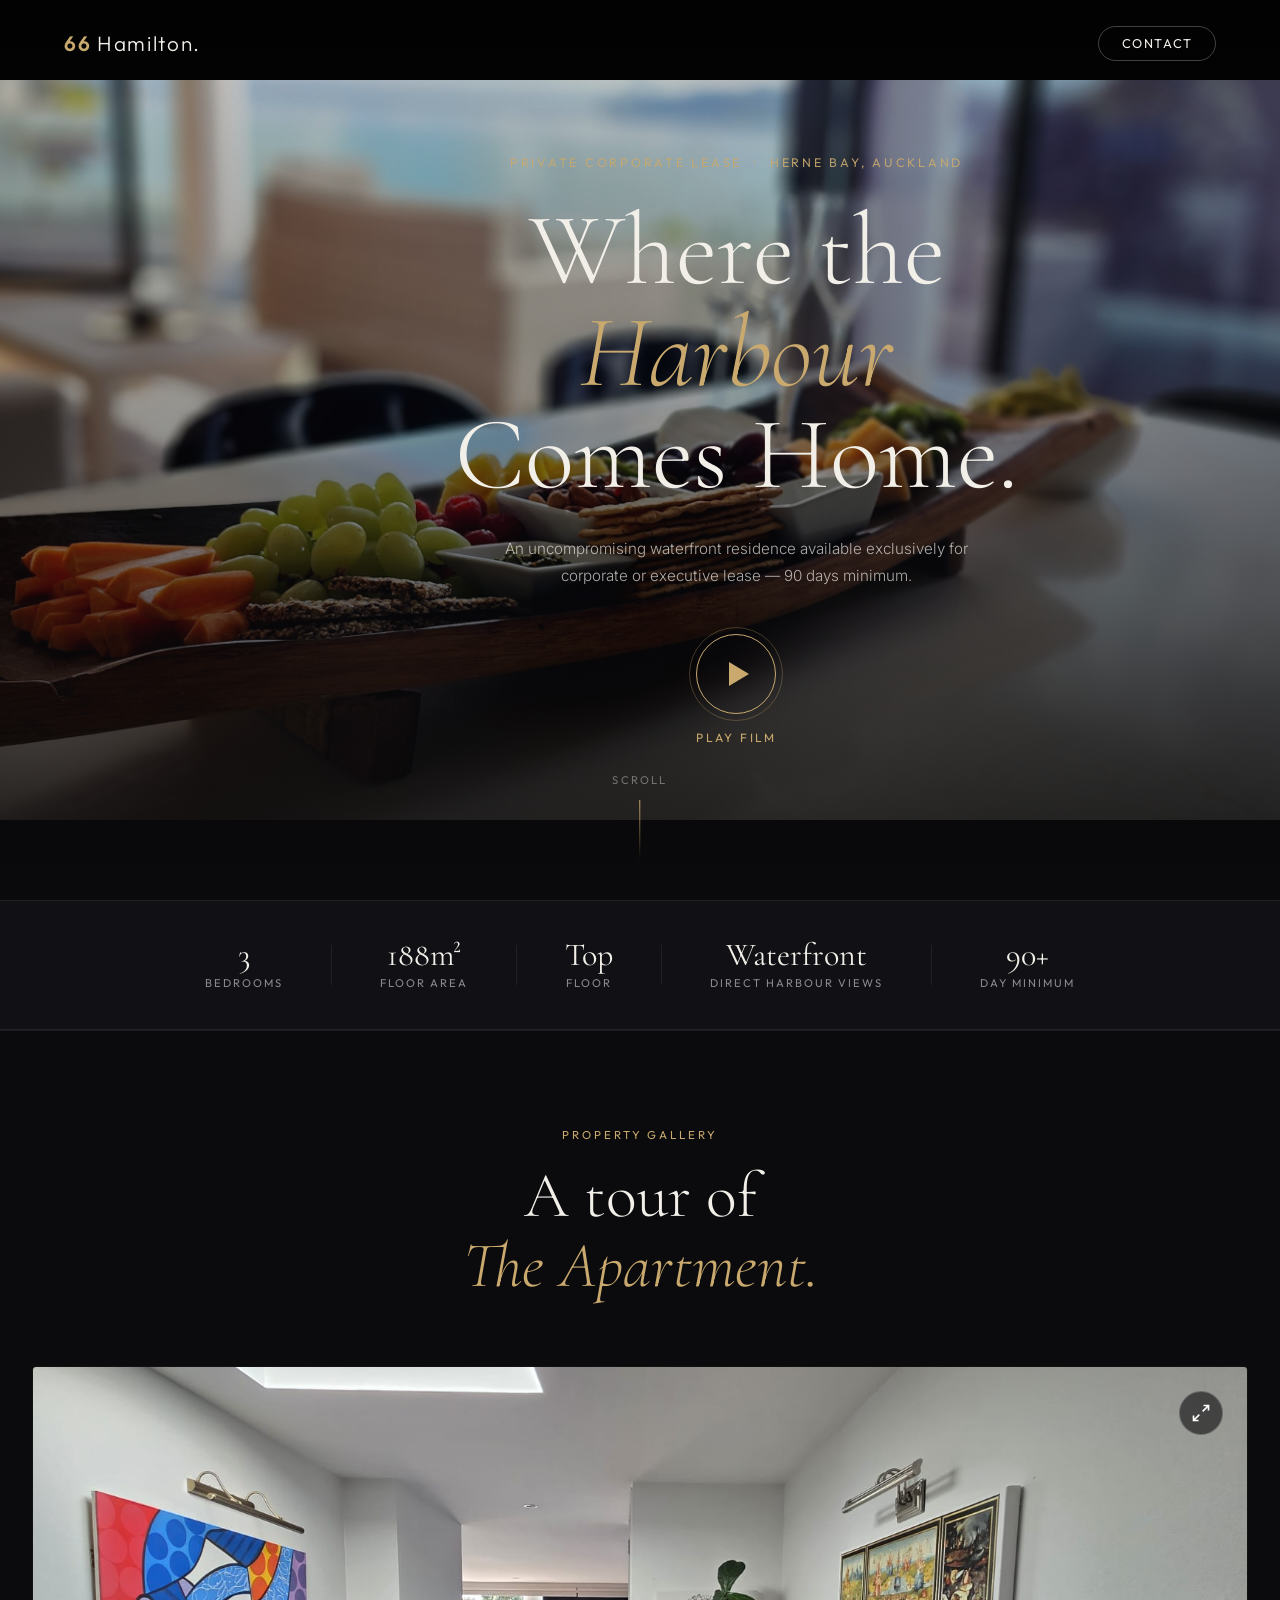
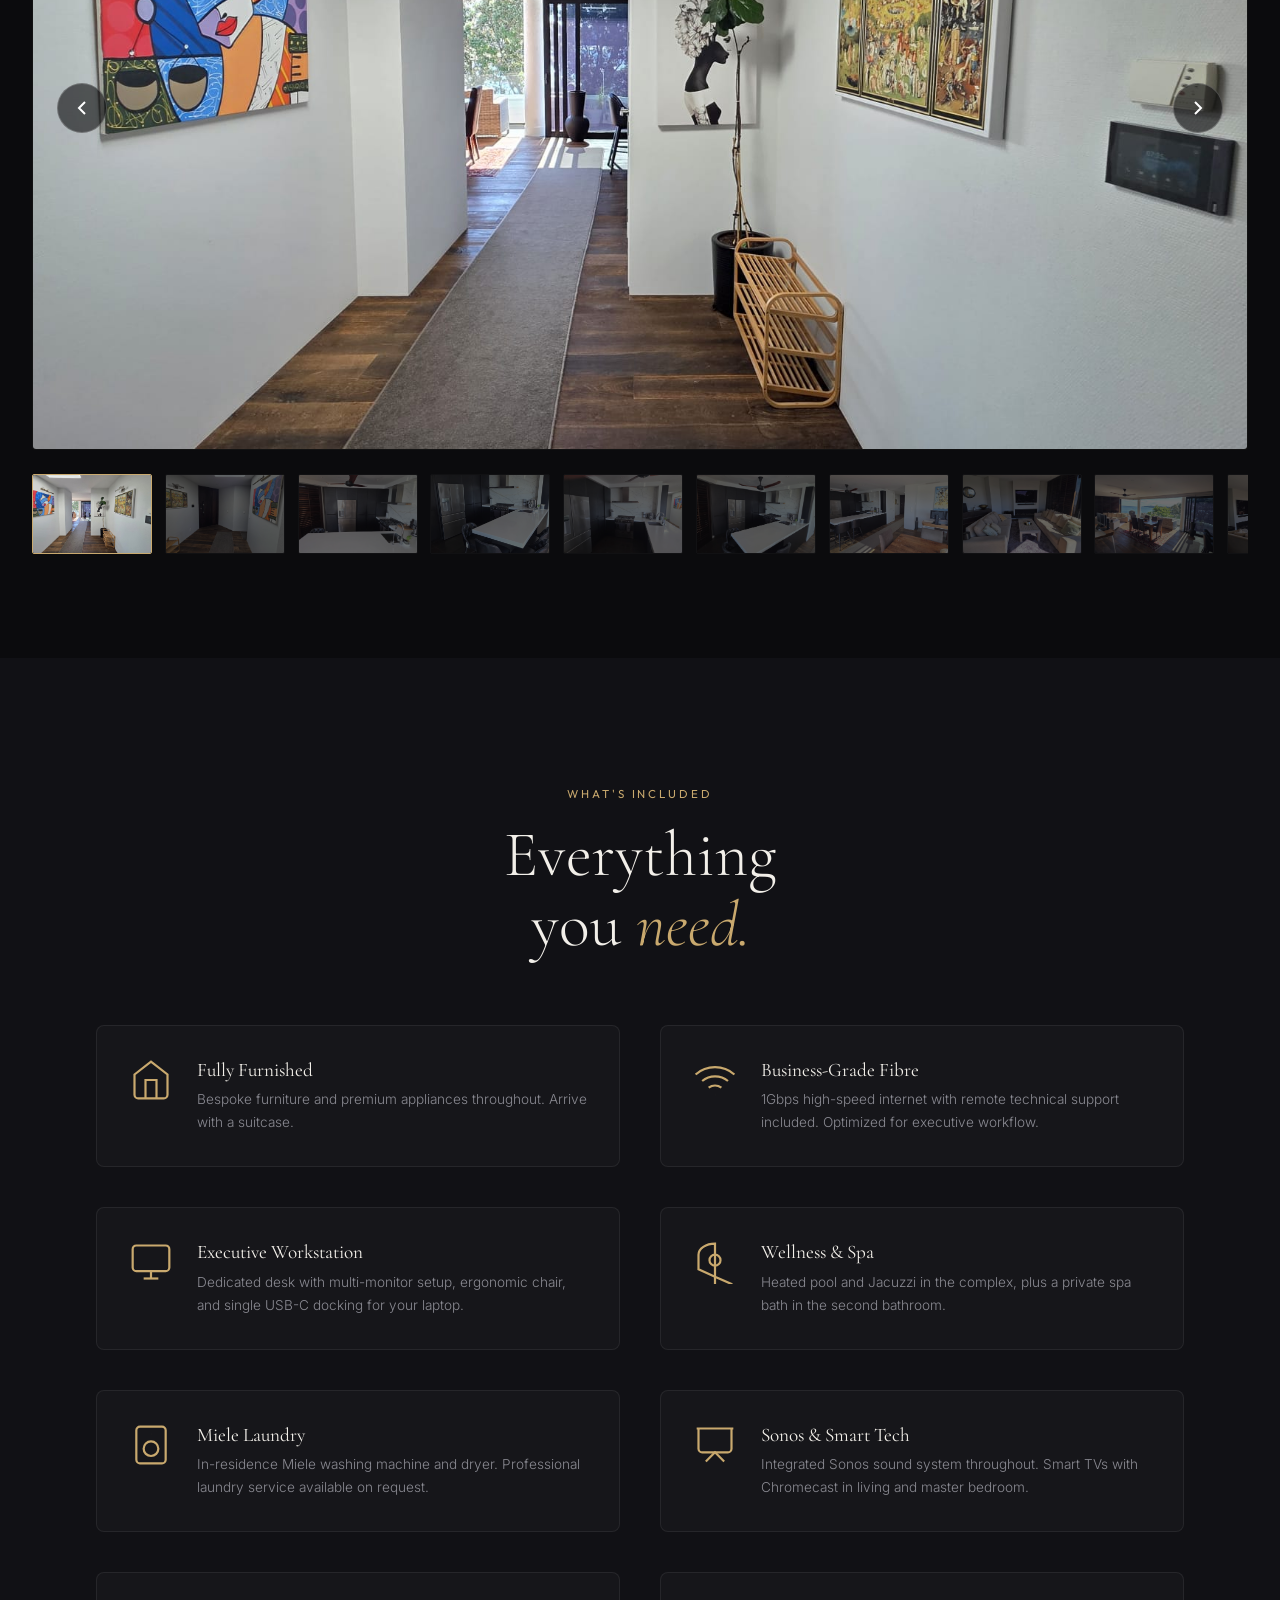
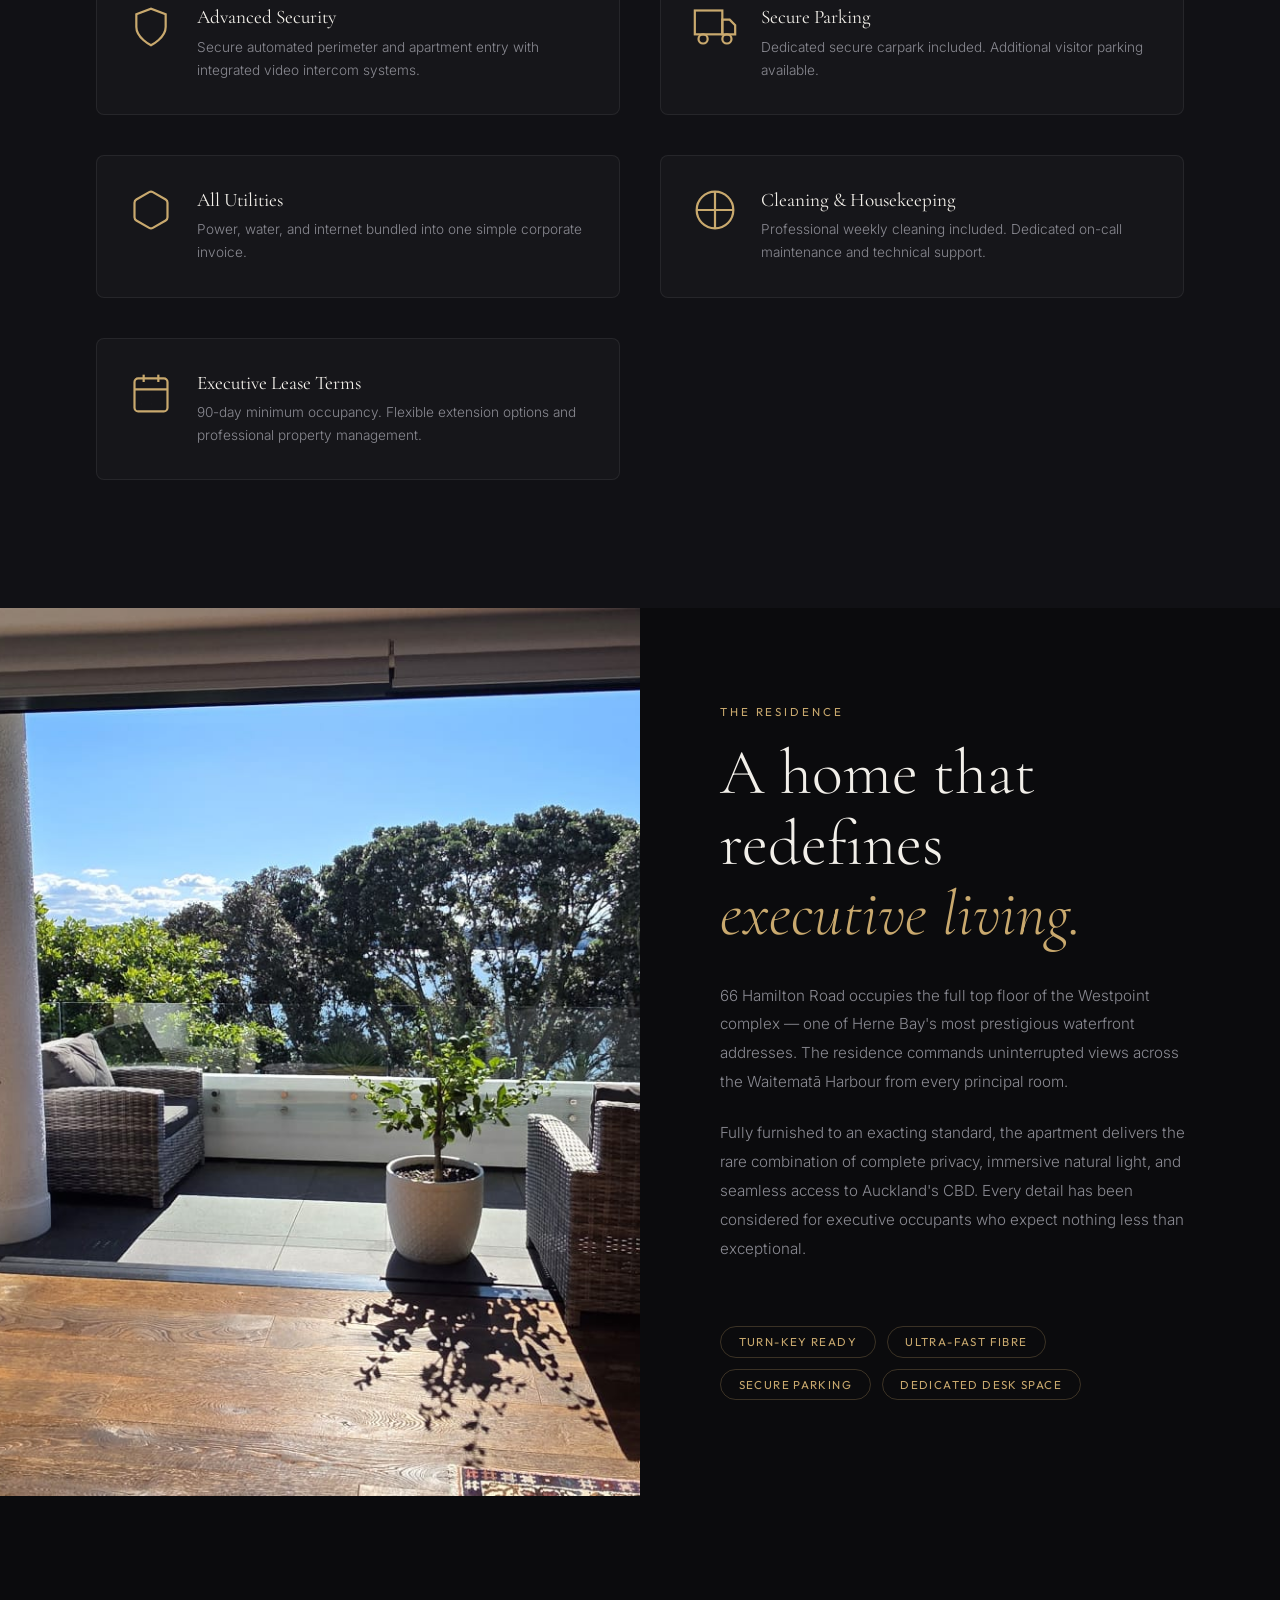
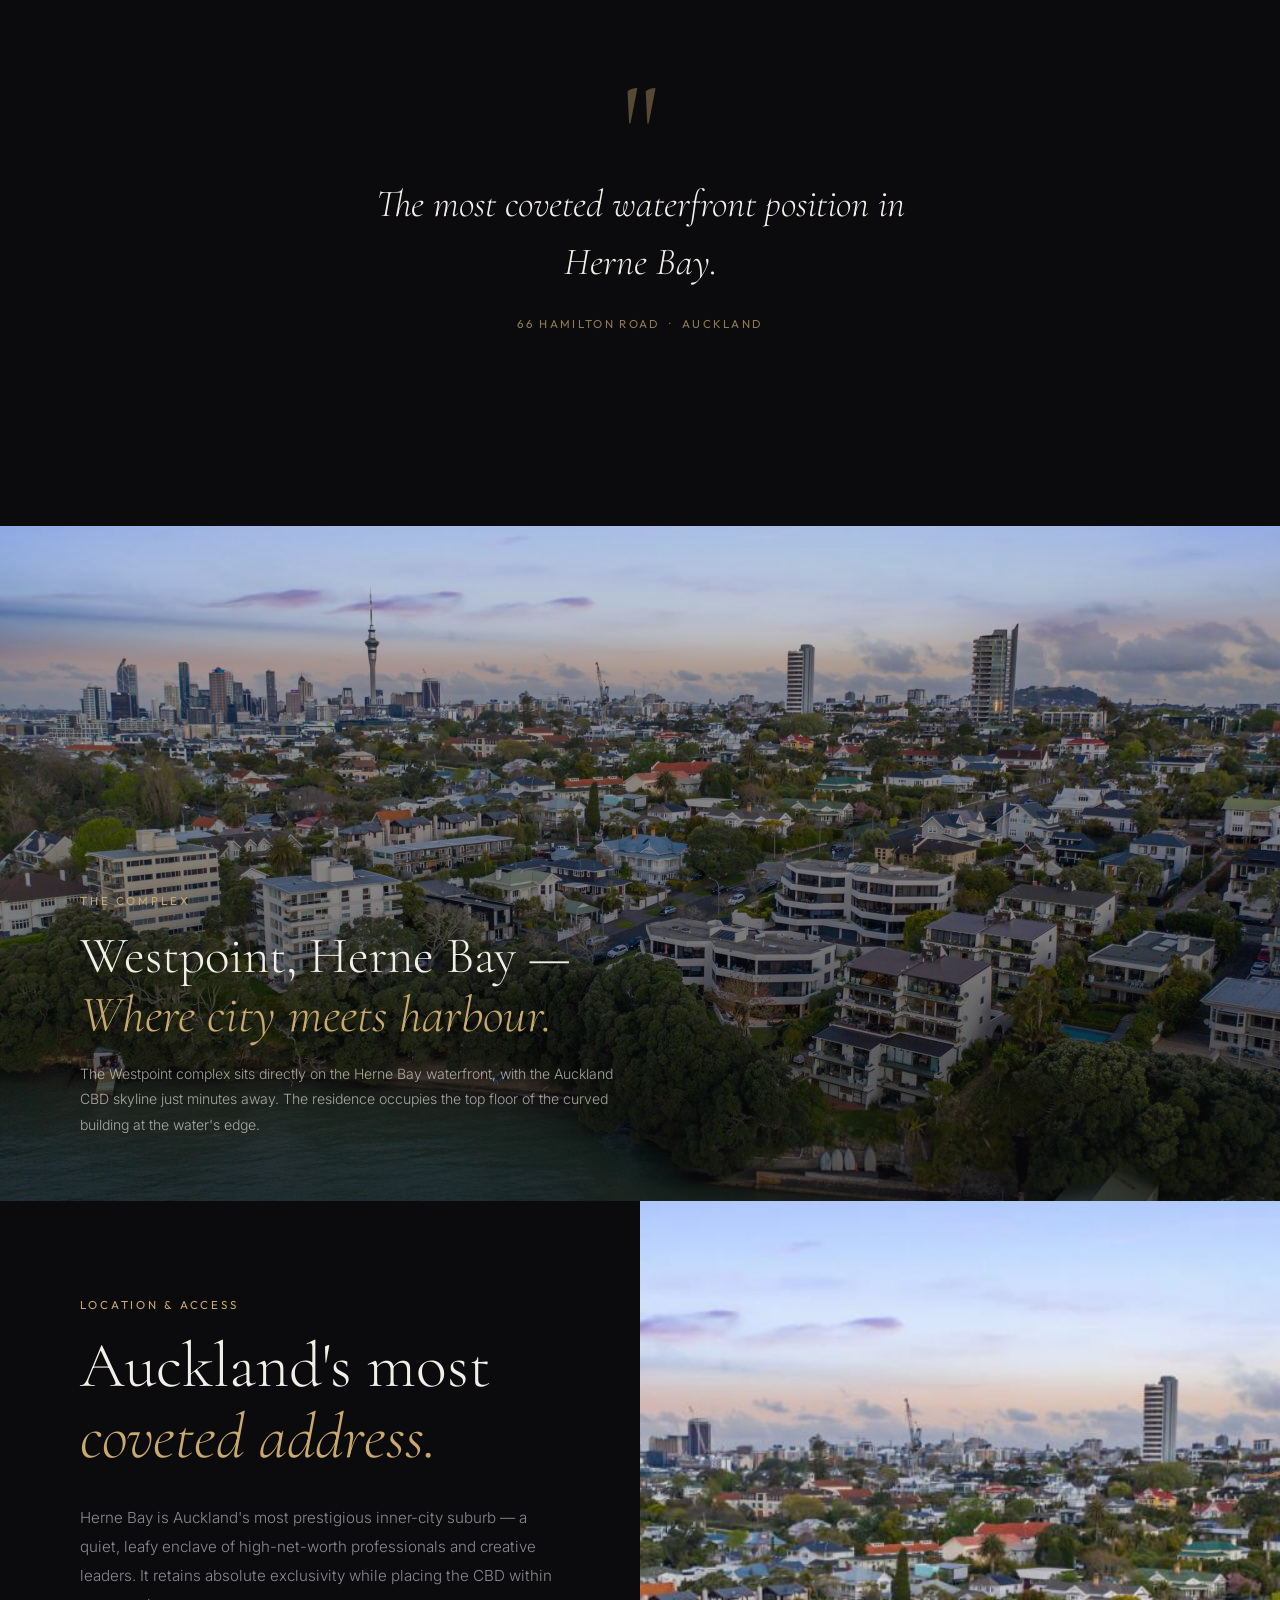
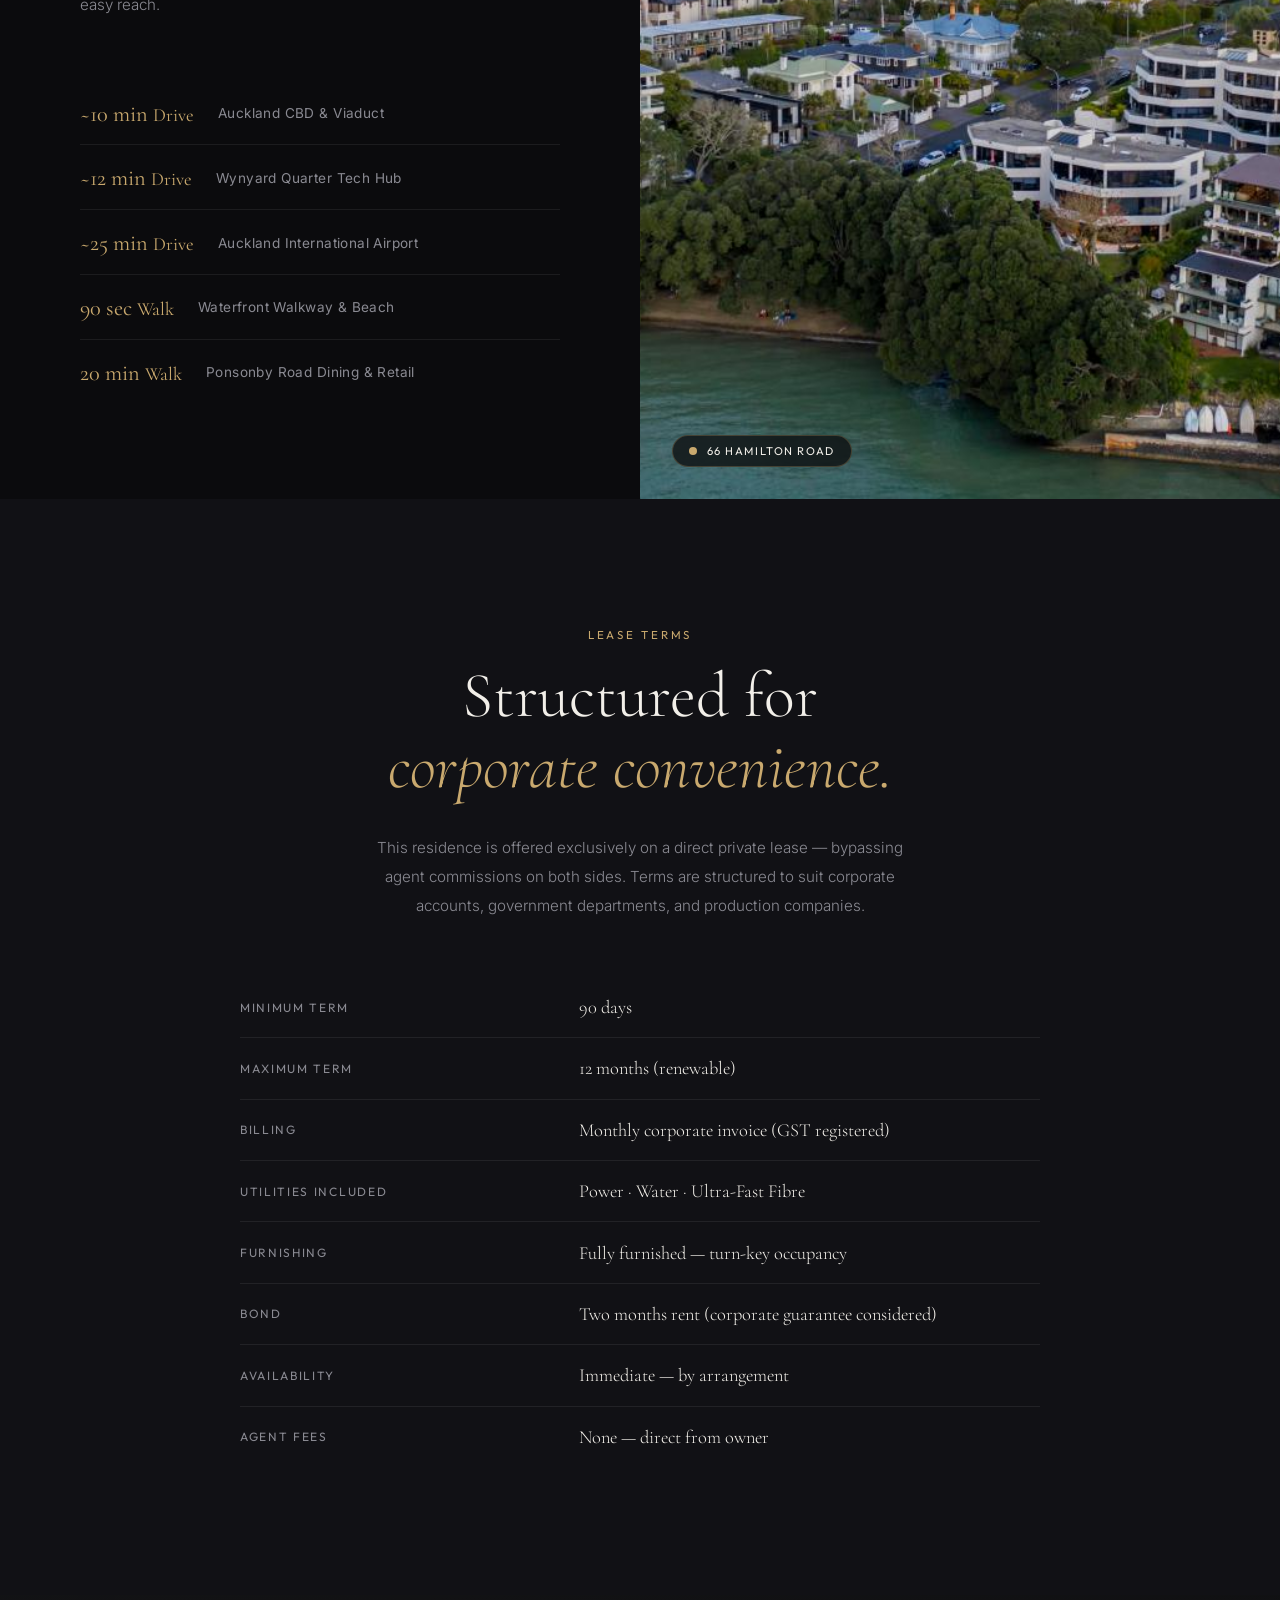
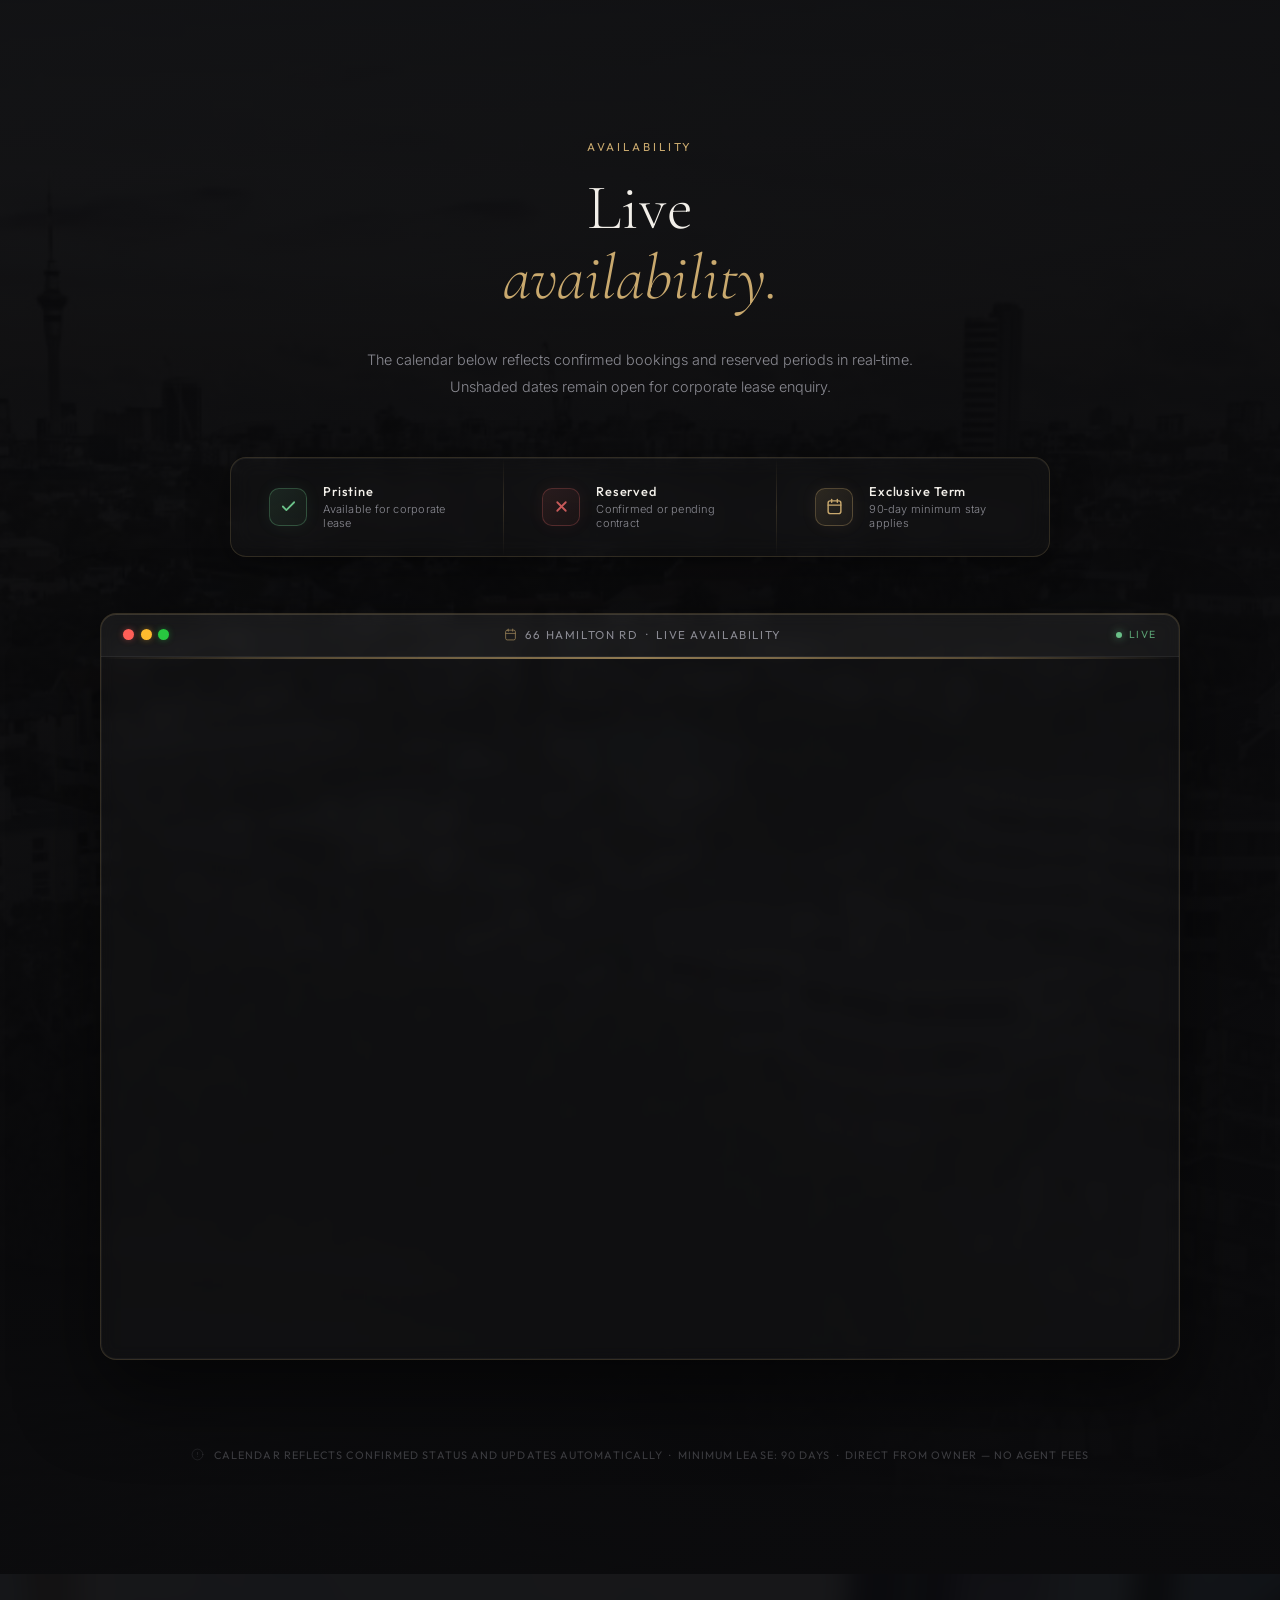
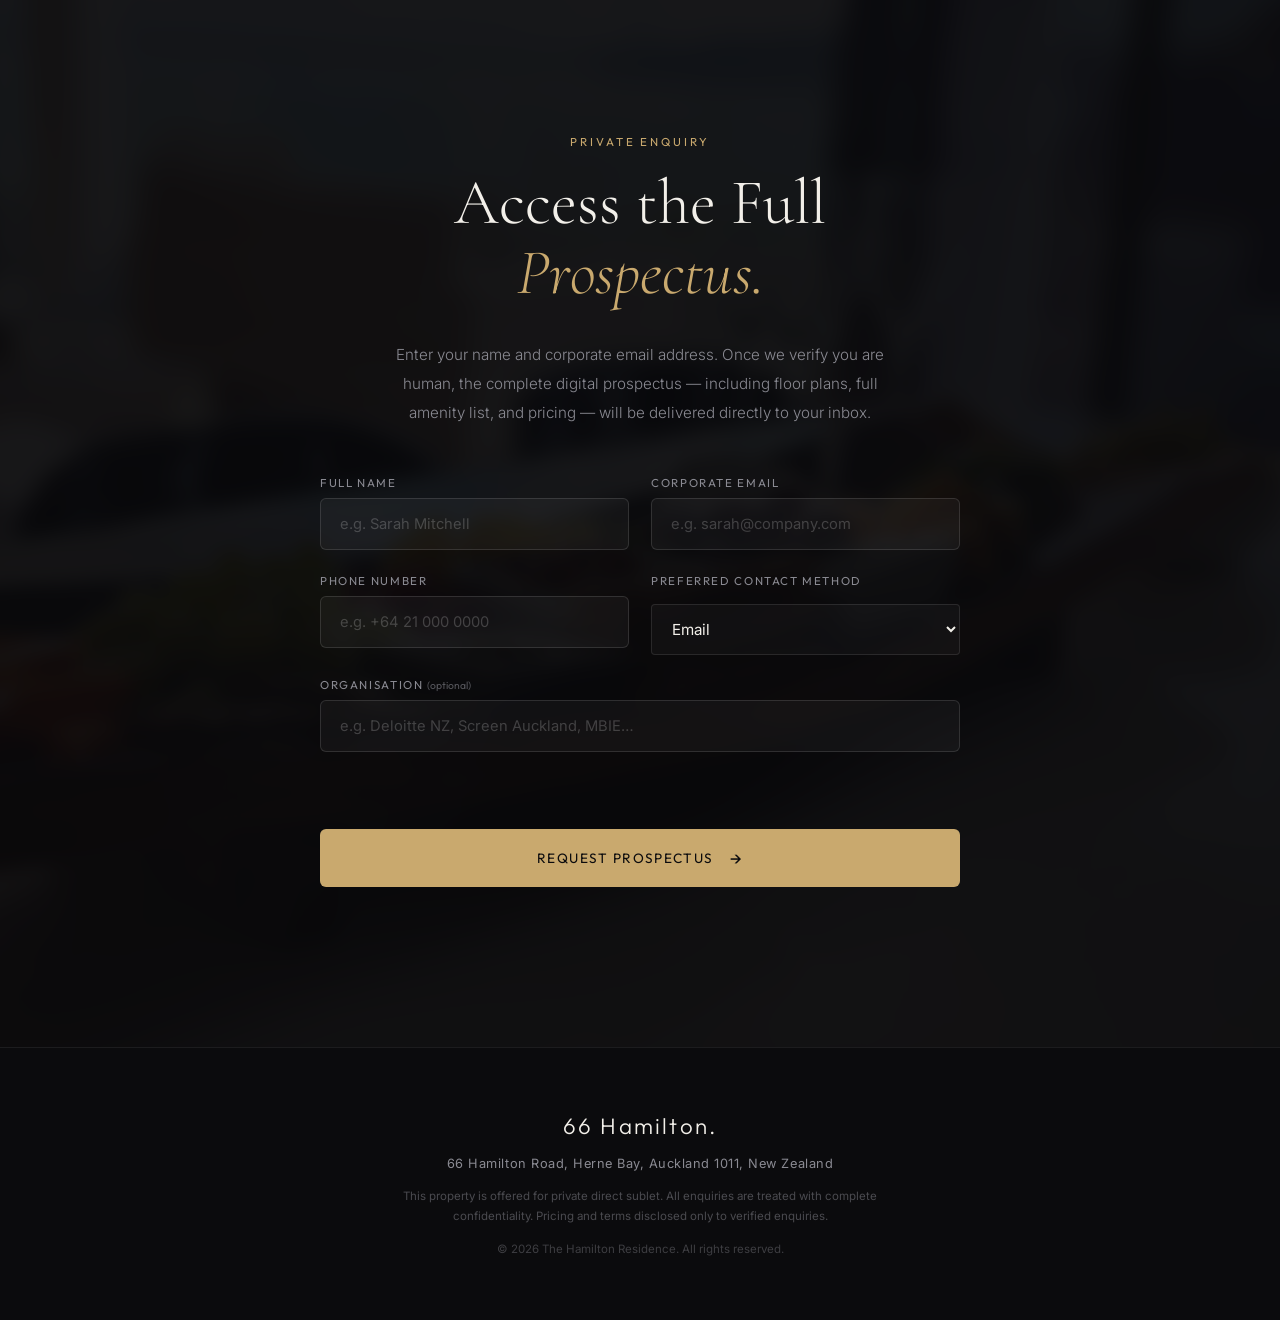
==== index.html @ fb705641 "fix: Hard alignment of hero title to top and bump CSS version for mobile refresh" ====
<!DOCTYPE html>
<html lang="en">

<head>
  <meta charset="UTF-8" />
  <meta name="viewport" content="width=device-width, initial-scale=1.0" />
  <title>The Hamilton Residence — Herne Bay, Auckland</title>
  <meta name="description"
    content="An exclusive waterfront apartment in Herne Bay, Auckland. Available for private corporate lease, minimum 90 days. Enquire for prospectus." />
  <link rel="canonical" href="https://www.premiumservice.ai/66hamilton" />
  <link rel="preconnect" href="https://fonts.googleapis.com" />
  <link rel="preconnect" href="https://fonts.gstatic.com" crossorigin />
  <link
    href="https://fonts.googleapis.com/css2?family=Cormorant+Garamond:ital,wght@0,300;0,400;0,600;1,300;1,400&family=Inter:wght@300;400;500&family=Outfit:wght@300;400;500;600&display=swap"
    rel="stylesheet" />
  <link rel="stylesheet" href="index.css?v=1.2" />
  <script src="https://challenges.cloudflare.com/turnstile/v0/api.js" async defer></script>
</head>

<body>

  <!-- ═══════════════════════════════ NAVBAR ═══════════════════════════════ -->
  <nav class="navbar" id="navbar">
    <div class="nav-logo">
      <span class="nav-logo-num">66</span><span class="nav-logo-text"> Hamilton.</span>
    </div>
    <a href="#prospectus" class="nav-cta" id="nav-cta-btn">Contact</a>
  </nav>

  <!-- ═══════════════════════════════ HERO ════════════════════════════════ -->
  <section class="hero" id="hero">
    <div class="hero-video-container" id="hero-video-wrap">
      <video id="hero-video" class="hero-video" poster="assets/Platter.jpg" preload="none" playsinline>
        <source src="https://grantmfqc.github.io/66Hamilton/assets/66-hamilton-hero.mp4" type="video/mp4">
      </video>
      <button class="hero-fullscreen-btn" id="hero-fullscreen" aria-label="Fullscreen Video">
        <svg viewBox="0 0 24 24" fill="none" stroke="currentColor" stroke-width="2">
          <path d="M15 3h6v6M9 21H3v-6M21 3l-7 7M3 21l7-7"/>
        </svg>
      </button>
    </div>
    <div class="hero-rotate-hint">
      <svg viewBox="0 0 24 24" fill="none" stroke="currentColor" stroke-width="2">
        <rect x="5" y="2" width="14" height="20" rx="2" ry="2" />
        <line x1="12" y1="18" x2="12.01" y2="18" />
      </svg>
      <span>Rotate for cinematic view</span>
    </div>
    <div class="hero-bg" id="hero-bg" style="background-image: url('assets/Platter.jpg');"></div>
    <div class="hero-overlay"></div>
    <div class="hero-content" id="hero-content">
      <p class="hero-eyebrow">Private Corporate Lease &nbsp;·&nbsp; Herne Bay, Auckland</p>
      <h1 class="hero-title">Where the<br /><em>Harbour</em><br />Comes Home.</h1>
      <p class="hero-sub">An uncompromising waterfront residence available exclusively for corporate or executive lease
        — 90 days minimum.</p>
      
      <button class="hero-play-btn" id="play-video-btn" aria-label="Play Cinematic Video">
        <div class="play-icon-wrap">
          <div class="play-icon"></div>
        </div>
        <span class="play-label">Play Film</span>
      </button>
    </div>
    <div class="hero-scroll-hint">
      <span>Scroll</span>
      <div class="scroll-line"></div>
    </div>
  </section>

  <!-- ═══════════════════════════════ STATS STRIP ══════════════════════════ -->
  <section class="stats-strip">
    <div class="stat-item">
      <span class="stat-num">3</span>
      <span class="stat-label">Bedrooms</span>
    </div>
    <div class="stat-divider"></div>
    <div class="stat-item">
      <span class="stat-num">188m²</span>
      <span class="stat-label">Floor Area</span>
    </div>
    <div class="stat-divider"></div>
    <div class="stat-item">
      <span class="stat-num">Top</span>
      <span class="stat-label">Floor</span>
    </div>
    <div class="stat-divider"></div>
    <div class="stat-item">
      <span class="stat-num">Waterfront</span>
      <span class="stat-label">Direct Harbour Views</span>
    </div>
    <div class="stat-divider"></div>
    <div class="stat-item">
      <span class="stat-num">90+</span>
      <span class="stat-label">Day Minimum</span>
    </div>
  </section>

  <!-- ═══════════════════════════════ GALLERY ═══════════════════════════════ -->
  <section class="carousel-section reveal">
    <div class="carousel-container">
      <div class="gallery-header" style="text-align: center; margin-bottom: 4rem;">
        <p class="section-eyebrow">Property Gallery</p>
        <h2 class="section-title">A tour of<br /><em>The Apartment.</em></h2>
      </div>
      
      <div class="rotate-hint">
        <svg viewBox="0 0 24 24" fill="none" stroke="currentColor" stroke-width="2">
          <rect x="5" y="2" width="14" height="20" rx="2" ry="2" />
          <line x1="12" y1="18" x2="12.01" y2="18" />
        </svg>
        <span>Rotate for full screen</span>
      </div>
      
      <div class="carousel-main-wrap" id="gallery-fullscreen-wrap">
        <button class="fullscreen-btn" id="toggle-fullscreen" aria-label="Toggle Full Screen">
          <svg viewBox="0 0 24 24" fill="none" stroke="currentColor" stroke-width="2" class="icon-expand">
            <path d="M15 3h6v6M9 21H3v-6M21 3l-7 7M3 21l7-7"/>
          </svg>
          <svg viewBox="0 0 24 24" fill="none" stroke="currentColor" stroke-width="2" class="icon-shrink hidden">
            <path d="M4 14h6v6M20 10h-6V4M14 10l7-7M10 14l-7 7"/>
          </svg>
        </button>
        <div class="carousel-track">
          <!-- Arrival & Exterior -->
          <div class="carousel-slide"><img src="assets/enterance2.jpeg" alt="Secure Entrance"></div>
          <div class="carousel-slide"><img src="assets/Hallway1.jpeg" alt="Gallery Hallway"></div>
          
          <!-- Kitchen & Gourmet -->
          <div class="carousel-slide"><img src="assets/kitchen.jpeg" alt="Gourmet Kitchen"></div>
          <div class="carousel-slide"><img src="assets/kitchen2.jpeg" alt="Kitchen Detail"></div>
          <div class="carousel-slide"><img src="assets/kitchen3.jpeg" alt="Kitchen Storage"></div>
          <div class="carousel-slide"><img src="assets/kitchen4.jpeg" alt="Kitchen Appliances"></div>
          <div class="carousel-slide"><img src="assets/Kitchen-workstation.jpeg" alt="Kitchen & Workstation"></div>
          
          <!-- Living & Lounge -->
          <div class="carousel-slide"><img src="assets/living_room.jpeg" alt="Living Room"></div>
          <div class="carousel-slide"><img src="assets/living_room1.jpeg" alt="Living Room View"></div>
          <div class="carousel-slide"><img src="assets/lounge.jpeg" alt="Lounge Area"></div>
          <div class="carousel-slide"><img src="assets/lounge3.jpeg" alt="Living Space"></div>
          
          <!-- Bedrooms -->
          <div class="carousel-slide">
            <img src="assets/Master_Bedroom1.jpeg" alt="Master Suite">
            <div class="carousel-caption">Master Bedroom</div>
          </div>
          <div class="carousel-slide">
            <img src="assets/Master_Bedroom2.jpeg" alt="Bedroom View">
            <div class="carousel-caption">Master Bedroom</div>
          </div>
          <div class="carousel-slide">
            <img src="assets/Bedroom2.jpeg" alt="Bedroom 2">
            <div class="carousel-caption">Second Bedroom</div>
          </div>
          
          <!-- Bathrooms -->
          <div class="carousel-slide">
            <img src="assets/Ensute1.png" alt="Ensuite Bathroom">
            <div class="carousel-caption">Ensuite</div>
          </div>
          <div class="carousel-slide">
            <img src="assets/Second_Bathroom1.png" alt="Second Bathroom">
            <div class="carousel-caption">Second Bathroom</div>
          </div>
          <div class="carousel-slide">
            <img src="assets/Second_Bathroom2.png" alt="Second Bathroom 2">
            <div class="carousel-caption">Second Bathroom</div>
          </div>
          
          <!-- Details & Amenities -->
          <div class="carousel-slide"><img src="assets/Entrance_door_Security.jpeg" alt="Secure Entry"></div>
          <div class="carousel-slide"><img src="assets/Laundry1.png" alt="Miele Laundry Suite"></div>
          <div class="carousel-slide"><img src="assets/Pool1.png" alt="Heated Swimming Pool"></div>
          <div class="carousel-slide"><img src="assets/Harbour_Bridge.jpg" alt="Harbour Bridge View"></div>
          
          <!-- Finale -->
          <div class="carousel-slide"><img src="assets/Outside2.png" alt="Exterior View"></div>
          <div class="carousel-slide"><img src="assets/Sunset-Living-Room.jpg" alt="Living Room at Sunset"></div>
        </div>
        
        <div class="carousel-nav">
          <button class="carousel-arrow carousel-arrow--prev" aria-label="Previous Slide">
            <svg viewBox="0 0 24 24" fill="none" stroke="currentColor" stroke-width="2"><polyline points="15 18 9 12 15 6"/></svg>
          </button>
          <button class="carousel-arrow carousel-arrow--next" aria-label="Next Slide">
            <svg viewBox="0 0 24 24" fill="none" stroke="currentColor" stroke-width="2"><polyline points="9 18 15 12 9 6"/></svg>
          </button>
        </div>
      </div>

      <div class="carousel-thumbnails-wrap">
        <div class="carousel-thumbnails">
          <div class="carousel-thumb active"><img src="assets/enterance2.jpeg" alt="Thumb 1"></div>
          <div class="carousel-thumb"><img src="assets/Hallway1.jpeg" alt="Thumb 2"></div>
          <div class="carousel-thumb"><img src="assets/kitchen.jpeg" alt="Thumb 3"></div>
          <div class="carousel-thumb"><img src="assets/kitchen2.jpeg" alt="Thumb 4"></div>
          <div class="carousel-thumb"><img src="assets/kitchen3.jpeg" alt="Thumb 5"></div>
          <div class="carousel-thumb"><img src="assets/kitchen4.jpeg" alt="Thumb 6"></div>
          <div class="carousel-thumb"><img src="assets/Kitchen-workstation.jpeg" alt="Thumb 7"></div>
          <div class="carousel-thumb"><img src="assets/living_room.jpeg" alt="Thumb 8"></div>
          <div class="carousel-thumb"><img src="assets/living_room1.jpeg" alt="Thumb 9"></div>
          <div class="carousel-thumb"><img src="assets/lounge.jpeg" alt="Thumb 10"></div>
          <div class="carousel-thumb"><img src="assets/lounge3.jpeg" alt="Thumb 11"></div>
          <div class="carousel-thumb"><img src="assets/Master_Bedroom1.jpeg" alt="Thumb 12"></div>
          <div class="carousel-thumb"><img src="assets/Master_Bedroom2.jpeg" alt="Thumb 13"></div>
          <div class="carousel-thumb"><img src="assets/Bedroom2.jpeg" alt="Thumb 14"></div>
          <div class="carousel-thumb"><img src="assets/Ensute1.png" alt="Thumb 15"></div>
          <div class="carousel-thumb"><img src="assets/Second_Bathroom1.png" alt="Thumb 16"></div>
          <div class="carousel-thumb"><img src="assets/Second_Bathroom2.png" alt="Thumb 17"></div>
          <div class="carousel-thumb"><img src="assets/Entrance_door_Security.jpeg" alt="Thumb 18"></div>
          <div class="carousel-thumb"><img src="assets/Laundry1.png" alt="Thumb 19"></div>
          <div class="carousel-thumb"><img src="assets/Pool1.png" alt="Thumb 20"></div>
          <div class="carousel-thumb"><img src="assets/Harbour_Bridge.jpg" alt="Thumb 21"></div>
          <div class="carousel-thumb"><img src="assets/Outside2.png" alt="Thumb 22"></div>
          <div class="carousel-thumb"><img src="assets/Sunset-Living-Room.jpg" alt="Thumb 23"></div>
        </div>
      </div>
    </div>
  </section>

  <!-- ═══════════════════════════════ AMENITIES ════════════════════════════ -->
  <section class="amenities-section reveal">
    <div class="amenities-header">
      <p class="section-eyebrow">What's Included</p>
      <h2 class="section-title">Everything<br />you <em>need.</em></h2>
    </div>
    <div class="amenities-grid">
      <div class="amenity-item">
        <div class="amenity-icon">
          <svg viewBox="0 0 24 24" fill="none" stroke="currentColor" stroke-width="1.2">
            <path d="M3 9l9-7 9 7v11a2 2 0 0 1-2 2H5a2 2 0 0 1-2-2z" />
            <polyline points="9 22 9 12 15 12 15 22" />
          </svg>
        </div>
        <div class="amenity-text">
          <h4>Fully Furnished</h4>
          <p>Bespoke furniture and premium appliances throughout. Arrive with a suitcase.</p>
        </div>
      </div>
      <div class="amenity-item">
        <div class="amenity-icon">
          <svg viewBox="0 0 24 24" fill="none" stroke="currentColor" stroke-width="1.2">
            <path d="M5 12.55a11 11 0 0 1 14.08 0" />
            <path d="M1.42 9a16 16 0 0 1 21.16 0" />
            <path d="M8.53 16.11a6 6 0 0 1 6.95 0" />
            <line x1="12" y1="20" x2="12.01" y2="20" />
          </svg>
        </div>
        <div class="amenity-text">
          <h4>Business-Grade Fibre</h4>
          <p>1Gbps high-speed internet with remote technical support included. Optimized for executive workflow.</p>
        </div>
      </div>
      <div class="amenity-item">
        <div class="amenity-icon">
          <svg viewBox="0 0 24 24" fill="none" stroke="currentColor" stroke-width="1.2">
            <rect x="2" y="3" width="20" height="14" rx="2" ry="2" />
            <line x1="8" y1="21" x2="16" y2="21" />
            <line x1="12" y1="17" x2="12" y2="21" />
          </svg>
        </div>
        <div class="amenity-text">
          <h4>Executive Workstation</h4>
          <p>Dedicated desk with multi-monitor setup, ergonomic chair, and single USB-C docking for your laptop.</p>
        </div>
      </div>
      <div class="amenity-item">
        <div class="amenity-icon">
          <svg viewBox="0 0 24 24" fill="none" stroke="currentColor" stroke-width="1.2">
            <path d="M12 2c-4.97 0-9 2.686-9 6v8l9 4 9 4v8c0 3.314-4.03 6-9 6z" />
            <path d="M12 14a3 3 0 1 0 0-6 3 3 0 0 0 0 6z" />
          </svg>
        </div>
        <div class="amenity-text">
          <h4>Wellness &amp; Spa</h4>
          <p>Heated pool and Jacuzzi in the complex, plus a private spa bath in the second bathroom.</p>
        </div>
      </div>
      <div class="amenity-item">
        <div class="amenity-icon">
          <svg viewBox="0 0 24 24" fill="none" stroke="currentColor" stroke-width="1.2">
            <rect x="4" y="2" width="16" height="20" rx="2" ry="2" />
            <circle cx="12" cy="14" r="4" />
            <line x1="12" y1="6" x2="12.01" y2="6" />
          </svg>
        </div>
        <div class="amenity-text">
          <h4>Miele Laundry</h4>
          <p>In-residence Miele washing machine and dryer. Professional laundry service available on request.</p>
        </div>
      </div>
      <div class="amenity-item">
        <div class="amenity-icon">
          <svg viewBox="0 0 24 24" fill="none" stroke="currentColor" stroke-width="1.2">
            <path d="M2 3h20" />
            <path d="M21 3v11a2 2 0 0 1-2 2H5a2 2 0 0 1-2-2V3" />
            <path d="m7 21 5-5 5 5" />
          </svg>
        </div>
        <div class="amenity-text">
          <h4>Sonos &amp; Smart Tech</h4>
          <p>Integrated Sonos sound system throughout. Smart TVs with Chromecast in living and master bedroom.</p>
        </div>
      </div>
      <div class="amenity-item">
        <div class="amenity-icon">
          <svg viewBox="0 0 24 24" fill="none" stroke="currentColor" stroke-width="1.2">
            <path d="M12 22s8-4 8-10V5l-8-3-8 3v7c0 6 8 10 8 10z" />
          </svg>
        </div>
        <div class="amenity-text">
          <h4>Advanced Security</h4>
          <p>Secure automated perimeter and apartment entry with integrated video intercom systems.</p>
        </div>
      </div>
      <div class="amenity-item">
        <div class="amenity-icon">
          <svg viewBox="0 0 24 24" fill="none" stroke="currentColor" stroke-width="1.2">
            <rect x="1" y="3" width="15" height="13" />
            <polygon points="16 8 20 8 23 11 23 16 16 16 16 8" />
            <circle cx="5.5" cy="18.5" r="2.5" />
            <circle cx="18.5" cy="18.5" r="2.5" />
          </svg>
        </div>
        <div class="amenity-text">
          <h4>Secure Parking</h4>
          <p>Dedicated secure carpark included. Additional visitor parking available.</p>
        </div>
      </div>
      <div class="amenity-item">
        <div class="amenity-icon">
          <svg viewBox="0 0 24 24" fill="none" stroke="currentColor" stroke-width="1.2">
            <path
              d="M21 16V8a2 2 0 0 0-1-1.73l-7-4a2 2 0 0 0-2 0l-7 4A2 2 0 0 0 3 8v8a2 2 0 0 0 1 1.73l7 4a2 2 0 0 0 2 0l7-4A2 2 0 0 0 21 16z" />
          </svg>
        </div>
        <div class="amenity-text">
          <h4>All Utilities</h4>
          <p>Power, water, and internet bundled into one simple corporate invoice.</p>
        </div>
      </div>
      <div class="amenity-item">
        <div class="amenity-icon">
          <svg viewBox="0 0 24 24" fill="none" stroke="currentColor" stroke-width="1.2">
            <path d="M12 2v20M2 12h20" />
            <circle cx="12" cy="12" r="10" />
          </svg>
        </div>
        <div class="amenity-text">
          <h4>Cleaning &amp; Housekeeping</h4>
          <p>Professional weekly cleaning included. Dedicated on-call maintenance and technical support.</p>
        </div>
      </div>
      <div class="amenity-item">
        <div class="amenity-icon">
          <svg viewBox="0 0 24 24" fill="none" stroke="currentColor" stroke-width="1.2">
            <rect x="3" y="4" width="18" height="18" rx="2" ry="2" />
            <line x1="16" y1="2" x2="16" y2="6" />
            <line x1="8" y1="2" x2="8" y2="6" />
            <line x1="3" y1="10" x2="21" y2="10" />
            <path d="M7 14h.01M12 14h.01M17 14h.01M7 18h.01M12 18h.01M17 18h.01" />
          </svg>
        </div>
        <div class="amenity-text">
          <h4>Executive Lease Terms</h4>
          <p>90-day minimum occupancy. Flexible extension options and professional property management.</p>
        </div>
      </div>
    </div>
  </section>

  <!-- ════════════════════════════ THE RESIDENCE ════════════════════════════ -->
  <section class="residence-section reveal">
    <div class="residence-image-wrap">
      <img src="assets/view.jpeg" alt="Signature waterfront view" class="residence-img" />
    </div>
    <div class="residence-copy">
      <p class="section-eyebrow">The Residence</p>
      <h2 class="section-title">A home that<br />redefines<br /><em>executive living.</em></h2>
      <p class="section-body">66 Hamilton Road occupies the full top floor of the Westpoint complex — one
        of Herne Bay's most prestigious waterfront addresses. The residence commands uninterrupted views across the
        Waitematā Harbour from every principal room.</p>
      <p class="section-body">Fully furnished to an exacting standard, the apartment delivers the rare combination of
        complete privacy, immersive natural light, and seamless access to Auckland's CBD. Every detail has been
        considered for executive occupants who expect nothing less than exceptional.</p>
      <div class="residence-features">
        <div class="feature-pill">Turn-Key Ready</div>
        <div class="feature-pill">Ultra-Fast Fibre</div>
        <div class="feature-pill">Secure Parking</div>
        <div class="feature-pill">Dedicated Desk Space</div>
      </div>
    </div>
  </section>

  <!-- ═══════════════════════════════ THE VIEW ══════════════════════════════ -->
  <section class="view-section reveal">
    <div class="view-bg" style="background-image: url('assets/harbour-bridge.jpg');"></div>
    <div class="view-overlay"></div>
    <div class="view-content">
      <p class="view-quote-mark">"</p>
      <blockquote class="view-quote">The most coveted waterfront position in Herne&nbsp;Bay.</blockquote>
      <p class="view-attribution">66 Hamilton Road &nbsp;·&nbsp; Auckland</p>
    </div>
  </section>

  <!-- ══════════════════════════════ AERIAL SECTION ════════════════════════ -->
  <section class="aerial-section reveal">
    <div class="aerial-image-wrap">
      <img src="assets/Ariel_view.jpg"
        alt="Aerial drone view of the Westpoint complex, Herne Bay, with Auckland CBD skyline" class="aerial-img" />
    </div>
    <div class="aerial-overlay"></div>
    <div class="aerial-caption">
      <p class="section-eyebrow">The Complex</p>
      <h2 class="aerial-title">Westpoint, Herne Bay —<br /><em>Where city meets harbour.</em></h2>
      <p class="aerial-sub">The Westpoint complex sits directly on the Herne Bay waterfront, with the Auckland CBD
        skyline just minutes away. The residence occupies the top floor of the curved building at the water's edge.</p>
    </div>
  </section>
  <!-- ═══════════════════════════════ LOCATION ════════════════════════════ -->
  <section class="location-section reveal">
    <div class="location-copy">
      <p class="section-eyebrow">Location & Access</p>
      <h2 class="section-title">Auckland's most<br /><em>coveted address.</em></h2>
      <p class="section-body">Herne Bay is Auckland's most prestigious inner-city suburb — a quiet, leafy enclave
        of high-net-worth professionals and creative leaders. It retains absolute exclusivity while placing the CBD within easy reach.</p>
      <div class="location-points">
        <div class="location-point">
          <span class="loc-dist">~10 min <small>Drive</small></span>
          <span class="loc-name">Auckland CBD & Viaduct</span>
        </div>
        <div class="location-point">
          <span class="loc-dist">~12 min <small>Drive</small></span>
          <span class="loc-name">Wynyard Quarter Tech Hub</span>
        </div>
        <div class="location-point">
          <span class="loc-dist">~25 min <small>Drive</small></span>
          <span class="loc-name">Auckland International Airport</span>
        </div>
        <div class="location-point">
          <span class="loc-dist">90 sec <small>Walk</small></span>
          <span class="loc-name">Waterfront Walkway & Beach</span>
        </div>
        <div class="location-point">
          <span class="loc-dist">20 min <small>Walk</small></span>
          <span class="loc-name">Ponsonby Road Dining & Retail</span>
        </div>
      </div>
    </div>
    <div class="location-aerial-wrap">
      <img src="assets/Ariel_view.jpg" alt="Aerial view of Westpoint complex, Herne Bay with Auckland CBD in background"
        class="location-aerial-img" />
      <div class="location-aerial-pin">
        <span class="pin-dot"></span>
        <span class="pin-label">66 Hamilton Road</span>
      </div>
    </div>
  </section>

  <!-- ══════════════════════════════ TERMS SECTION ══════════════════════════ -->
  <section class="terms-section reveal">
    <div class="terms-inner">
      <p class="section-eyebrow">Lease Terms</p>
      <h2 class="section-title">Structured for<br /><em>corporate convenience.</em></h2>
      <p class="section-body terms-intro">This residence is offered exclusively on a direct private lease — bypassing
        agent commissions on both sides. Terms are structured to suit corporate accounts, government departments, and
        production companies.</p>
      <div class="terms-table">
        <div class="terms-row">
          <span class="terms-key">Minimum Term</span>
          <span class="terms-val">90 days</span>
        </div>
        <div class="terms-row">
          <span class="terms-key">Maximum Term</span>
          <span class="terms-val">12 months (renewable)</span>
        </div>
        <div class="terms-row">
          <span class="terms-key">Billing</span>
          <span class="terms-val">Monthly corporate invoice (GST registered)</span>
        </div>
        <div class="terms-row">
          <span class="terms-key">Utilities Included</span>
          <span class="terms-val">Power · Water · Ultra-Fast Fibre</span>
        </div>
        <div class="terms-row">
          <span class="terms-key">Furnishing</span>
          <span class="terms-val">Fully furnished — turn-key occupancy</span>
        </div>
        <div class="terms-row">
          <span class="terms-key">Bond</span>
          <span class="terms-val">Two months rent (corporate guarantee considered)</span>
        </div>
        <div class="terms-row">
          <span class="terms-key">Availability</span>
          <span class="terms-val">Immediate — by arrangement</span>
        </div>
        <div class="terms-row">
          <span class="terms-key">Agent Fees</span>
          <span class="terms-val">None — direct from owner</span>
        </div>
      </div>
    </div>
  </section>

  <!-- ══════════════════════════════ AVAILABILITY ════════════════════════════ -->
  <section class="availability-section" id="availability">
    <!-- Full-bleed aerial background -->
    <div class="avail-bg" style="background-image: url('assets/Ariel_view.jpg');"></div>
    <div class="avail-overlay"></div>

    <div class="avail-inner reveal">

      <!-- Header -->
      <div class="avail-header">
        <p class="section-eyebrow" style="color:var(--accent-gold)">Availability</p>
        <h2 class="section-title" style="color:var(--text-primary)">Live<br /><em>availability.</em></h2>
        <p class="avail-desc">The calendar below reflects confirmed bookings and reserved periods in real‑time. Unshaded
          dates remain open for corporate lease enquiry.</p>
      </div>

      <!-- ─── PREMIUM BOOKING KEY ─── -->
      <div class="avail-legend">

        <div class="avail-legend-item">
          <div class="avail-legend-swatch avail-legend-swatch--available">
            <svg viewBox="0 0 24 24" fill="none" stroke="currentColor" stroke-width="2.5" stroke-linecap="round"
              stroke-linejoin="round">
              <polyline points="20 6 9 17 4 12" />
            </svg>
          </div>
          <div class="avail-legend-text">
            <strong>Pristine</strong>
            <span>Available for corporate lease</span>
          </div>
        </div>

        <div class="avail-legend-divider"></div>

        <div class="avail-legend-item">
          <div class="avail-legend-swatch avail-legend-swatch--reserved">
            <svg viewBox="0 0 24 24" fill="none" stroke="currentColor" stroke-width="2.5" stroke-linecap="round">
              <line x1="18" y1="6" x2="6" y2="18" />
              <line x1="6" y1="6" x2="18" y2="18" />
            </svg>
          </div>
          <div class="avail-legend-text">
            <strong>Reserved</strong>
            <span>Confirmed or pending contract</span>
          </div>
        </div>

        <div class="avail-legend-divider"></div>

        <div class="avail-legend-item">
          <div class="avail-legend-swatch avail-legend-swatch--minimum">
            <svg viewBox="0 0 24 24" fill="none" stroke="currentColor" stroke-width="2" stroke-linecap="round">
              <rect x="3" y="4" width="18" height="18" rx="3" />
              <line x1="3" y1="10" x2="21" y2="10" />
              <line x1="8" y1="2" x2="8" y2="6" />
              <line x1="16" y1="2" x2="16" y2="6" />
            </svg>
          </div>
          <div class="avail-legend-text">
            <strong>Exclusive Term</strong>
            <span>90‑day minimum stay applies</span>
          </div>
        </div>

      </div>
      <!-- /legend -->

      <!-- ─── PREMIUM CALENDAR FRAME ─── -->
      <div class="avail-calendar-frame">

        <!-- macOS-style title bar -->
        <div class="avail-calendar-header">
          <div class="avail-cal-dots">
            <span class="avail-cal-dot avail-cal-dot--red"></span>
            <span class="avail-cal-dot avail-cal-dot--amber"></span>
            <span class="avail-cal-dot avail-cal-dot--green"></span>
          </div>
          <span class="avail-cal-title">
            <svg class="avail-cal-icon" viewBox="0 0 24 24" fill="none" stroke="currentColor" stroke-width="1.5"
              stroke-linecap="round" stroke-linejoin="round">
              <rect x="3" y="4" width="18" height="18" rx="3" />
              <line x1="3" y1="10" x2="21" y2="10" />
              <line x1="8" y1="2" x2="8" y2="6" />
              <line x1="16" y1="2" x2="16" y2="6" />
            </svg>
            66 Hamilton Rd &nbsp;·&nbsp; Live Availability
          </span>
          <div class="avail-cal-live">
            <span class="avail-live-dot"></span>
            <span>Live</span>
          </div>
        </div>

        <!-- Gold top-border accent -->
        <div class="avail-calendar-accent"></div>

        <!--
        ════════════════════════════════════════════════════════════════
          GOOGLE CALENDAR SETUP — Two easy steps:

          1. Go to calendar.google.com
          2. Open Settings → [your calendar] → Integrate calendar
          3. Copy the "Public URL to this calendar" (the src= part)
          4. Paste it below, replacing PASTE_CALENDAR_ID_HERE
             (keep everything before the & symbols intact)

          Example src value:
            https://calendar.google.com/calendar/embed?src=abc123%40group.calendar.google.com&...
        ════════════════════════════════════════════════════════════════
        -->
        <iframe id="availability-calendar" class="calendar-iframe" title="66 Hamilton Road — Availability Calendar"
          src="https://calendar.google.com/calendar/embed?src=c_b4bcc812942bb077ea217b6ce5f95fb8dd5cc0bdc069d0a4d3b1b1181a69c97d%40group.calendar.google.com&amp;ctz=Pacific%2FAuckland&amp;showTitle=0&amp;showNav=1&amp;showDate=1&amp;showPrint=0&amp;showTabs=0&amp;showCalendars=0&amp;showTz=0&amp;mode=MONTH&amp;bgcolor=%230b0b0d&amp;color=%23C9A96E"
          loading="lazy" frameborder="0" scrolling="no" allowfullscreen></iframe>
      </div>
      <!-- /calendar frame -->

      <p class="avail-note">
        <svg viewBox="0 0 24 24" fill="none" stroke="currentColor" stroke-width="1.5" stroke-linecap="round"
          style="width:13px;height:13px;display:inline-block;vertical-align:middle;margin-right:5px;opacity:.5">
          <circle cx="12" cy="12" r="10" />
          <line x1="12" y1="8" x2="12" y2="12" />
          <line x1="12" y1="16" x2="12.01" y2="16" />
        </svg>
        Calendar reflects confirmed status and updates automatically &nbsp;·&nbsp; Minimum lease: 90 days &nbsp;·&nbsp;
        Direct from owner — no agent fees
      </p>

    </div>
  </section>

  <!-- ════════════════════════════ PROSPECTUS FORM ═════════════════════════ -->
  <section class="prospectus-section" id="prospectus">
    <div class="prospectus-bg" style="background-image: url('assets/hero-platter.jpg');"></div>
    <div class="prospectus-overlay"></div>
    <div class="prospectus-inner reveal">
      <p class="section-eyebrow" style="color: var(--accent-gold);">Private Enquiry</p>
      <h2 class="section-title" style="color: var(--text-primary);">Access the Full<br /><em>Prospectus.</em></h2>
      <p class="section-body" style="color: var(--text-muted); max-width:500px; margin: 0 auto 3rem;">Enter your name
        and corporate email address. Once we verify you are human, the complete digital prospectus — including floor
        plans, full amenity list, and pricing — will be delivered directly to your inbox.
      </p>

      <!-- Step 1: Name + Email + Turnstile -->
      <form id="form-step1" class="pform" novalidate>
        <div class="pform-row">
          <div class="pform-group">
            <label for="input-name">Full Name</label>
            <input type="text" id="input-name" name="name" placeholder="e.g. Sarah Mitchell" autocomplete="name" required />
          </div>
          <div class="pform-group">
            <label for="input-email">Corporate Email</label>
            <input type="email" id="input-email" name="email" placeholder="e.g. sarah@company.com" autocomplete="email" required />
          </div>
        </div>
        
        <div class="pform-row">
          <div class="pform-group">
            <label for="input-phone">Phone Number</label>
            <input type="tel" id="input-phone" name="phone" placeholder="e.g. +64 21 000 0000" autocomplete="tel" required />
          </div>
          <div class="pform-group">
            <label for="input-pref">Preferred Contact Method</label>
            <select id="input-pref" name="pref" style="width: 100%; padding: 14px 16px; background: rgba(255,255,255,0.03); border: 1px solid rgba(255,255,255,0.1); border-radius: 4px; color: var(--text-primary); font-family: 'Inter', sans-serif; font-size: 0.95rem; margin-top: 8px;" required>
              <option value="Email" style="background: var(--bg-card); color: white;">Email</option>
              <option value="Phone" style="background: var(--bg-card); color: white;">Phone Call</option>
              <option value="Text/WhatsApp" style="background: var(--bg-card); color: white;">Text / WhatsApp</option>
            </select>
          </div>
        </div>

        <div class="pform-group pform-group--full">
          <label for="input-org">Organisation <span class="optional">(optional)</span></label>
          <input type="text" id="input-org" name="org" placeholder="e.g. Deloitte NZ, Screen Auckland, MBIE…" autocomplete="organization" />
        </div>
        <div class="pform-group pform-group--full"
          style="display: flex; justify-content: center; margin-bottom: 1.5rem;">
          <!-- Replace 1 this sitekey with your actual Cloudflare Turnstile Sitekey -->
          <div class="cf-turnstile" data-sitekey="0x4AAAAAAC_oEqz-sO5l34w9"></div>
        </div>
        <div id="form-error" class="form-error hidden">Please complete all fields and verify you are human.</div>
        <button type="submit" class="pform-submit" id="btn-send-code">
          <span class="btn-label">Request Prospectus</span>
          <span class="btn-arrow">→</span>
        </button>
      </form>

      <!-- Step 3: Success -->
      <div id="form-success" class="pform-success hidden">
        <div class="success-icon">✓</div>
        <h3>Prospectus on its way.</h3>
        <p>Thank you. The full digital prospectus has been sent to your inbox. We will follow up personally within 24
          hours. For urgent enquiries, please use the contact details included in the document.</p>
      </div>
    </div>
  </section>

  <!-- ══════════════════════════════════ FOOTER ════════════════════════════ -->
  <footer class="footer">
    <div class="footer-inner">
      <div class="footer-logo">66 Hamilton.</div>
      <p class="footer-address">66 Hamilton Road, Herne Bay, Auckland 1011, New Zealand</p>
      <p class="footer-legal">This property is offered for private direct sublet. All enquiries are treated with
        complete confidentiality. Pricing and terms disclosed only to verified enquiries.</p>
      <p class="footer-copy">&copy; 2026 The Hamilton Residence. All rights reserved.</p>
    </div>
  </footer>

  <script src="app.js"></script>
</body>

</html>
---- index.css ----
:root {
  --bg: #0B0B0D;
  --bg-mid: #111115;
  --bg-card: #16161A;
  --text-primary: #F2EFE9;
  --text-muted: #8A8A92;
  --accent-gold: #C9A96E;
  --accent-hover: #E2C28A;
  --border: rgba(255,255,255,0.07);
  --border-gold: rgba(201,169,110,0.25);
}
*,*::before,*::after{box-sizing:border-box;margin:0;padding:0}
html,body{scroll-behavior:smooth;font-size:16px;width:100%;overflow-x:hidden;position:relative}
body{background:var(--bg);color:var(--text-primary);font-family:'Inter',sans-serif;-webkit-font-smoothing:antialiased;width:100%;max-width:100vw}

/* ── NAVBAR ── */
.navbar{position:fixed;top:0;left:0;width:100%;z-index:100;display:flex;justify-content:space-between;align-items:center;padding:1.6rem 4rem;transition:background .4s,backdrop-filter .4s,padding .4s,border-color .4s;border-bottom:1px solid transparent}
.navbar.scrolled{background:rgba(11,11,13,.85);backdrop-filter:blur(16px);padding:1rem 4rem;border-color:var(--border)}
.nav-logo{font-family:'Outfit',sans-serif;font-size:1.3rem;letter-spacing:.08em}
.nav-logo-num{color:var(--accent-gold);font-weight:600}
.nav-logo-text{font-weight:300;color:var(--text-primary)}
.nav-cta{font-family:'Outfit',sans-serif;font-size:.8rem;letter-spacing:.12em;text-transform:uppercase;color:var(--text-primary);text-decoration:none;border:1px solid rgba(255,255,255,.25);padding:.55rem 1.4rem;border-radius:50px;transition:all .3s;white-space:nowrap}
.nav-cta:hover{border-color:var(--accent-gold);color:var(--accent-gold)}

/* ── HERO ── */
.hero{position:relative;height:100vh;min-height:700px;display:flex;align-items:center;justify-content:center;text-align:center;overflow:hidden;background:#000}
.hero-video-container{position:absolute;inset:0;display:flex;align-items:center;justify-content:center;background:#000;overflow:hidden}
.hero-video{width:100%;height:auto;max-height:calc(100vh - 160px);object-fit:contain;transition:opacity .5s ease}
.hero-video-container::before, .hero-video-container::after{content:'';position:absolute;left:0;right:0;height:80px;background:#000;z-index:1}
.hero-video-container::before{top:0}
.hero-video-container::after{bottom:0}
.hero-bg{position:absolute;inset:0;background-size:cover;background-position:center;z-index:0;transition:opacity .8s ease}
.hero-overlay{position:absolute;inset:0;background:linear-gradient(to bottom,rgba(11,11,13,.2) 0%,rgba(11,11,13,.5) 60%,rgba(11,11,13,.9) 100%);z-index:2}
.hero-content{position:relative;z-index:3;max-width:780px;padding:0 2rem;animation:fadeUp 1.4s ease both}
.hero-eyebrow{font-family:'Outfit',sans-serif;font-size:.78rem;letter-spacing:.22em;text-transform:uppercase;color:var(--accent-gold);margin-bottom:1.8rem;opacity:.9}
.hero-title{font-family:'Cormorant Garamond',serif;font-size:clamp(3.5rem,8vw,6.5rem);font-weight:300;line-height:1;margin-bottom:1.8rem;color:var(--text-primary)}
.hero-title em{font-style:italic;color:var(--accent-gold)}
.hero-sub{font-size:.95rem;line-height:1.8;color:rgba(242,239,233,.7);max-width:520px;margin:0 auto 2.8rem;font-weight:300}
.hero-play-btn{display:inline-flex;flex-direction:column;align-items:center;gap:1rem;background:transparent;border:none;color:var(--accent-gold);cursor:pointer;transition:transform .3s ease;animation:pulseBtn 2s infinite}
.hero-play-btn:hover{transform:scale(1.05)}
.play-icon-wrap{width:80px;height:80px;border-radius:50%;border:1px solid var(--accent-gold);display:flex;align-items:center;justify-content:center;position:relative}
.play-icon-wrap::after{content:'';position:absolute;inset:-8px;border:1px solid rgba(201,169,110,.3);border-radius:50%;animation:ripple 2s infinite}
.play-icon{width:0;height:0;border-top:12px solid transparent;border-bottom:12px solid transparent;border-left:20px solid var(--accent-gold);margin-left:6px}
.play-label{font-family:'Outfit',sans-serif;font-size:.75rem;letter-spacing:.2em;text-transform:uppercase}
.hero-scroll-hint{position:absolute;bottom:2.5rem;left:50%;transform:translateX(-50%);z-index:4;display:flex;flex-direction:column;align-items:center;gap:.8rem;animation:fadeIn 2s 1.5s both}
.hero-scroll-hint span{font-family:'Outfit',sans-serif;font-size:.7rem;letter-spacing:.2em;text-transform:uppercase;color:rgba(242,239,233,.4)}
.scroll-line{width:1px;height:60px;background:linear-gradient(to bottom,var(--accent-gold),transparent);animation:scrollPulse 2s infinite}

@keyframes pulseBtn{0%,100%{transform:scale(1)}50%{transform:scale(1.03)}}
@keyframes ripple{0%{transform:scale(1);opacity:1}100%{transform:scale(1.5);opacity:0}}

/* ── CAROUSEL ── */
.carousel-section{padding:6rem 0;background:var(--bg);border-top:1px solid var(--border)}
.carousel-container{max-width:1400px;margin:0 auto;padding:0 2rem}
.carousel-main-wrap{position:relative;width:100%;aspect-ratio:16/9;background:#000;border:1px solid var(--border);overflow:hidden;border-radius:4px}
.carousel-track{display:flex;height:100%;transition:transform .6s cubic-bezier(.645,.045,.355,1)}
.carousel-slide{flex:0 0 100%;width:100%;height:100%;display:flex;align-items:center;justify-content:center;position:relative;overflow:hidden}
.carousel-slide img{width:100%;height:100%;object-fit:cover;transition:opacity .5s ease;display:block}
.carousel-caption{position:absolute;bottom:2rem;left:50%;transform:translateX(-50%);background:rgba(11,11,13,.7);backdrop-filter:blur(10px);color:var(--accent-gold);font-family:'Outfit',sans-serif;font-size:.72rem;letter-spacing:.18em;text-transform:uppercase;padding:.6rem 1.4rem;border-radius:4px;border:1px solid var(--border);z-index:3;pointer-events:none}
.rotate-hint{display:none;align-items:center;justify-content:center;gap:0.6rem;margin-bottom:1rem;color:var(--text-muted);font-family:'Outfit',sans-serif;font-size:0.65rem;letter-spacing:0.12em;text-transform:uppercase}
.rotate-hint svg{width:16px;height:16px;opacity:0.6;animation:rotateHint 3s infinite}
@keyframes rotateHint{0%,100%{transform:rotate(0deg)} 50%{transform:rotate(90deg)}}
.carousel-nav{position:absolute;top:50%;left:0;right:0;transform:translateY(-50%);display:flex;justify-content:space-between;padding:0 1.5rem;z-index:5;pointer-events:none}
.carousel-arrow{width:50px;height:50px;border-radius:50%;background:rgba(11,11,13,.6);border:1px solid rgba(255,255,255,.2);color:#fff;display:flex;align-items:center;justify-content:center;cursor:pointer;transition:all .3s;pointer-events:auto}
.carousel-arrow:hover{background:var(--accent-gold);border-color:var(--accent-gold);color:var(--bg)}
.carousel-arrow svg{width:24px;height:24px}
.fullscreen-btn{position:absolute;top:1.5rem;right:1.5rem;z-index:10;width:44px;height:44px;border-radius:50%;background:rgba(11,11,13,.6);border:1px solid rgba(255,255,255,.2);color:#fff;display:flex;align-items:center;justify-content:center;cursor:pointer;transition:all .3s;pointer-events:auto;backdrop-filter:blur(8px)}
.fullscreen-btn:hover{background:var(--accent-gold);border-color:var(--accent-gold);color:var(--bg)}
.fullscreen-btn svg{width:20px;height:20px}
#gallery-fullscreen-wrap:fullscreen{width:100vw;height:100vh;border:none;border-radius:0}
#gallery-fullscreen-wrap:fullscreen .carousel-slide img{object-fit:contain;background:#000}
#gallery-fullscreen-wrap:fullscreen .fullscreen-btn{top:2rem;right:2rem}

.carousel-thumbnails-wrap{margin-top:1.5rem;overflow-x:auto;padding-bottom:.5rem;scrollbar-width:none}
.carousel-thumbnails-wrap::-webkit-scrollbar{display:none}
.carousel-thumbnails{display:flex;gap:.8rem}
.carousel-thumb{flex:0 0 120px;aspect-ratio:3/2;border:1px solid var(--border);border-radius:2px;cursor:pointer;overflow:hidden;opacity:.4;transition:all .3s}
.carousel-thumb:hover{opacity:.8}
.carousel-thumb.active{opacity:1;border-color:var(--accent-gold)}
.carousel-thumb img{width:100%;height:100%;object-fit:cover}

/* ── STATS STRIP ── */
.stats-strip{display:flex;align-items:center;justify-content:center;flex-wrap:wrap;gap:0;background:var(--bg-mid);border-top:1px solid var(--border);border-bottom:1px solid var(--border);padding:2.4rem 4rem}
.stat-item{display:flex;flex-direction:column;align-items:center;gap:.3rem;padding:0 3rem;text-align:center}
.stat-num{font-family:'Cormorant Garamond',serif;font-size:2rem;font-weight:400;color:var(--text-primary);line-height:1}
.stat-label{font-family:'Outfit',sans-serif;font-size:.7rem;letter-spacing:.18em;text-transform:uppercase;color:var(--text-muted)}
.stat-divider{width:1px;height:40px;background:var(--border)}

/* ── SECTION COMMONS ── */
.section-eyebrow{font-family:'Outfit',sans-serif;font-size:.72rem;letter-spacing:.25em;text-transform:uppercase;color:var(--accent-gold);margin-bottom:1.2rem}
.section-title{font-family:'Cormorant Garamond',serif;font-size:clamp(2.8rem,5vw,4.5rem);font-weight:300;line-height:1.1;margin-bottom:2rem;color:var(--text-primary)}
.section-title em{font-style:italic;color:var(--accent-gold)}
.section-body{font-size:.95rem;line-height:1.9;color:var(--text-muted);font-weight:300;margin-bottom:1.4rem;max-width:560px}

/* ── RESIDENCE ── */
.residence-section{display:grid;grid-template-columns:1fr 1fr;min-height:700px;overflow:hidden}
.residence-image-wrap{position:relative;overflow:hidden}
.residence-img{width:100%;height:100%;object-fit:cover;transition:transform 8s ease;display:block}
.residence-image-wrap:hover .residence-img{transform:scale(1.04)}
.residence-copy{display:flex;flex-direction:column;justify-content:center;padding:6rem 5rem}
.residence-features{display:flex;flex-wrap:wrap;gap:.7rem;margin-top:2.5rem}
.feature-pill{font-family:'Outfit',sans-serif;font-size:.72rem;letter-spacing:.12em;text-transform:uppercase;border:1px solid var(--border-gold);color:var(--accent-gold);padding:.45rem 1.1rem;border-radius:50px}

/* ── VIEW ── */
.view-section{position:relative;height:70vh;min-height:500px;display:flex;align-items:center;justify-content:center;text-align:center;overflow:hidden}
.view-bg{position:absolute;inset:0;background-size:cover;background-position:center;background-attachment:fixed}
.view-overlay{position:absolute;inset:0;background:rgba(11,11,13,.55)}
.view-content{position:relative;z-index:2;max-width:700px;padding:0 2rem}
.view-quote-mark{font-family:'Cormorant Garamond',serif;font-size:8rem;line-height:.6;color:var(--accent-gold);opacity:.4;margin-bottom:.5rem}
.view-quote{font-family:'Cormorant Garamond',serif;font-size:clamp(1.6rem,3vw,2.4rem);font-weight:300;font-style:italic;line-height:1.5;color:var(--text-primary);margin-bottom:1.5rem}
.view-attribution{font-family:'Outfit',sans-serif;font-size:.72rem;letter-spacing:.2em;text-transform:uppercase;color:var(--accent-gold);opacity:.7}

/* ── GALLERY ── */
.gallery-section{padding:8rem 4rem;background:var(--bg)}
.gallery-header{text-align:center;margin-bottom:4rem}
.gallery-grid{display:grid;grid-template-columns:repeat(3,1fr);grid-template-rows:320px 320px;gap:1rem}
.gallery-item{position:relative;overflow:hidden;border-radius:4px;cursor:pointer}
.gallery-item--large{grid-row:span 2}
.gallery-item img{width:100%;height:100%;object-fit:cover;display:block;transition:transform .7s ease}
.gallery-item:hover img{transform:scale(1.06)}
.gallery-caption{position:absolute;bottom:0;left:0;right:0;padding:1.2rem 1.5rem;background:linear-gradient(to top,rgba(11,11,13,.85),transparent);font-family:'Outfit',sans-serif;font-size:.72rem;letter-spacing:.12em;text-transform:uppercase;color:rgba(242,239,233,.8);transform:translateY(8px);opacity:0;transition:all .4s}
.gallery-item:hover .gallery-caption{transform:translateY(0);opacity:1}
.gallery-placeholder{background:var(--bg-card);border:1px solid var(--border);display:flex;align-items:center;justify-content:center}
.placeholder-inner{display:flex;flex-direction:column;align-items:center;gap:1rem;color:var(--text-muted);text-align:center;padding:2rem}
.placeholder-inner svg{opacity:.3}
.placeholder-inner p{font-family:'Outfit',sans-serif;font-size:.8rem;letter-spacing:.08em;color:var(--text-muted);line-height:1.6}
.placeholder-inner span{font-size:.7rem;opacity:.5}

/* ── AMENITIES ── */
.amenities-section{padding:8rem 6rem;background:var(--bg-mid)}
.amenities-header{text-align:center;margin-bottom:4rem}
.amenities-grid{display:grid;grid-template-columns:repeat(auto-fit,minmax(340px,1fr));gap:2.5rem;max-width:1100px;margin:0 auto}
.amenity-item{display:flex;gap:1.5rem;align-items:flex-start;padding:2rem;background:var(--bg-card);border:1px solid var(--border);border-radius:8px;transition:border-color .3s,transform .3s}
.amenity-item:hover{border-color:var(--border-gold);transform:translateY(-4px)}
.amenity-icon{flex-shrink:0;width:44px;height:44px;color:var(--accent-gold)}
.amenity-icon svg{width:100%;height:100%}
.amenity-text h4{font-family:'Cormorant Garamond',serif;font-size:1.2rem;font-weight:400;color:var(--text-primary);margin-bottom:.4rem}
.amenity-text p{font-size:.85rem;line-height:1.7;color:var(--text-muted);font-weight:300}

/* ── LOCATION ── */
.location-section{display:grid;grid-template-columns:1fr 1fr;min-height:600px}
.location-copy{display:flex;flex-direction:column;justify-content:center;padding:6rem 5rem;background:var(--bg)}
.location-points{margin-top:2.5rem;display:flex;flex-direction:column;gap:.1rem}
.location-point{display:flex;align-items:center;gap:1.5rem;padding:1.1rem 0;border-bottom:1px solid var(--border)}
.location-point:last-child{border-bottom:none}
.loc-dist{font-family:'Cormorant Garamond',serif;font-size:1.4rem;font-weight:400;color:var(--accent-gold);min-width:90px}
.loc-name{font-size:.85rem;color:var(--text-muted);letter-spacing:.03em}
.location-map-wrap{overflow:hidden;background:var(--bg-card)}
.location-map{width:100%;height:100%;border:none;filter:grayscale(1) invert(1) contrast(.85) brightness(.7);min-height:400px}

/* ── TERMS ── */
.terms-section{padding:8rem 4rem;background:var(--bg-mid)}
.terms-inner{max-width:800px;margin:0 auto;text-align:center}
.terms-intro{margin:0 auto 3.5rem;text-align:center}
.terms-table{text-align:left}
.terms-row{display:grid;grid-template-columns:1fr 1.5fr;padding:1.2rem 0;border-bottom:1px solid var(--border);gap:2rem;align-items:center}
.terms-row:last-child{border-bottom:none}
.terms-key{font-family:'Outfit',sans-serif;font-size:.75rem;letter-spacing:.14em;text-transform:uppercase;color:var(--text-muted)}
.terms-val{font-family:'Cormorant Garamond',serif;font-size:1.15rem;color:var(--text-primary);font-weight:300}

/* ── PROSPECTUS FORM ── */
.prospectus-section{position:relative;padding:10rem 2rem;text-align:center;overflow:hidden}
.prospectus-bg{position:absolute;inset:0;background-size:cover;background-position:center;filter:blur(8px) brightness(.3);transform:scale(1.1)}
.prospectus-overlay{position:absolute;inset:0;background:rgba(11,11,13,.8)}
.prospectus-inner{position:relative;z-index:2;max-width:640px;margin:0 auto}
.pform{display:flex;flex-direction:column;gap:1.4rem;text-align:left;margin-top:1rem}
.pform-row{display:grid;grid-template-columns:1fr 1fr;gap:1.4rem}
.pform-group{display:flex;flex-direction:column;gap:.5rem}
.pform-group--full{grid-column:1/-1}
.pform label{font-family:'Outfit',sans-serif;font-size:.72rem;letter-spacing:.14em;text-transform:uppercase;color:var(--text-muted)}
.optional{font-size:.65rem;opacity:.6;text-transform:none;letter-spacing:0}
.pform input{background:rgba(255,255,255,.04);border:1px solid rgba(255,255,255,.12);border-radius:6px;padding:1rem 1.2rem;color:var(--text-primary);font-size:.92rem;font-family:'Inter',sans-serif;outline:none;transition:border-color .3s;width:100%}
.pform input::placeholder{color:rgba(255,255,255,.2)}
.pform input:focus{border-color:var(--accent-gold)}
.pform-submit{display:flex;align-items:center;justify-content:center;gap:1rem;background:var(--accent-gold);color:var(--bg);border:none;border-radius:6px;padding:1.1rem 2rem;font-family:'Outfit',sans-serif;font-size:.85rem;letter-spacing:.1em;text-transform:uppercase;cursor:pointer;transition:background .3s,transform .2s;margin-top:.5rem}
.pform-submit:hover{background:var(--accent-hover);transform:translateY(-2px)}
.btn-arrow{font-size:1.1rem}
.pform-back{background:none;border:none;color:var(--text-muted);font-size:.8rem;cursor:pointer;margin-top:.5rem;text-decoration:underline;font-family:'Inter',sans-serif}
.pform-back:hover{color:var(--text-primary)}
.form-error{color:#e07070;font-size:.82rem;font-family:'Inter',sans-serif;padding:.5rem 0}
.otp-instruction{font-size:.9rem;color:var(--text-muted);line-height:1.7;text-align:center;margin-bottom:2rem}
.otp-instruction strong{color:var(--text-primary)}
.otp-inputs{display:flex;gap:.6rem;justify-content:center;align-items:center;margin-bottom:1rem}
.otp-digit{width:52px;height:64px;text-align:center;font-family:'Cormorant Garamond',serif;font-size:2rem;font-weight:400;background:rgba(255,255,255,.04);border:1px solid rgba(255,255,255,.15);border-radius:8px;color:var(--text-primary);outline:none;transition:border-color .3s}
.otp-digit:focus{border-color:var(--accent-gold)}
.otp-separator{color:var(--text-muted);font-size:1.2rem;margin:0 .2rem}
.pform-success{text-align:center;padding:3rem 0}
.success-icon{width:64px;height:64px;border-radius:50%;border:1px solid var(--accent-gold);color:var(--accent-gold);font-size:1.8rem;display:flex;align-items:center;justify-content:center;margin:0 auto 2rem}
.pform-success h3{font-family:'Cormorant Garamond',serif;font-size:2.2rem;font-weight:300;color:var(--text-primary);margin-bottom:1rem}
.pform-success p{font-size:.9rem;color:var(--text-muted);line-height:1.8;max-width:440px;margin:0 auto}

/* ── FOOTER ── */
.footer{background:var(--bg);border-top:1px solid var(--border);padding:4rem 2rem;text-align:center}
.footer-inner{max-width:600px;margin:0 auto;display:flex;flex-direction:column;align-items:center;gap:1rem}
.footer-logo{font-family:'Outfit',sans-serif;font-size:1.4rem;font-weight:300;letter-spacing:.1em;color:var(--text-primary)}
.footer-address{font-size:.8rem;color:var(--text-muted);letter-spacing:.04em}
.footer-legal{font-size:.72rem;color:rgba(138,138,146,.5);line-height:1.7;max-width:500px;text-align:center}
.footer-copy{font-size:.72rem;color:rgba(138,138,146,.4)}

/* ── REVEAL ANIMATION ── */
.reveal{opacity:1;transform:translateY(0);transition:opacity .9s ease,transform .9s ease}
.reveal.visible{opacity:1;transform:translateY(0)}

/* ── UTILITIES ── */
.hidden{display:none!important}

/* ── ANIMATIONS ── */
@keyframes fadeUp{from{opacity:0;transform:translateY(30px)}to{opacity:1;transform:translateY(0)}}
@keyframes fadeIn{from{opacity:0}to{opacity:1}}
@keyframes scrollPulse{0%,100%{opacity:.6;transform:scaleY(1)}50%{opacity:1;transform:scaleY(1.1)}}

/* ── RESPONSIVE ── */
@media(max-width:900px){
  .navbar{padding:.7rem 1rem}
  .navbar.scrolled{padding:.5rem 1rem}
  .nav-logo{font-size:.95rem}
  .nav-cta{font-size:.55rem;padding:.3rem .7rem;letter-spacing:.08em}
  .residence-section,.location-section{grid-template-columns:1fr}
  .residence-image-wrap{height:60vw}
  .residence-copy,.location-copy{padding:3.5rem 1.5rem}
  .stats-strip{padding:2rem 1.5rem;gap:.5rem}
  .stat-item{padding:0 1rem}
  .gallery-grid{grid-template-columns:1fr 1fr;grid-template-rows:auto}
  .gallery-section{padding:4rem 1rem}
  .amenities-section{padding:4rem 1.5rem}
  .terms-section{padding:4rem 1.5rem}
  .pform-row{grid-template-columns:1fr}
  .location-map-wrap{height:300px}
  .aerial-caption{padding:1.5rem}
  .availability-section{padding:4rem 1.2rem}
  .calendar-iframe{height:500px}
}
@media(max-width:600px){
  /* Global viewport lock */
  body, .navbar, .hero, .carousel-section, .stats-strip, .residence-section, .view-section, .aerial-section, .amenities-section, .location-section, .terms-section, .prospectus-section, .footer {
    width: 100%;
    max-width: 100vw;
    overflow-x: hidden;
  }

  /* Hero Mobile Overhaul */
  .hero{height:100dvh;min-height:500px;padding-top:0}
  .hero-video-container{inset:0;background:#000;display:flex;align-items:center;justify-content:center}
  .hero-video{width:100%;height:auto;aspect-ratio:16/9;object-fit:contain;opacity:0}
  
  .hero-rotate-hint{position:absolute;bottom:32%;left:50%;transform:translateX(-50%);display:flex;flex-direction:column;align-items:center;gap:.6rem;color:rgba(255,255,255,.5);font-family:'Outfit',sans-serif;font-size:.65rem;letter-spacing:.12em;text-transform:uppercase;z-index:5}
  .hero-rotate-hint svg{width:20px;height:20px;animation:rotateHint 3s infinite}
  
  .hero-fullscreen-btn{position:absolute;bottom:2rem;right:2rem;z-index:15;width:44px;height:44px;border-radius:50%;background:rgba(255,255,255,.1);backdrop-filter:blur(10px);border:1px solid rgba(255,255,255,.2);color:#fff;display:flex;align-items:center;justify-content:center;cursor:pointer}
  .hero-fullscreen-btn svg{width:20px;height:20px}
  
  .hero-bg{background-size:contain;background-repeat:no-repeat}
  
  /* Ensure header text is readable on mobile */
  .hero-overlay{
    background: linear-gradient(to bottom, 
      rgba(0,0,0,0.85) 0%, 
      rgba(0,0,0,0.4) 25%, 
      transparent 50%,
      rgba(0,0,0,0.4) 75%,
      rgba(0,0,0,0.9) 100%
    );
  }
  
  .hero-content{
    display:flex;flex-direction:column;justify-content:flex-start !important;
    height:100% !important;padding:60px 1.2rem 0 !important;margin:0 !important;
  }
  
  .hero-eyebrow{
    display: none;
  }
  
  .hero-title{font-size:2.2rem;margin-bottom:1.5rem;margin-top:0}
  .hero-sub{display:none !important; visibility: hidden !important; height: 0; margin: 0; padding: 0;}
  
  .hero-play-btn{margin-top:1rem;position:relative;z-index:10}
  .play-icon-wrap{width:60px;height:60px}
  
  .hero-scroll-hint{bottom:1.2rem}
  .hero-scroll-hint span{font-size:.6rem}
  .scroll-line{height:40px}
  
  /* Carousel Mobile - Revert to Landscape */
  .carousel-main-wrap{aspect-ratio:16/9;min-height:auto}
  .rotate-hint{display:flex}
  .carousel-caption{font-size:.55rem;padding:.3rem .7rem;bottom:.6rem}
  .carousel-arrow{width:34px;height:34px}
  .carousel-thumb{flex:0 0 70px}
}

/* ── AERIAL SECTION ── */
.aerial-section{position:relative;overflow:hidden}
.aerial-image-wrap{position:relative;overflow:hidden;height:75vh;min-height:520px}
.aerial-img{width:100%;height:100%;object-fit:cover;object-position:center;display:block;transition:transform 10s ease}
.aerial-image-wrap:hover .aerial-img{transform:scale(1.03)}
.aerial-overlay{position:absolute;inset:0;background:linear-gradient(to bottom,rgba(11,11,13,.1) 0%,rgba(11,11,13,.65) 100%);pointer-events:none}
.aerial-caption{position:absolute;bottom:0;left:0;right:0;z-index:2;padding:4rem 5rem 4rem}
.aerial-title{font-family:'Cormorant Garamond',serif;font-size:clamp(2rem,4vw,3.2rem);font-weight:300;line-height:1.15;color:var(--text-primary);margin-bottom:1rem}
.aerial-title em{font-style:italic;color:var(--accent-gold)}
.aerial-sub{font-size:.88rem;line-height:1.8;color:rgba(242,239,233,.65);max-width:560px;font-weight:300}

/* ── LOCATION AERIAL ── */
.location-aerial-wrap{position:relative;overflow:hidden;background:var(--bg-card)}
.location-aerial-img{width:100%;height:100%;object-fit:cover;display:block;min-height:400px}
.location-aerial-pin{position:absolute;bottom:2rem;left:2rem;display:flex;align-items:center;gap:.6rem;background:rgba(11,11,13,.75);backdrop-filter:blur(8px);border:1px solid var(--border-gold);padding:.5rem 1rem;border-radius:50px}
.pin-dot{width:8px;height:8px;border-radius:50%;background:var(--accent-gold);flex-shrink:0;animation:pinPulse 2s infinite}
.pin-label{font-family:'Outfit',sans-serif;font-size:.7rem;letter-spacing:.14em;text-transform:uppercase;color:var(--text-primary)}
@keyframes pinPulse{0%,100%{opacity:1;transform:scale(1)}50%{opacity:.6;transform:scale(1.3)}}

/* ── AVAILABILITY SECTION ── */
.availability-section{position:relative;padding:9rem 4rem 7rem;overflow:hidden;background:var(--bg)}
.avail-bg{position:absolute;inset:0;background-size:cover;background-position:center 30%;filter:brightness(.15) saturate(.3)}
.avail-overlay{position:absolute;inset:0;background:linear-gradient(160deg,rgba(11,11,13,.6) 0%,rgba(11,11,13,.85) 60%,rgba(11,11,13,.95) 100%)}
.avail-inner{position:relative;z-index:2;max-width:1080px;margin:0 auto;display:flex;flex-direction:column;gap:3.5rem}

/* header */
.avail-header{text-align:center}
.avail-desc{font-size:.9rem;line-height:1.9;color:var(--text-muted);max-width:560px;margin:.8rem auto 0;font-weight:300}

/* ── PREMIUM BOOKING KEY ── */
.avail-legend{
  display:flex;align-items:stretch;
  background:rgba(255,255,255,.025);
  border:1px solid rgba(201,169,110,.18);
  border-radius:16px;
  overflow:hidden;
  max-width:820px;
  margin:0 auto;
  box-shadow:0 8px 40px rgba(0,0,0,.35),inset 0 1px 0 rgba(255,255,255,.05);
  backdrop-filter:blur(12px);
}
.avail-legend-item{
  display:flex;align-items:center;gap:1rem;
  padding:1.6rem 2.4rem;
  flex:1;justify-content:center;
  transition:background 0.3s;
}
.avail-legend-item:hover{background:rgba(255,255,255,.03)}
.avail-legend-divider{width:1px;background:linear-gradient(to bottom,transparent,rgba(201,169,110,.2),transparent);flex-shrink:0;align-self:stretch}
.avail-legend-swatch{
  width:38px;height:38px;border-radius:10px;
  display:flex;align-items:center;justify-content:center;
  flex-shrink:0;
}
.avail-legend-swatch svg{width:17px;height:17px}
.avail-legend-swatch--available{
  background:linear-gradient(135deg,rgba(106,192,136,.12),rgba(106,192,136,.05));
  border:1px solid rgba(106,192,136,.3);
  color:#6ac088;
  box-shadow:0 0 16px rgba(106,192,136,.08);
}
.avail-legend-swatch--reserved{
  background:linear-gradient(135deg,rgba(200,90,90,.12),rgba(200,90,90,.05));
  border:1px solid rgba(200,90,90,.3);
  color:#c85a5a;
  box-shadow:0 0 16px rgba(200,90,90,.08);
}
.avail-legend-swatch--minimum{
  background:linear-gradient(135deg,rgba(201,169,110,.14),rgba(201,169,110,.05));
  border:1px solid rgba(201,169,110,.3);
  color:var(--accent-gold);
  box-shadow:0 0 16px rgba(201,169,110,.08);
}
.avail-legend-text{display:flex;flex-direction:column;gap:.18rem}
.avail-legend-text strong{
  font-family:'Outfit',sans-serif;
  font-size:.8rem;letter-spacing:.06em;
  font-weight:500;color:var(--text-primary);
}
.avail-legend-text span{font-size:.69rem;color:var(--text-muted);font-weight:300;letter-spacing:.02em}

/* ── PREMIUM CALENDAR FRAME ── */
.avail-calendar-frame{
  background:rgba(255,255,255,.022);
  border:1px solid rgba(201,169,110,.2);
  border-radius:16px;
  overflow:hidden;
  box-shadow:
    0 30px 80px rgba(0,0,0,.55),
    0 0 0 1px rgba(255,255,255,.04) inset,
    0 1px 0 rgba(201,169,110,.15) inset;
  backdrop-filter:blur(8px);
}

/* title bar */
.avail-calendar-header{
  display:flex;align-items:center;gap:1rem;
  padding:.85rem 1.4rem;
  background:rgba(255,255,255,.035);
  border-bottom:1px solid rgba(255,255,255,.06);
}
.avail-cal-dots{display:flex;align-items:center;gap:.4rem}
.avail-cal-dot{width:11px;height:11px;border-radius:50%;display:inline-block;flex-shrink:0}
.avail-cal-dot--red{background:#ff5f57;box-shadow:0 0 6px rgba(255,95,87,.4)}
.avail-cal-dot--amber{background:#febc2e;box-shadow:0 0 6px rgba(254,188,46,.4)}
.avail-cal-dot--green{background:#28c840;box-shadow:0 0 6px rgba(40,200,64,.4)}
.avail-cal-title{
  display:flex;align-items:center;gap:.5rem;
  font-family:'Outfit',sans-serif;
  font-size:.72rem;letter-spacing:.14em;
  text-transform:uppercase;color:var(--text-muted);
  margin:0 auto;
}
.avail-cal-icon{width:13px;height:13px;color:var(--accent-gold);opacity:.7}

/* live badge */
.avail-cal-live{
  display:flex;align-items:center;gap:.4rem;
  font-family:'Outfit',sans-serif;
  font-size:.65rem;letter-spacing:.14em;
  text-transform:uppercase;
  color:rgba(106,192,136,.8);
  flex-shrink:0;
}
.avail-live-dot{
  width:6px;height:6px;border-radius:50%;
  background:#6ac088;
  box-shadow:0 0 8px rgba(106,192,136,.7);
  animation:livePulse 2s ease-in-out infinite;
}
@keyframes livePulse{
  0%,100%{opacity:1;box-shadow:0 0 6px rgba(106,192,136,.6)}
  50%{opacity:.5;box-shadow:0 0 14px rgba(106,192,136,.3)}
}

/* gold accent line below title bar */
.avail-calendar-accent{
  height:2px;
  background:linear-gradient(90deg,transparent 0%,rgba(201,169,110,.4) 20%,rgba(201,169,110,.7) 50%,rgba(201,169,110,.4) 80%,transparent 100%);
}

/* iframe */
.calendar-iframe{display:block;width:100%;height:700px;border:none;background:transparent; filter: invert(0.9) hue-rotate(180deg) brightness(1.2) contrast(1.1);}

/* footer note */
.avail-note{
  display:flex;align-items:center;justify-content:center;
  text-align:center;
  font-family:'Outfit',sans-serif;
  font-size:0.68rem;letter-spacing:.1em;
  text-transform:uppercase;
  color:rgba(138,138,146,.4);
  gap:.3rem;
  margin-top: 2rem;
}
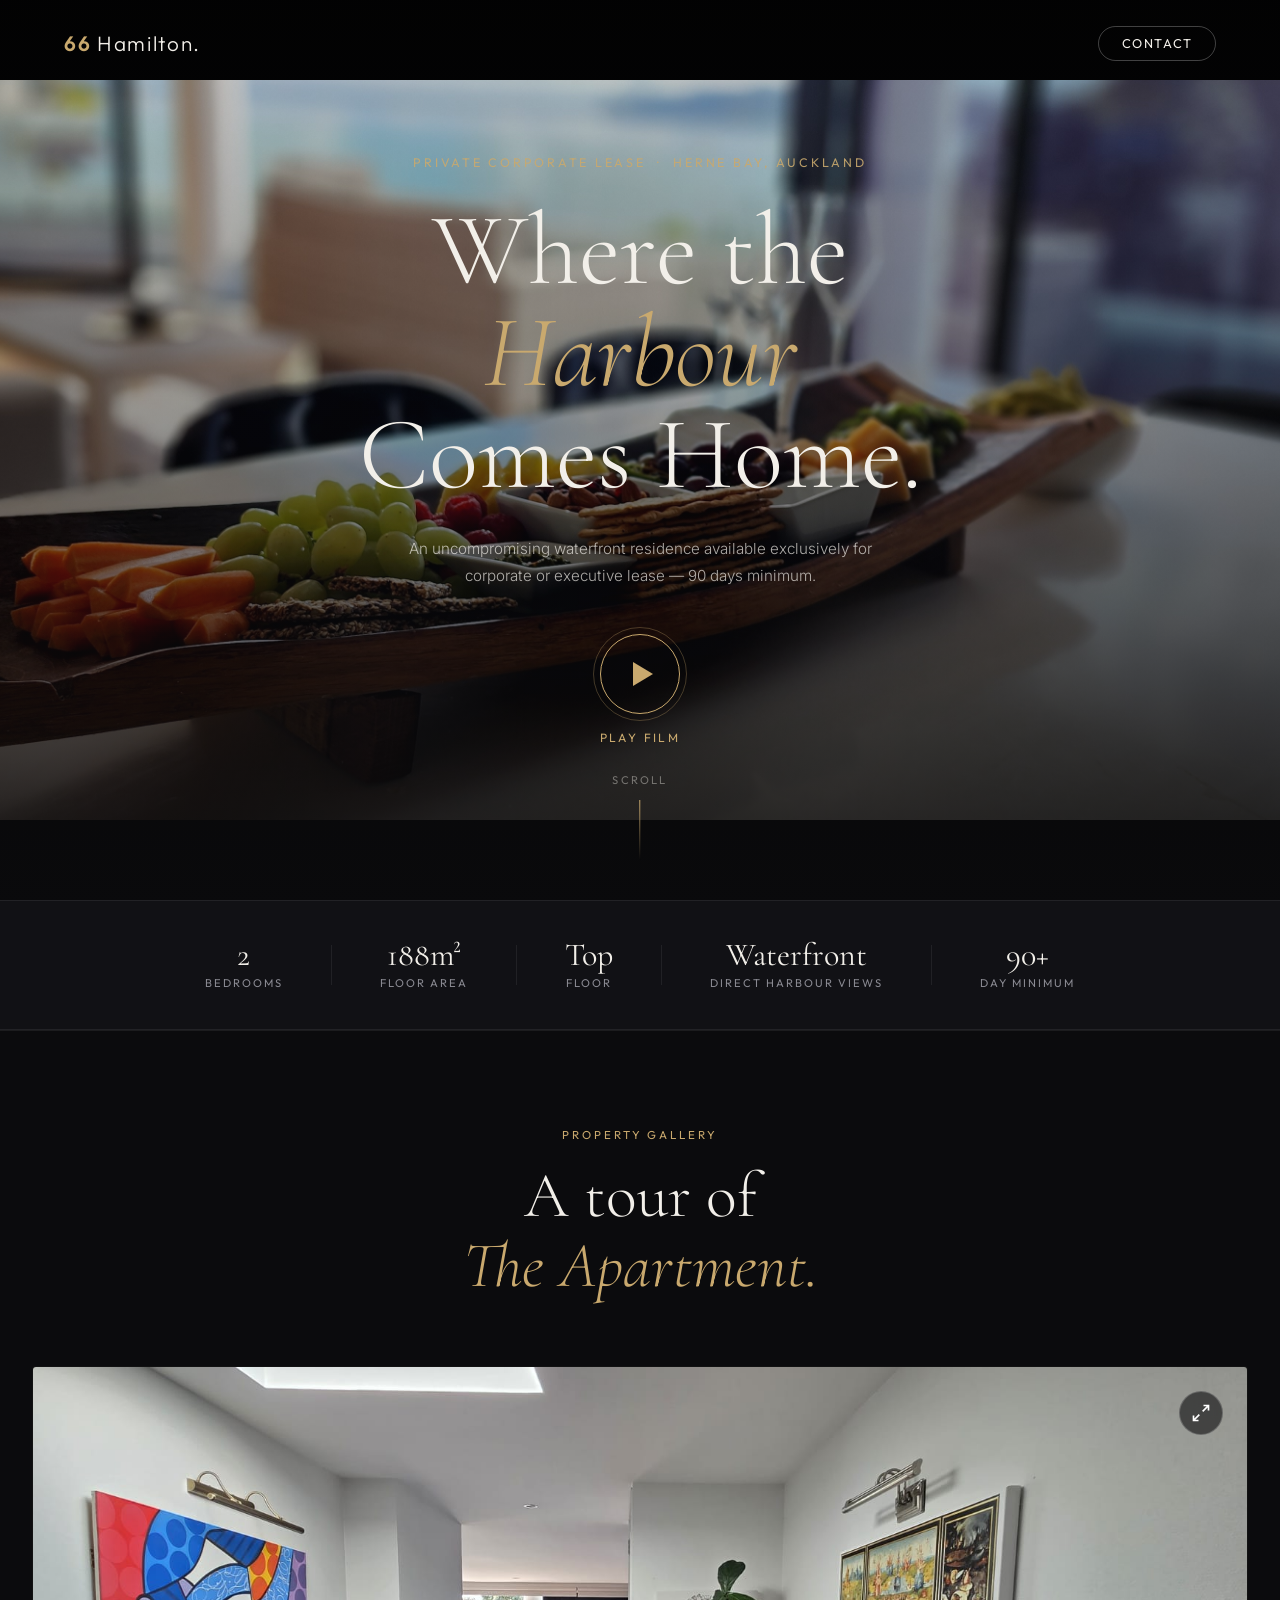
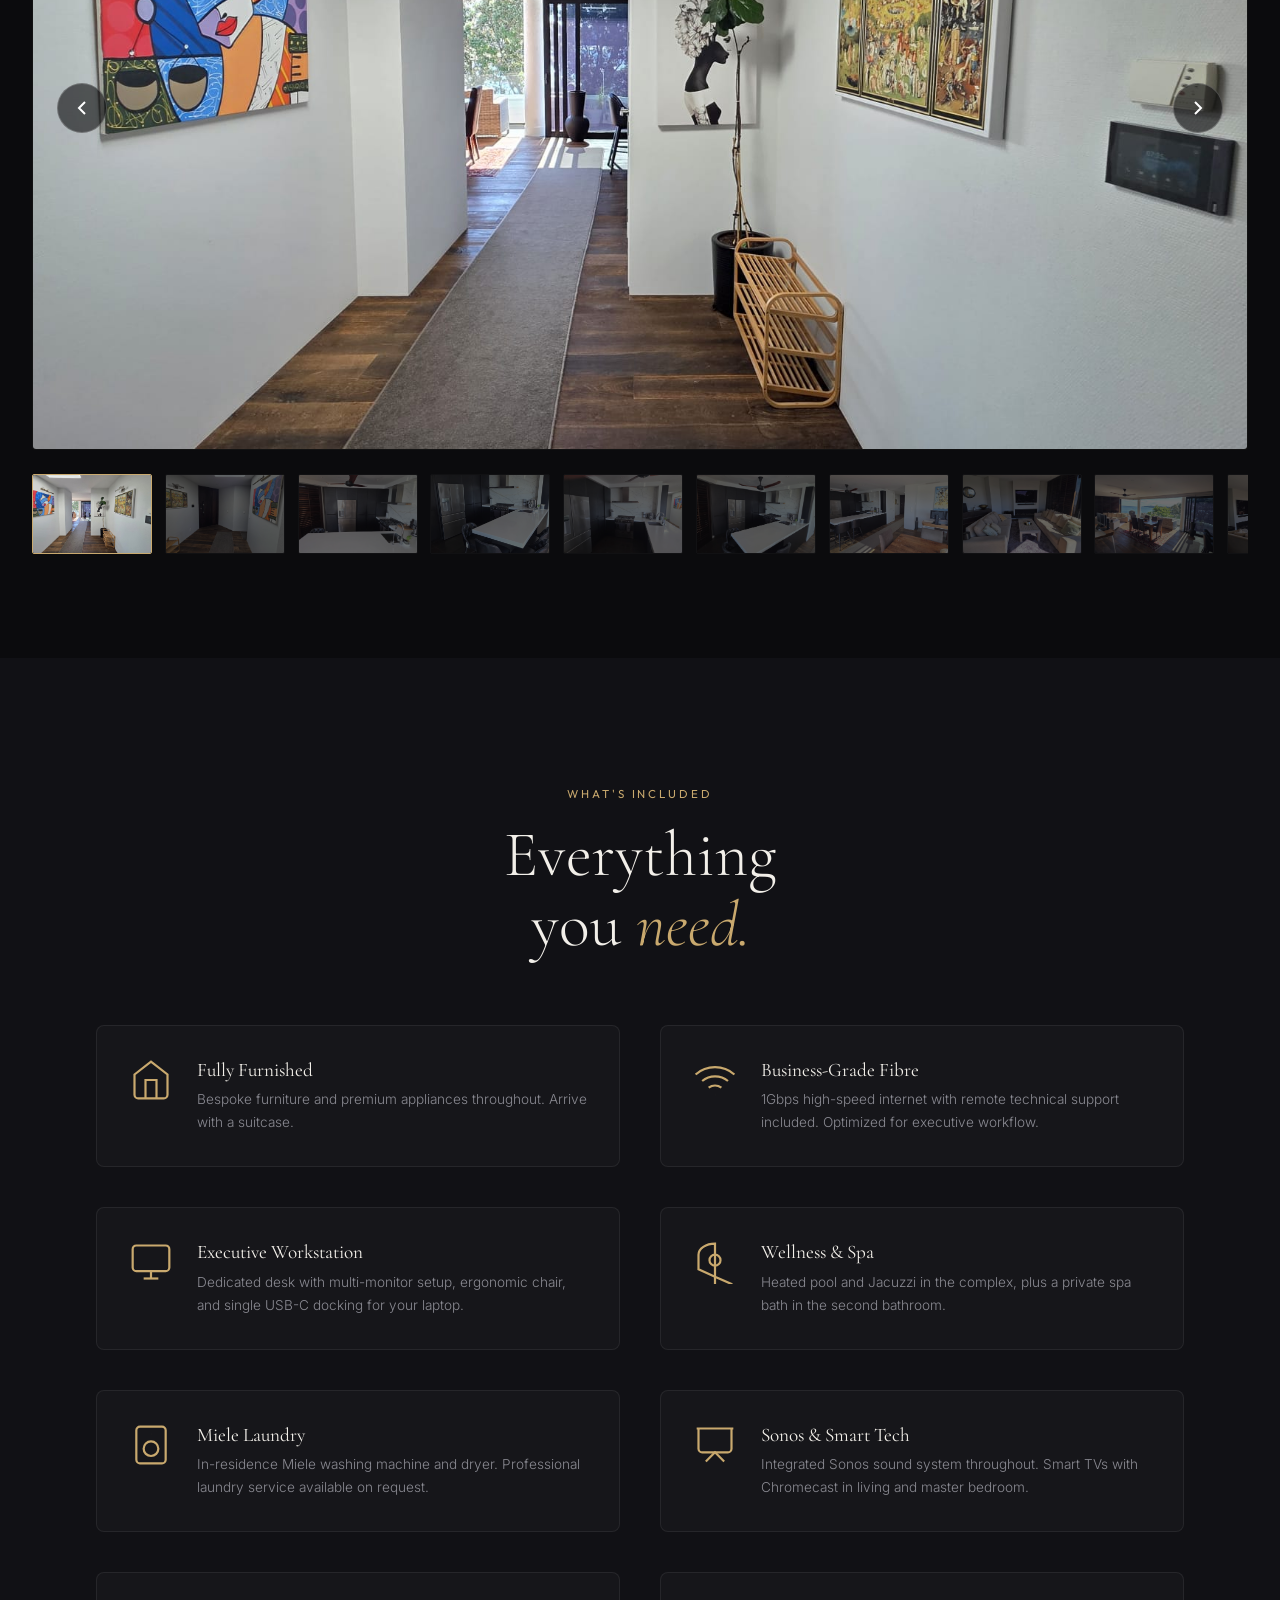
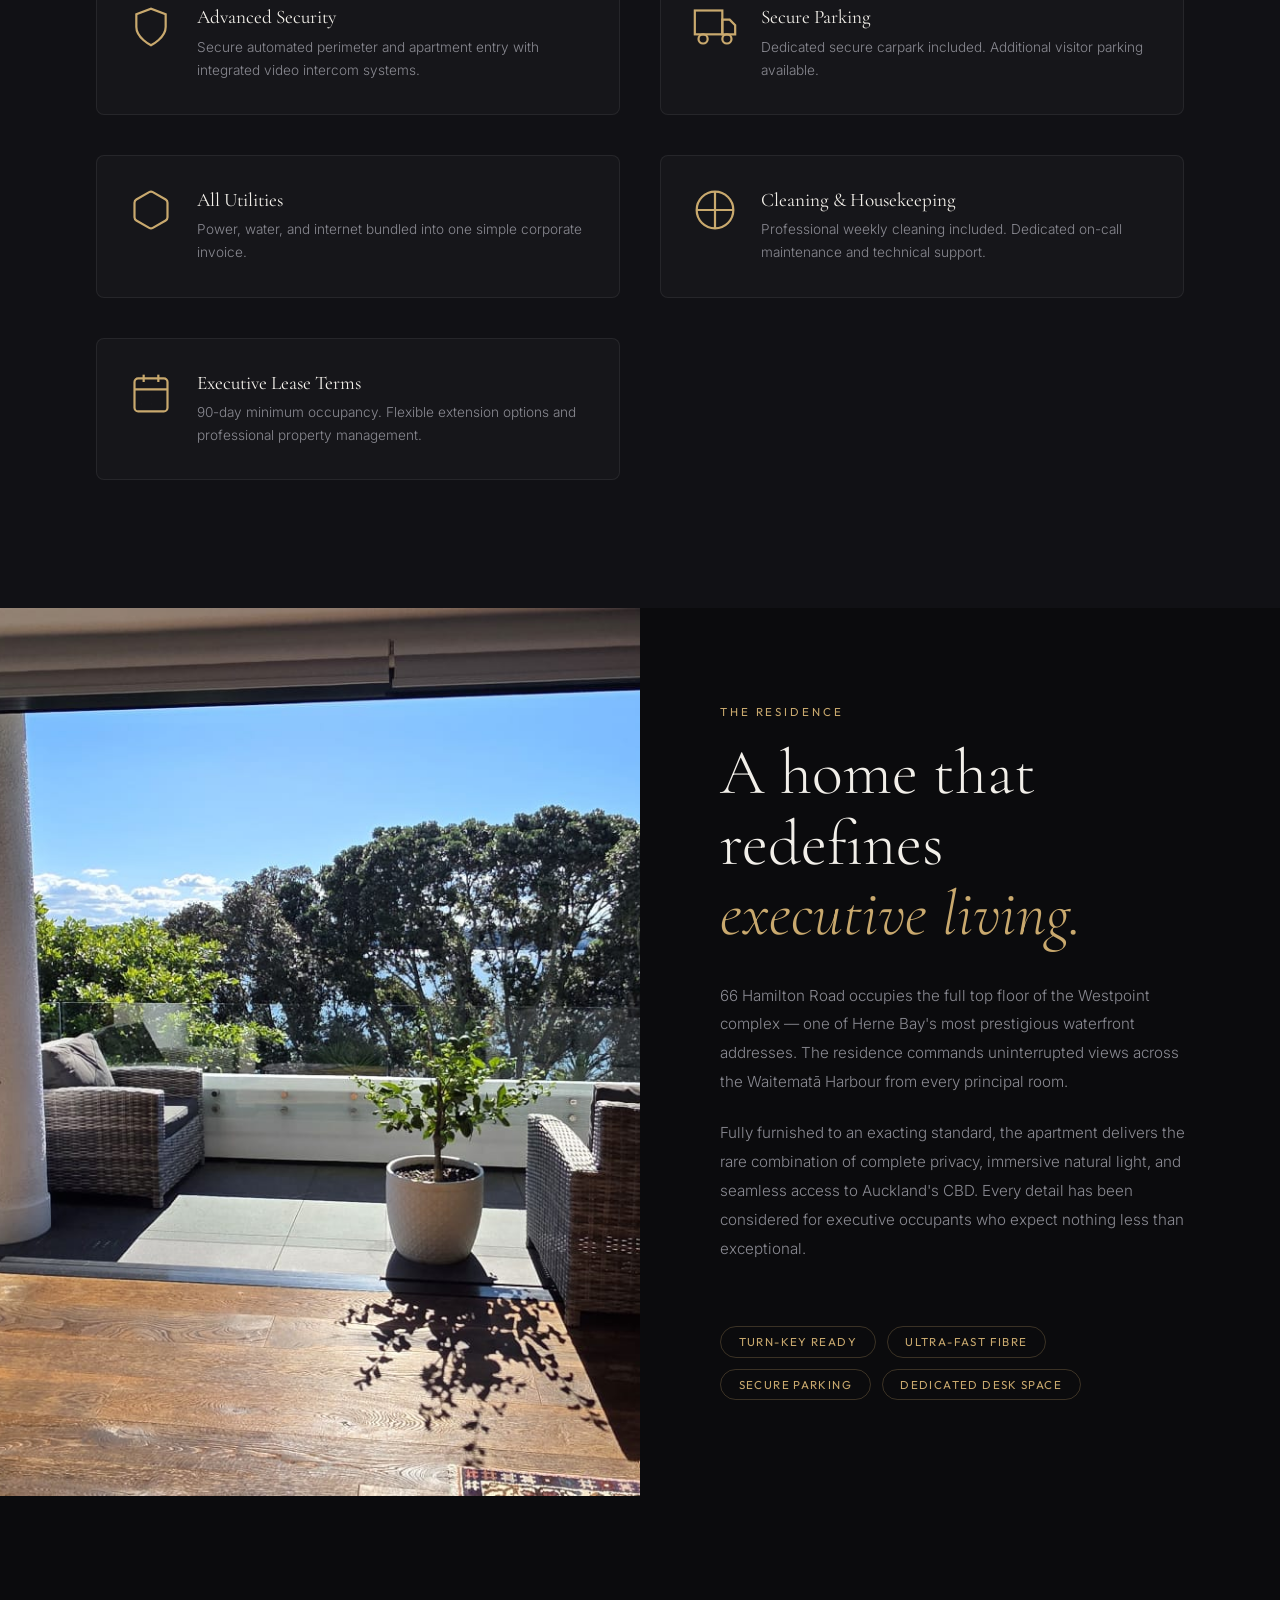
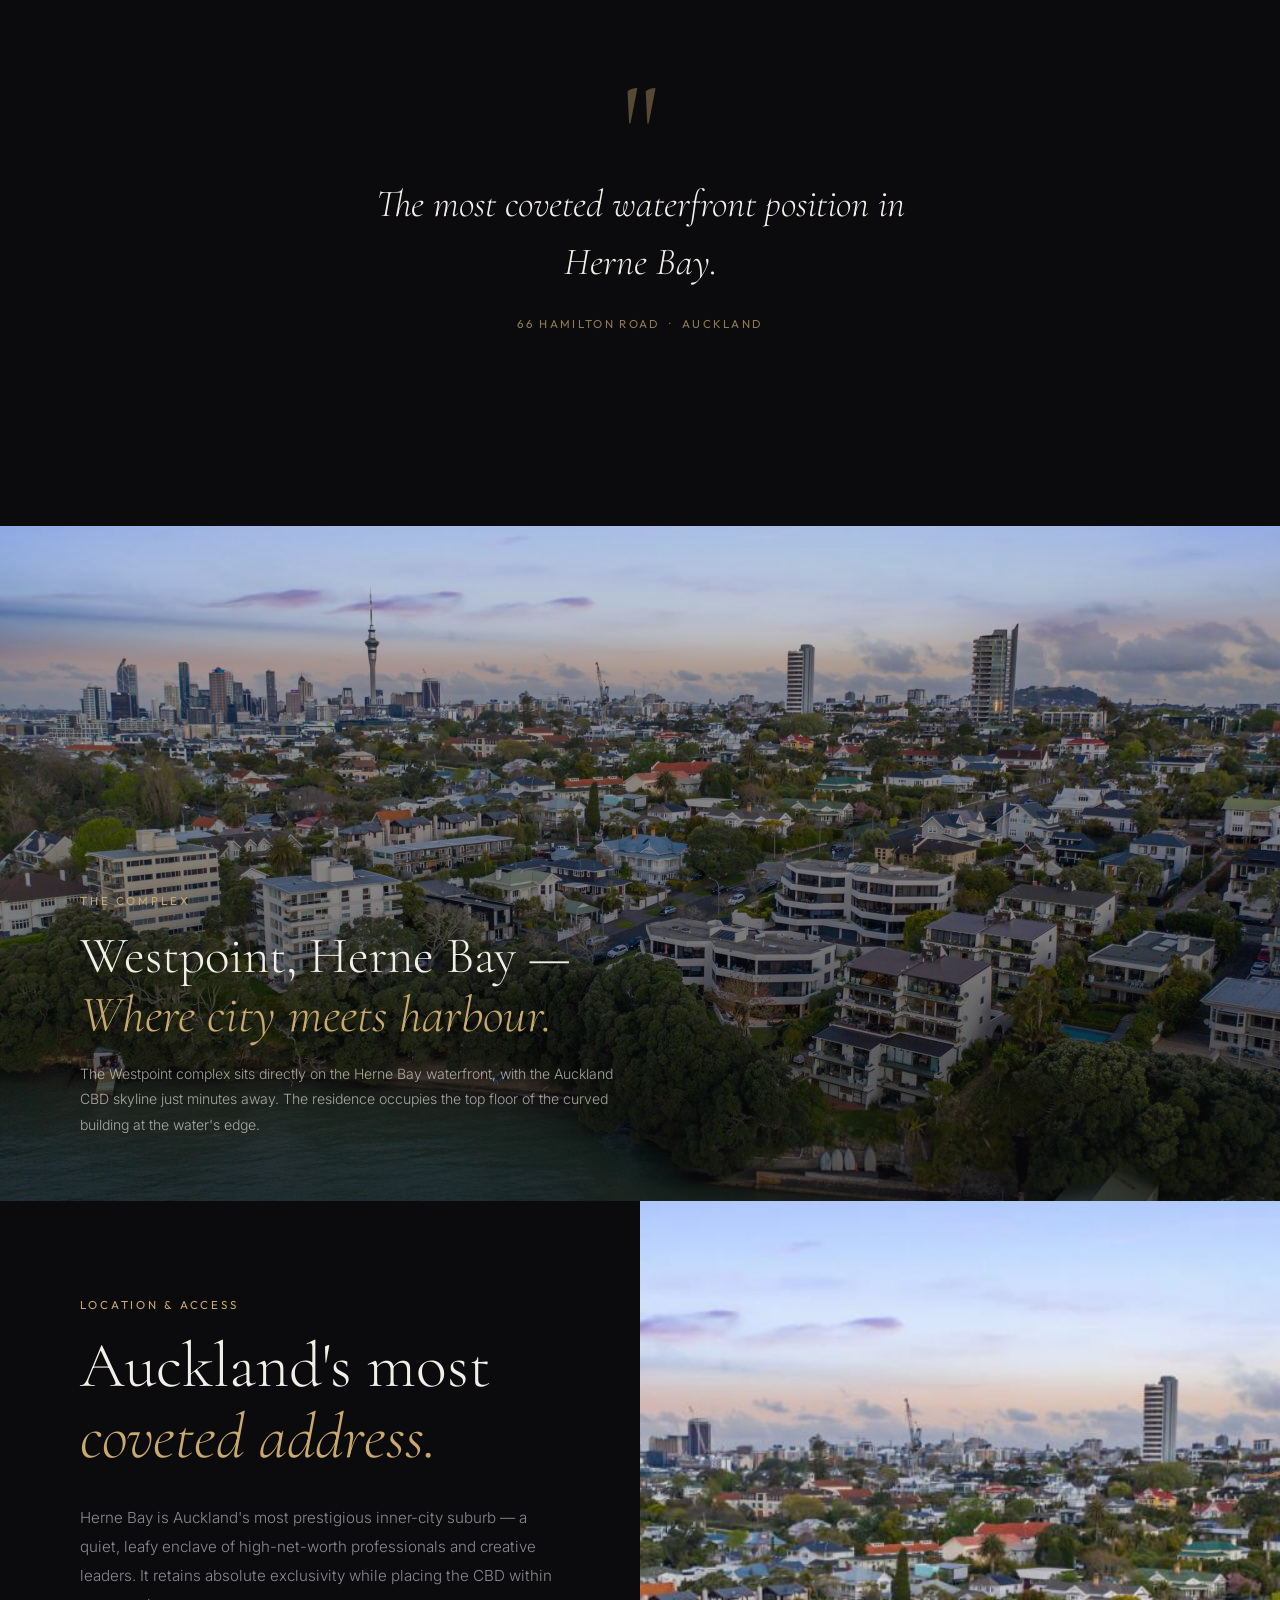
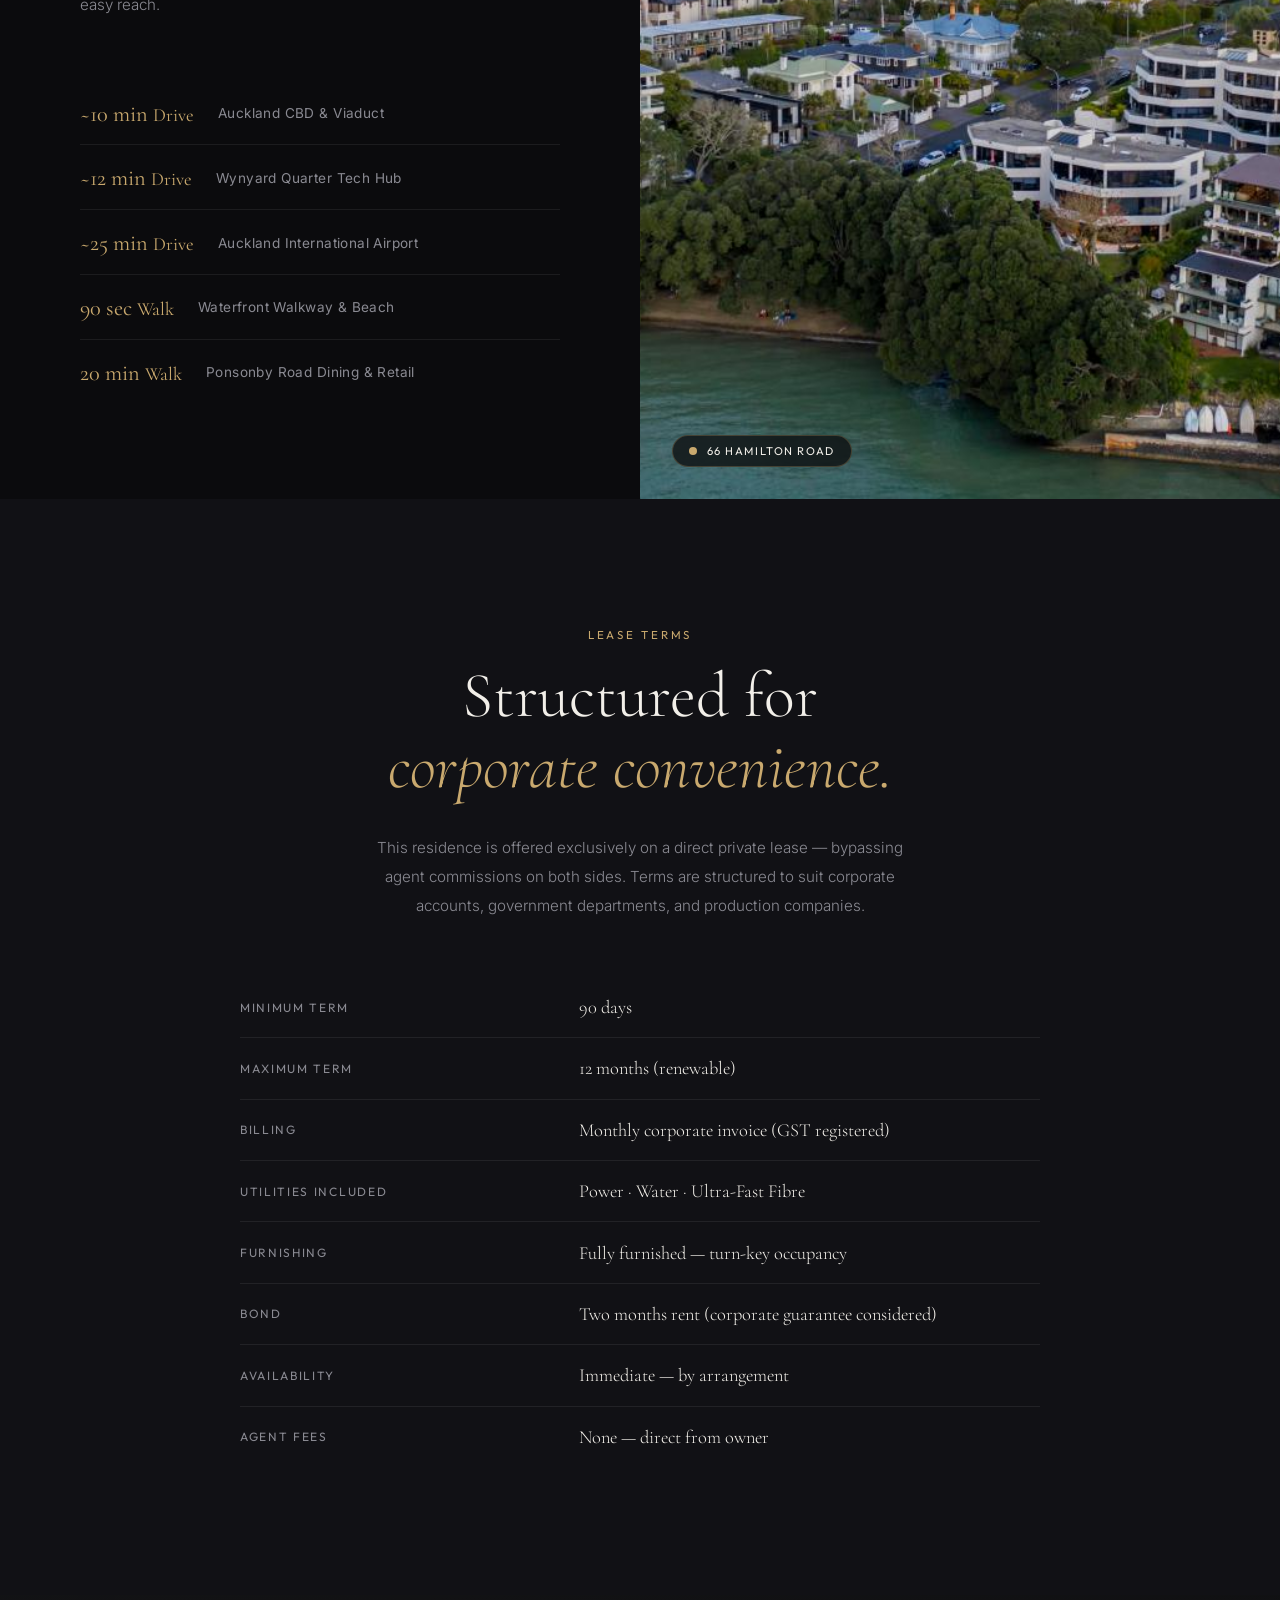
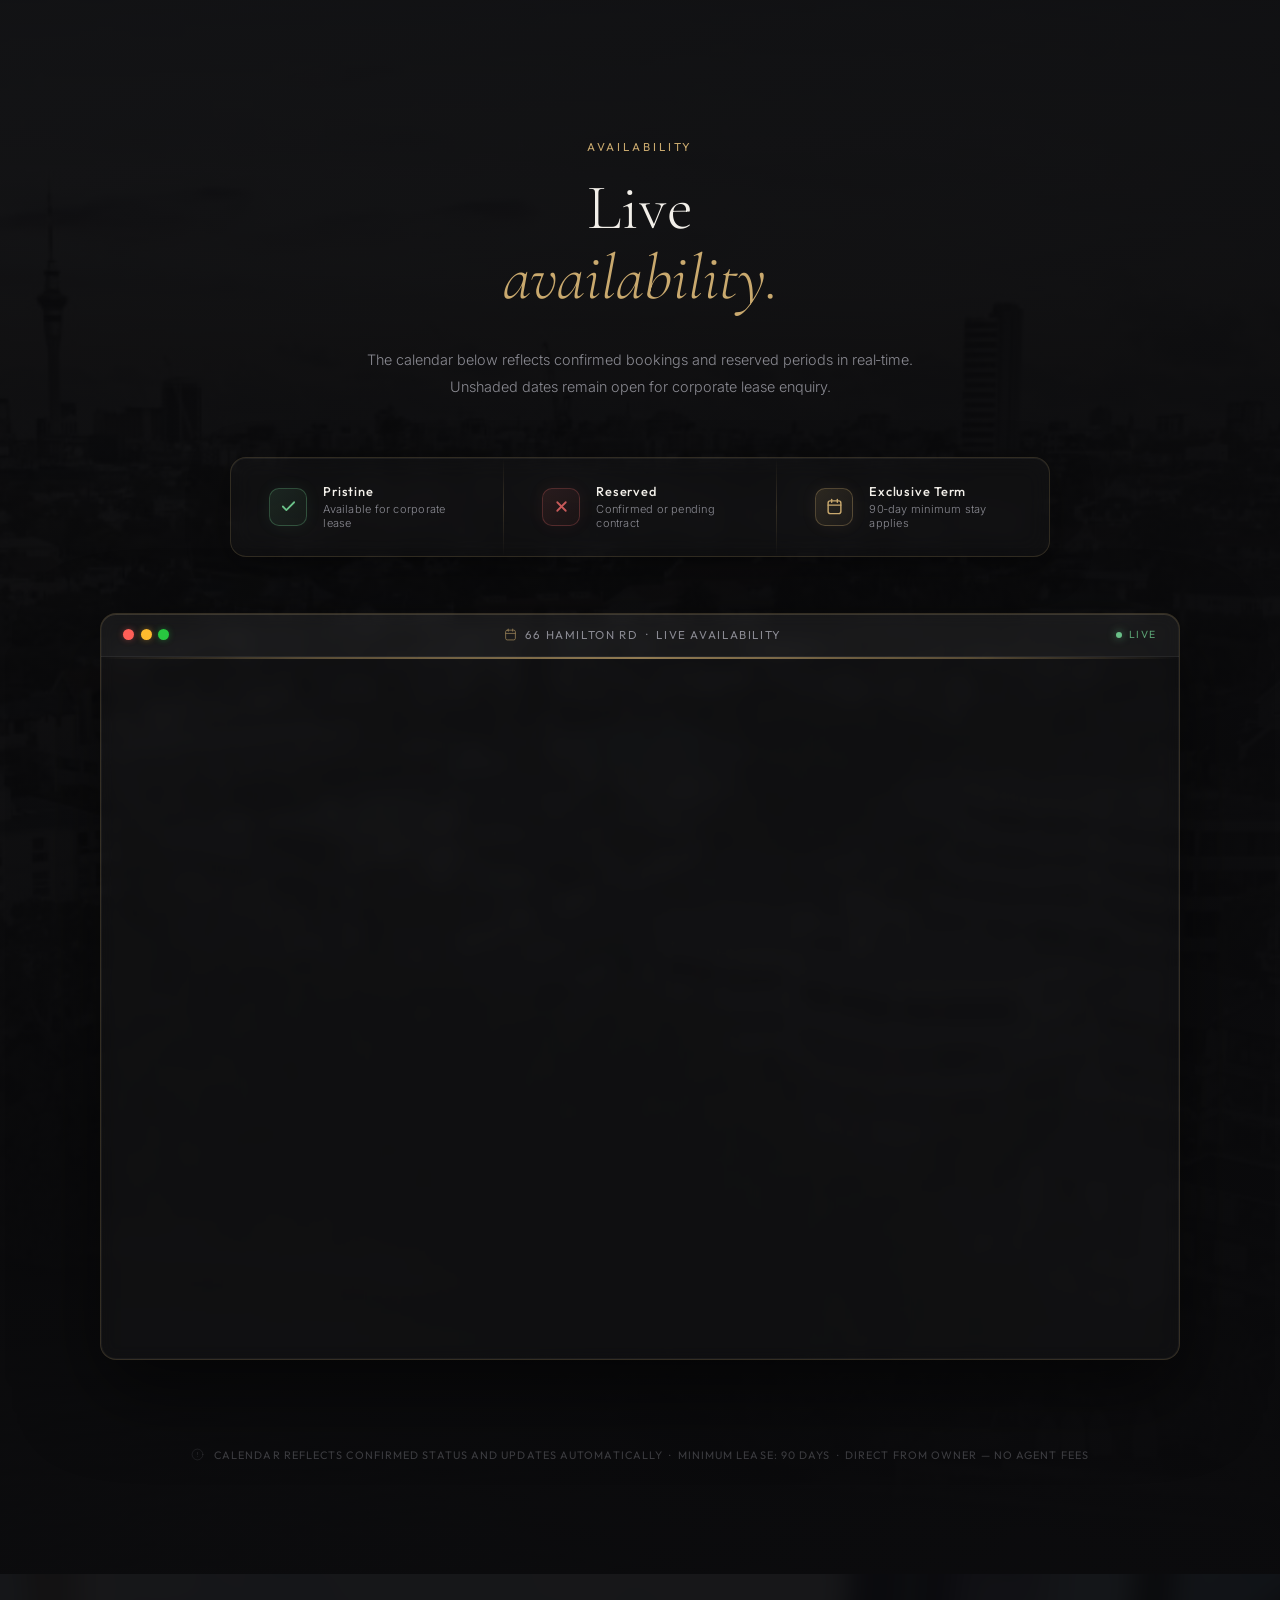
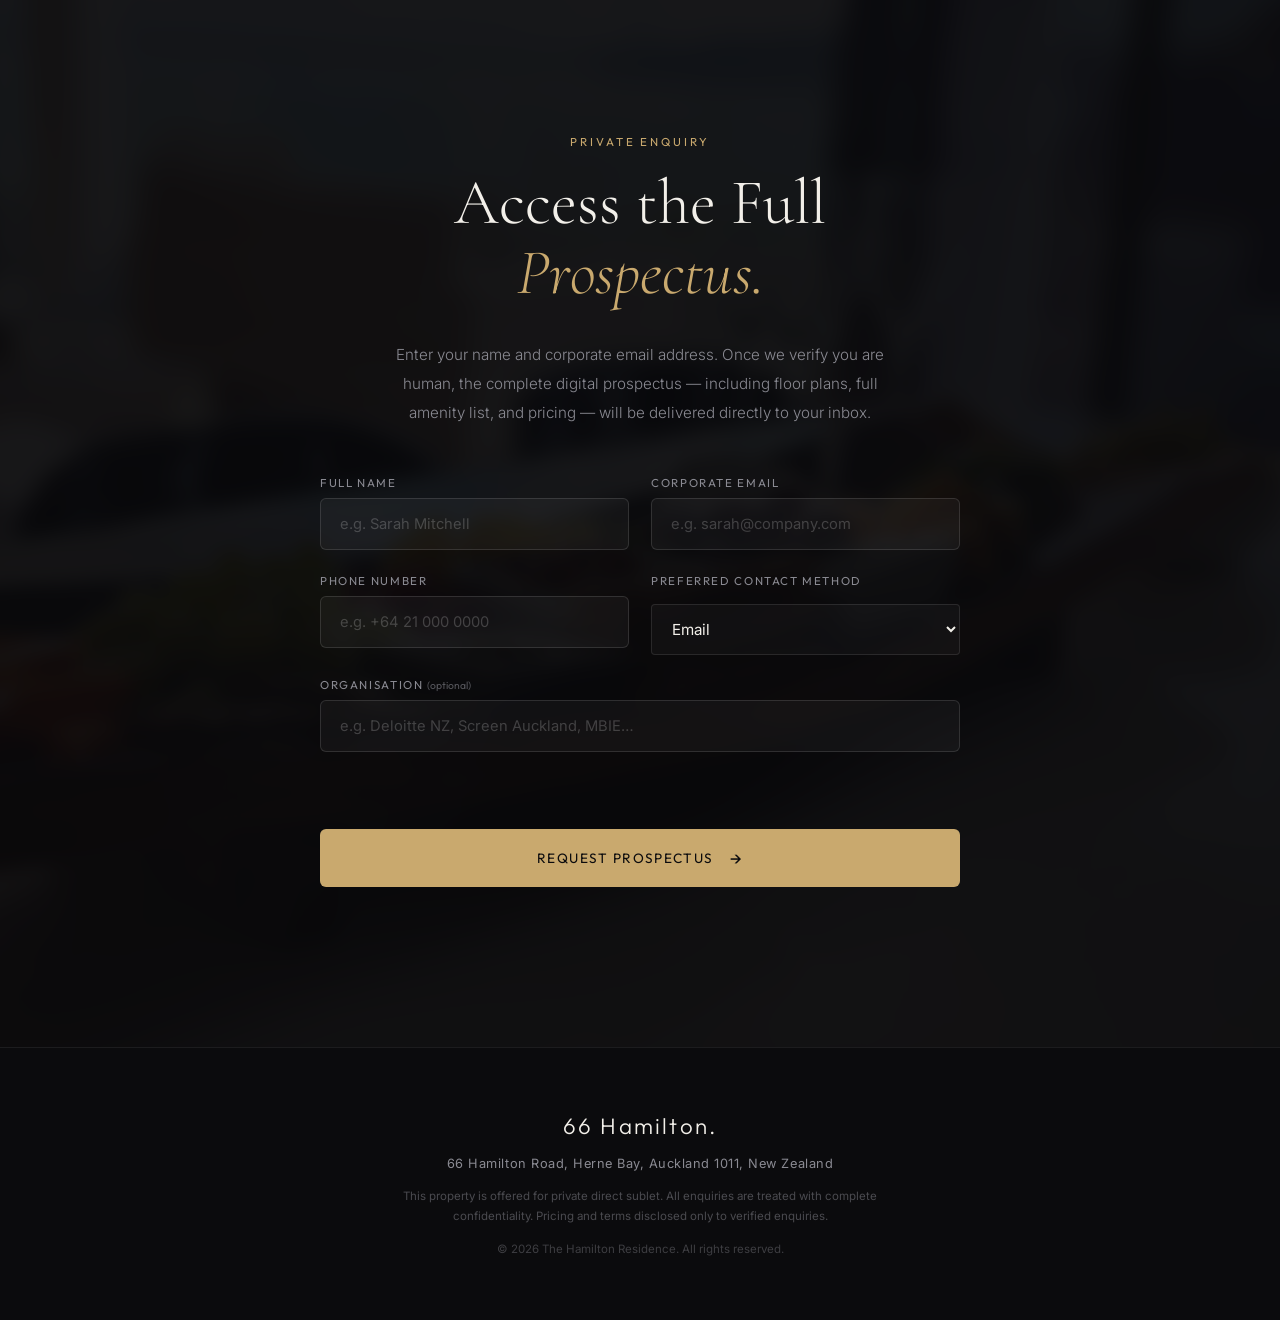
==== commit 4cdbd3db: "docs: Update bedroom count to 2" ====
--- a/index.html
+++ b/index.html
@@ -70,7 +70,7 @@
   <!-- ═══════════════════════════════ STATS STRIP ══════════════════════════ -->
   <section class="stats-strip">
     <div class="stat-item">
-      <span class="stat-num">3</span>
+      <span class="stat-num">2</span>
       <span class="stat-label">Bedrooms</span>
     </div>
     <div class="stat-divider"></div>
--- a/index.css
+++ b/index.css
@@ -31,7 +31,7 @@
 .hero-video-container::after{bottom:0}
 .hero-bg{position:absolute;inset:0;background-size:cover;background-position:center;z-index:0;transition:opacity .8s ease}
 .hero-overlay{position:absolute;inset:0;background:linear-gradient(to bottom,rgba(11,11,13,.2) 0%,rgba(11,11,13,.5) 60%,rgba(11,11,13,.9) 100%);z-index:2}
-.hero-content{position:relative;z-index:3;max-width:780px;padding:0 2rem;animation:fadeUp 1.4s ease both}
+.hero-content{position:relative;z-index:3;max-width:780px;padding:0 2rem;margin:0 auto;display:flex;flex-direction:column;align-items:center;animation:fadeUp 1.4s ease both}
 .hero-eyebrow{font-family:'Outfit',sans-serif;font-size:.78rem;letter-spacing:.22em;text-transform:uppercase;color:var(--accent-gold);margin-bottom:1.8rem;opacity:.9}
 .hero-title{font-family:'Cormorant Garamond',serif;font-size:clamp(3.5rem,8vw,6.5rem);font-weight:300;line-height:1;margin-bottom:1.8rem;color:var(--text-primary)}
 .hero-title em{font-style:italic;color:var(--accent-gold)}
@@ -57,7 +57,7 @@
 .carousel-slide{flex:0 0 100%;width:100%;height:100%;display:flex;align-items:center;justify-content:center;position:relative;overflow:hidden}
 .carousel-slide img{width:100%;height:100%;object-fit:cover;transition:opacity .5s ease;display:block}
 .carousel-caption{position:absolute;bottom:2rem;left:50%;transform:translateX(-50%);background:rgba(11,11,13,.7);backdrop-filter:blur(10px);color:var(--accent-gold);font-family:'Outfit',sans-serif;font-size:.72rem;letter-spacing:.18em;text-transform:uppercase;padding:.6rem 1.4rem;border-radius:4px;border:1px solid var(--border);z-index:3;pointer-events:none}
-.rotate-hint{display:none;align-items:center;justify-content:center;gap:0.6rem;margin-bottom:1rem;color:var(--text-muted);font-family:'Outfit',sans-serif;font-size:0.65rem;letter-spacing:0.12em;text-transform:uppercase}
+.rotate-hint, .hero-rotate-hint{display:none;align-items:center;justify-content:center;gap:0.6rem;margin-bottom:1rem;color:var(--text-muted);font-family:'Outfit',sans-serif;font-size:0.65rem;letter-spacing:0.12em;text-transform:uppercase}
 .rotate-hint svg{width:16px;height:16px;opacity:0.6;animation:rotateHint 3s infinite}
 @keyframes rotateHint{0%,100%{transform:rotate(0deg)} 50%{transform:rotate(90deg)}}
 .carousel-nav{position:absolute;top:50%;left:0;right:0;transform:translateY(-50%);display:flex;justify-content:space-between;padding:0 1.5rem;z-index:5;pointer-events:none}
@@ -246,8 +246,8 @@
   .hero-rotate-hint{position:absolute;bottom:32%;left:50%;transform:translateX(-50%);display:flex;flex-direction:column;align-items:center;gap:.6rem;color:rgba(255,255,255,.5);font-family:'Outfit',sans-serif;font-size:.65rem;letter-spacing:.12em;text-transform:uppercase;z-index:5}
   .hero-rotate-hint svg{width:20px;height:20px;animation:rotateHint 3s infinite}
   
-  .hero-fullscreen-btn{position:absolute;bottom:2rem;right:2rem;z-index:15;width:44px;height:44px;border-radius:50%;background:rgba(255,255,255,.1);backdrop-filter:blur(10px);border:1px solid rgba(255,255,255,.2);color:#fff;display:flex;align-items:center;justify-content:center;cursor:pointer}
-  .hero-fullscreen-btn svg{width:20px;height:20px}
+  .hero-fullscreen-btn{position:absolute;bottom:calc(50% - 28vw + 10px);right:1rem;z-index:15;width:40px;height:40px;border-radius:50%;background:rgba(255,255,255,.1);backdrop-filter:blur(10px);border:1px solid rgba(255,255,255,.2);color:#fff;display:flex;align-items:center;justify-content:center;cursor:pointer}
+  .hero-fullscreen-btn svg{width:18px;height:18px}
   
   .hero-bg{background-size:contain;background-repeat:no-repeat}
   
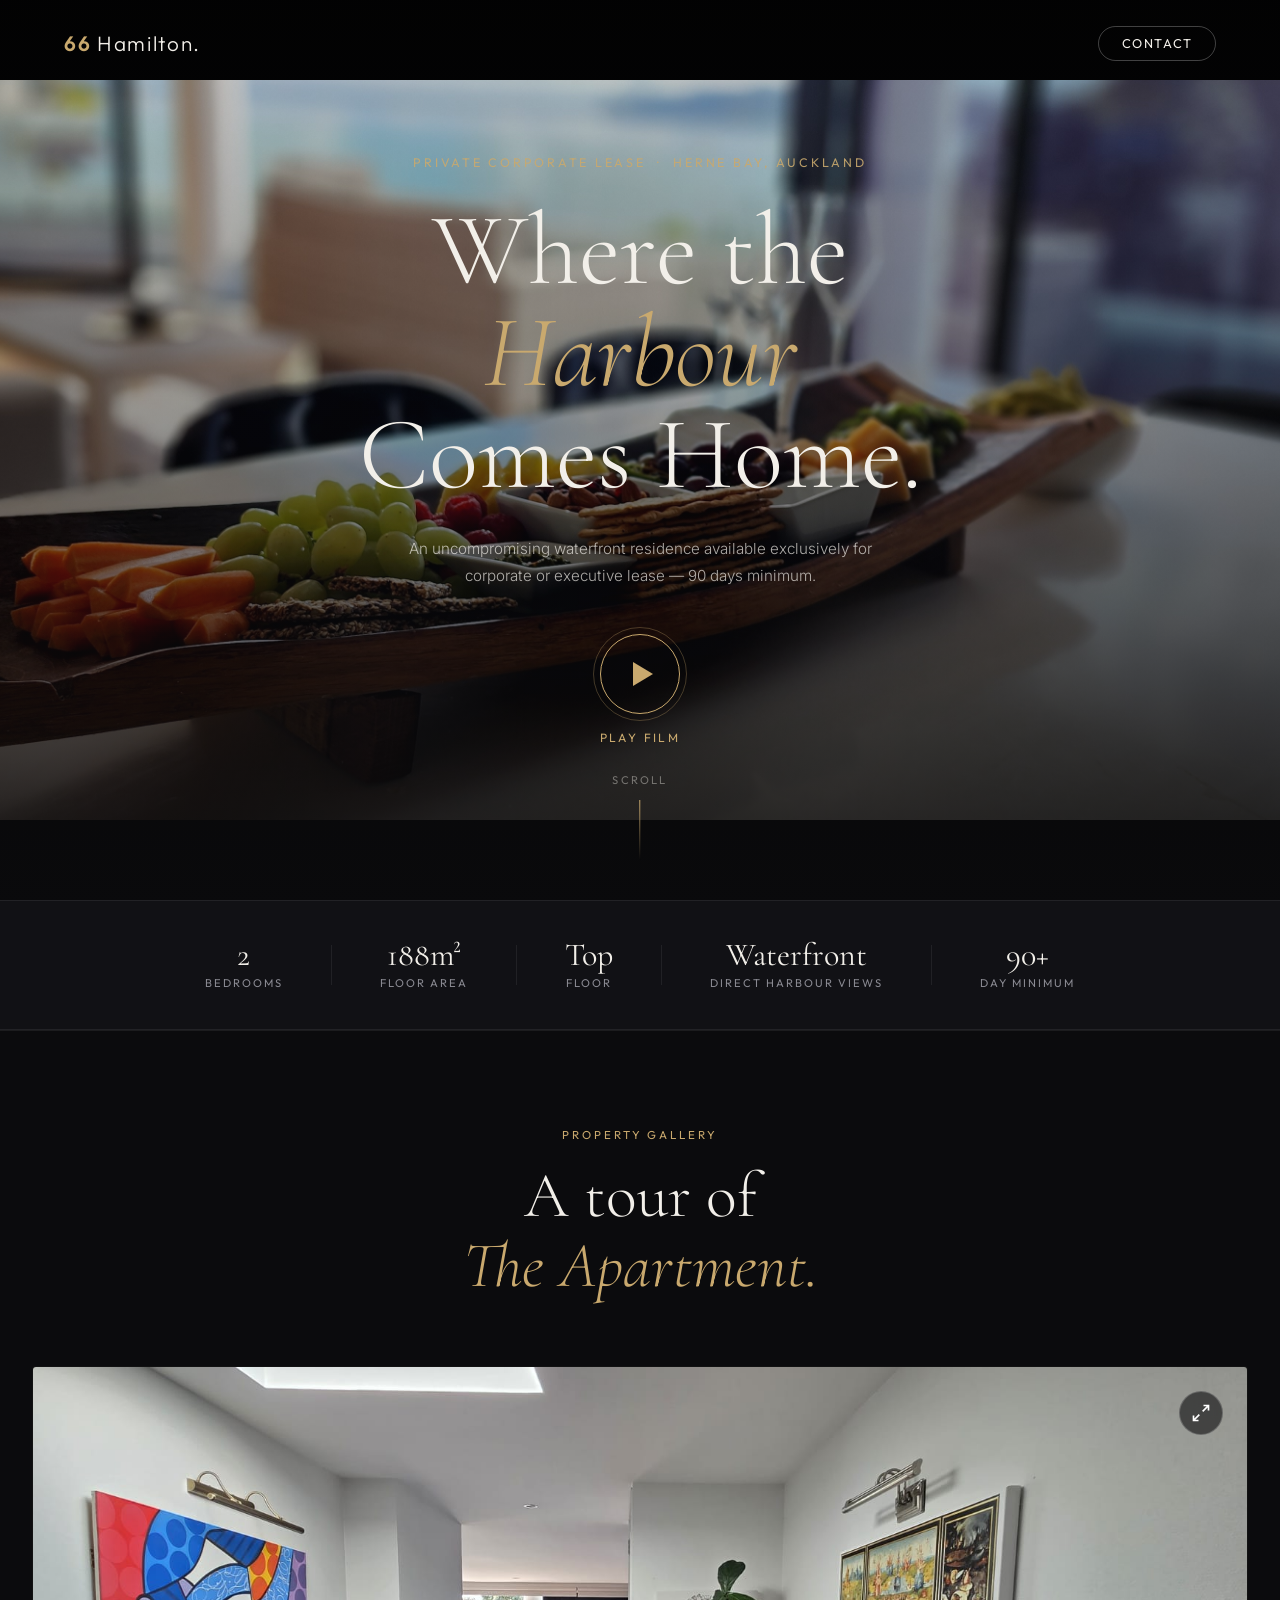
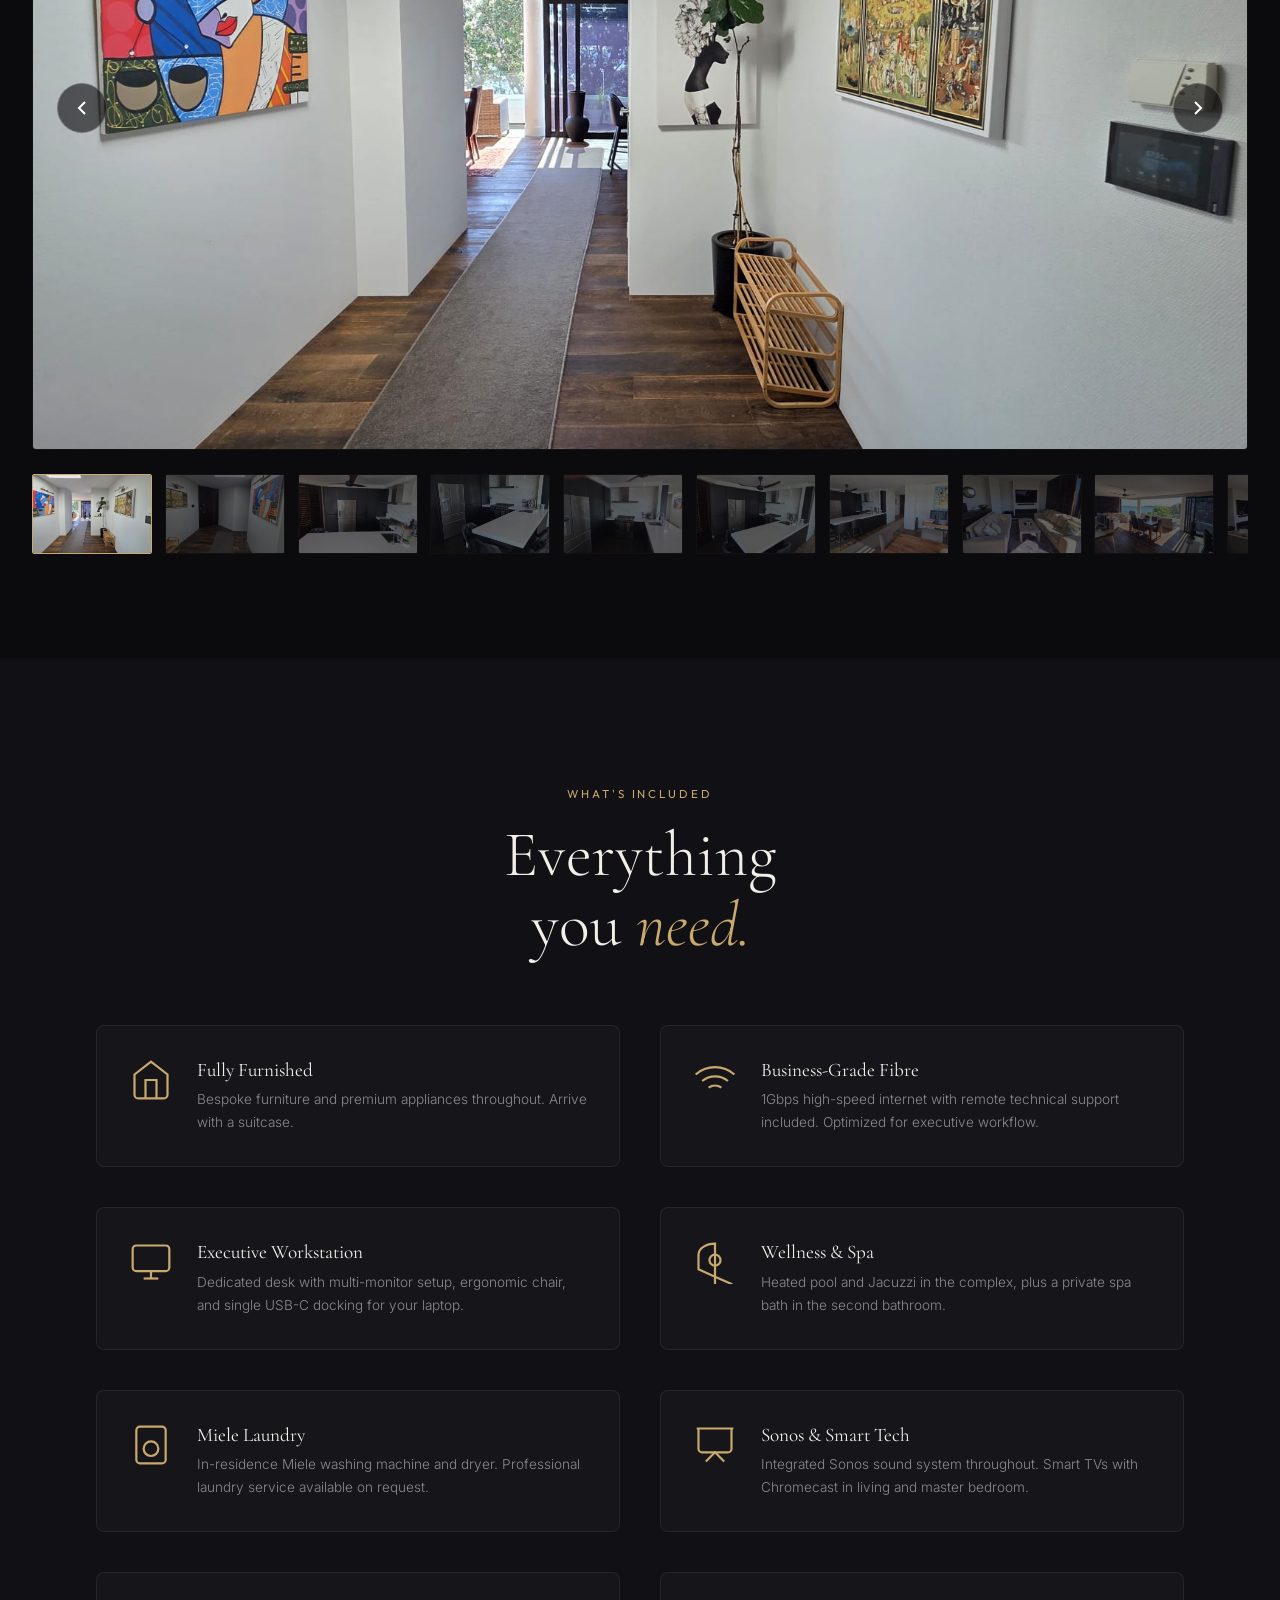
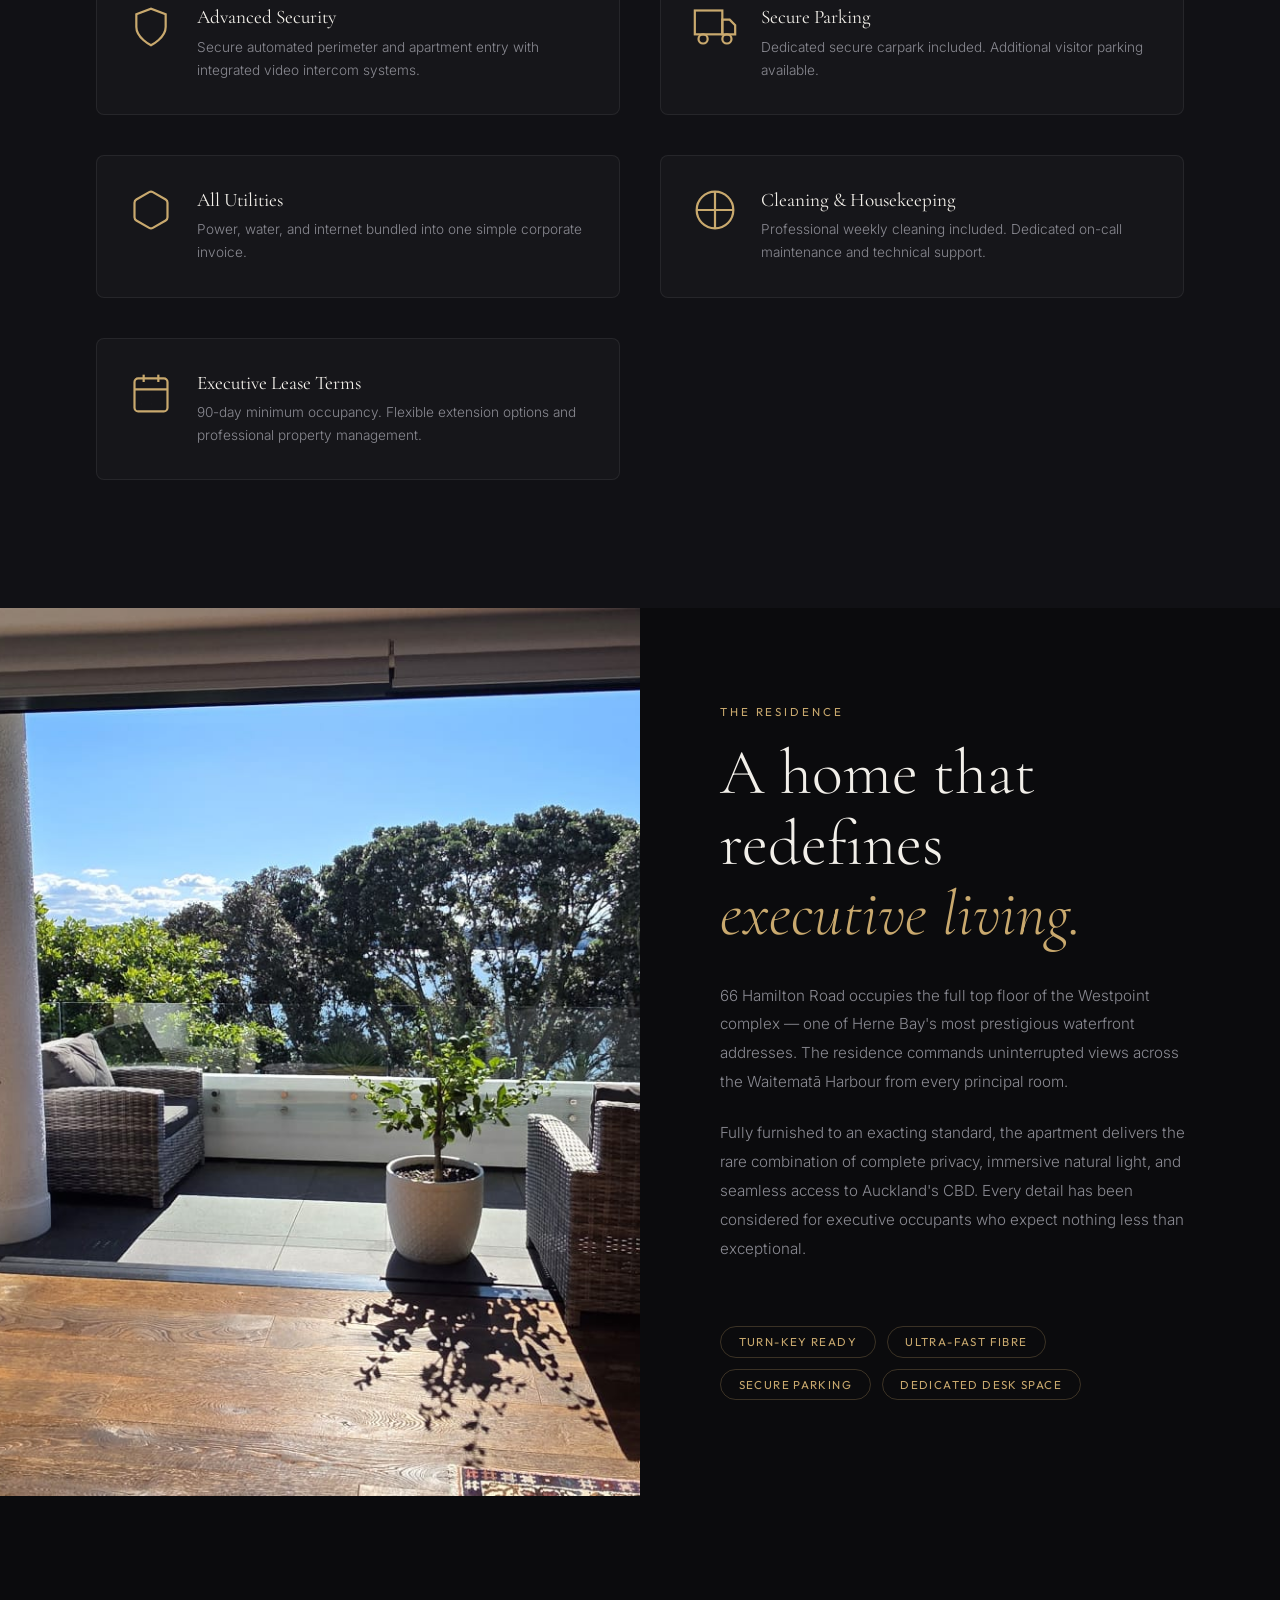
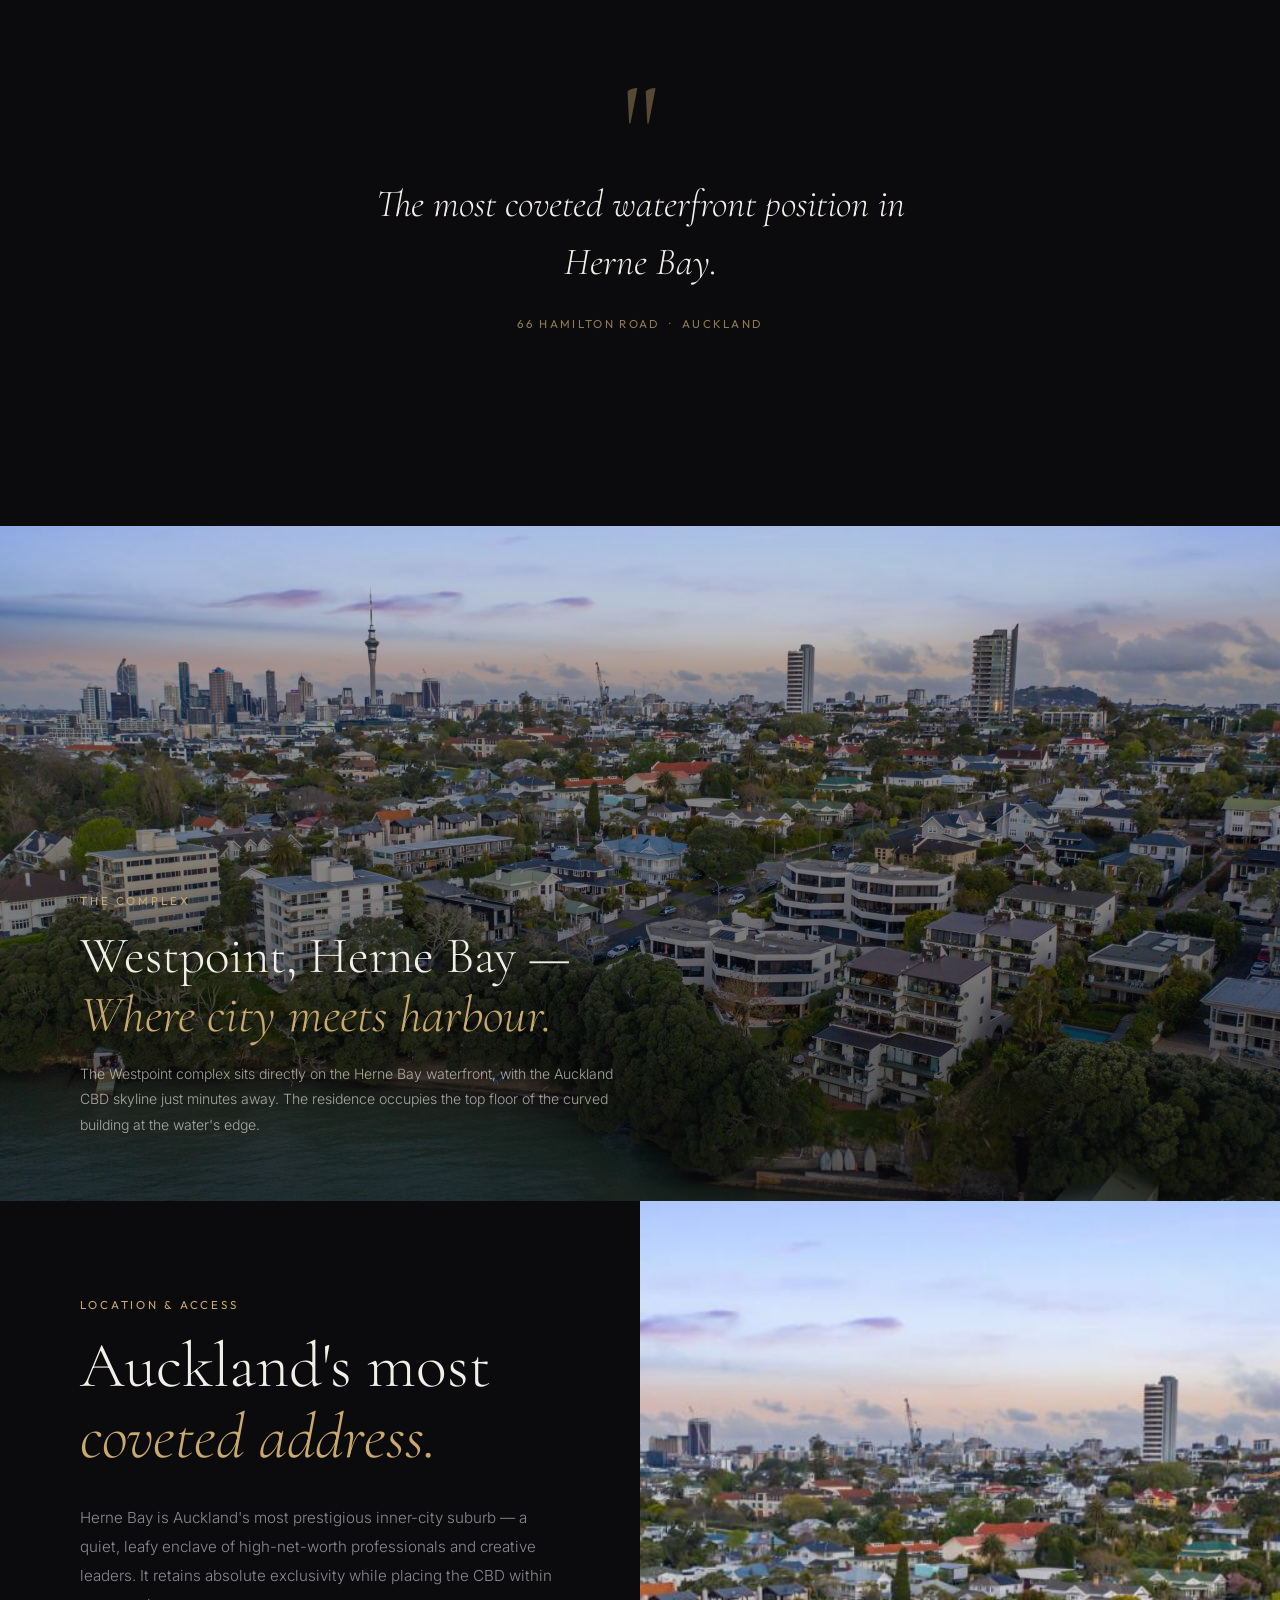
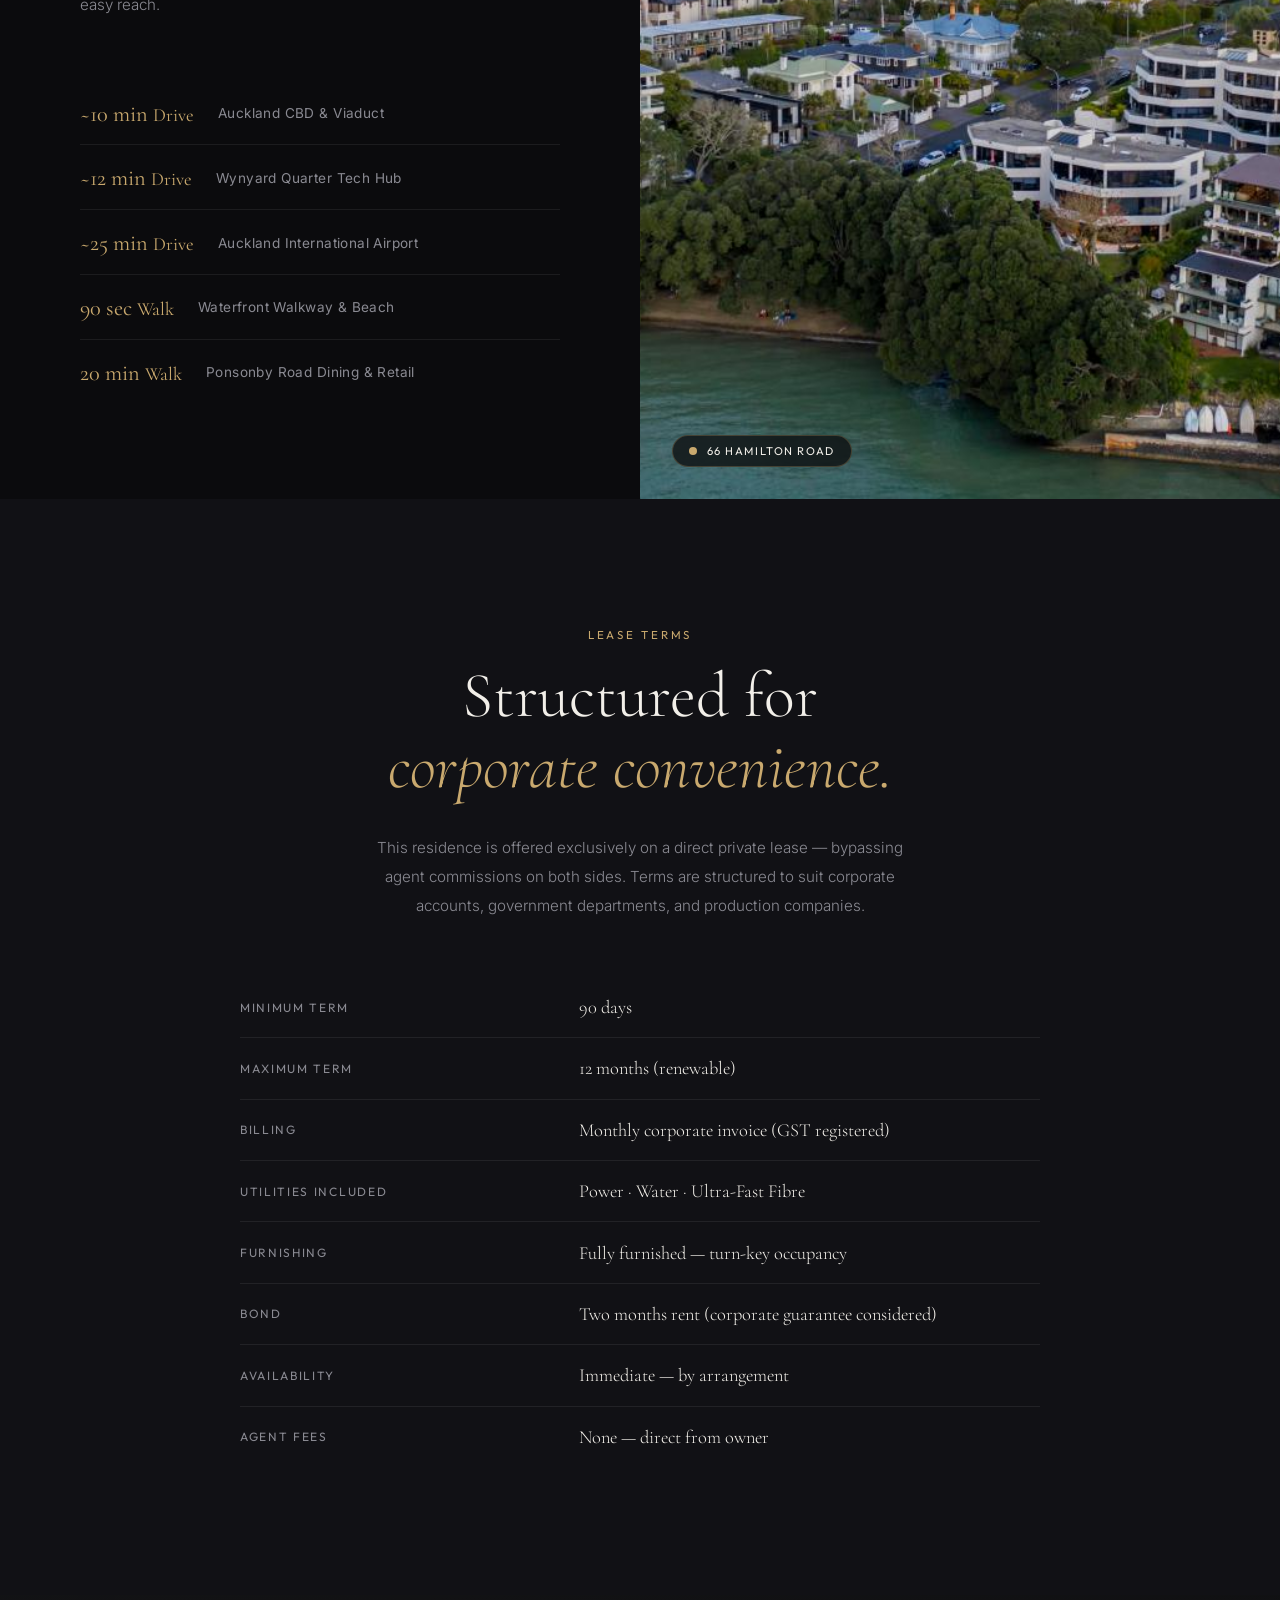
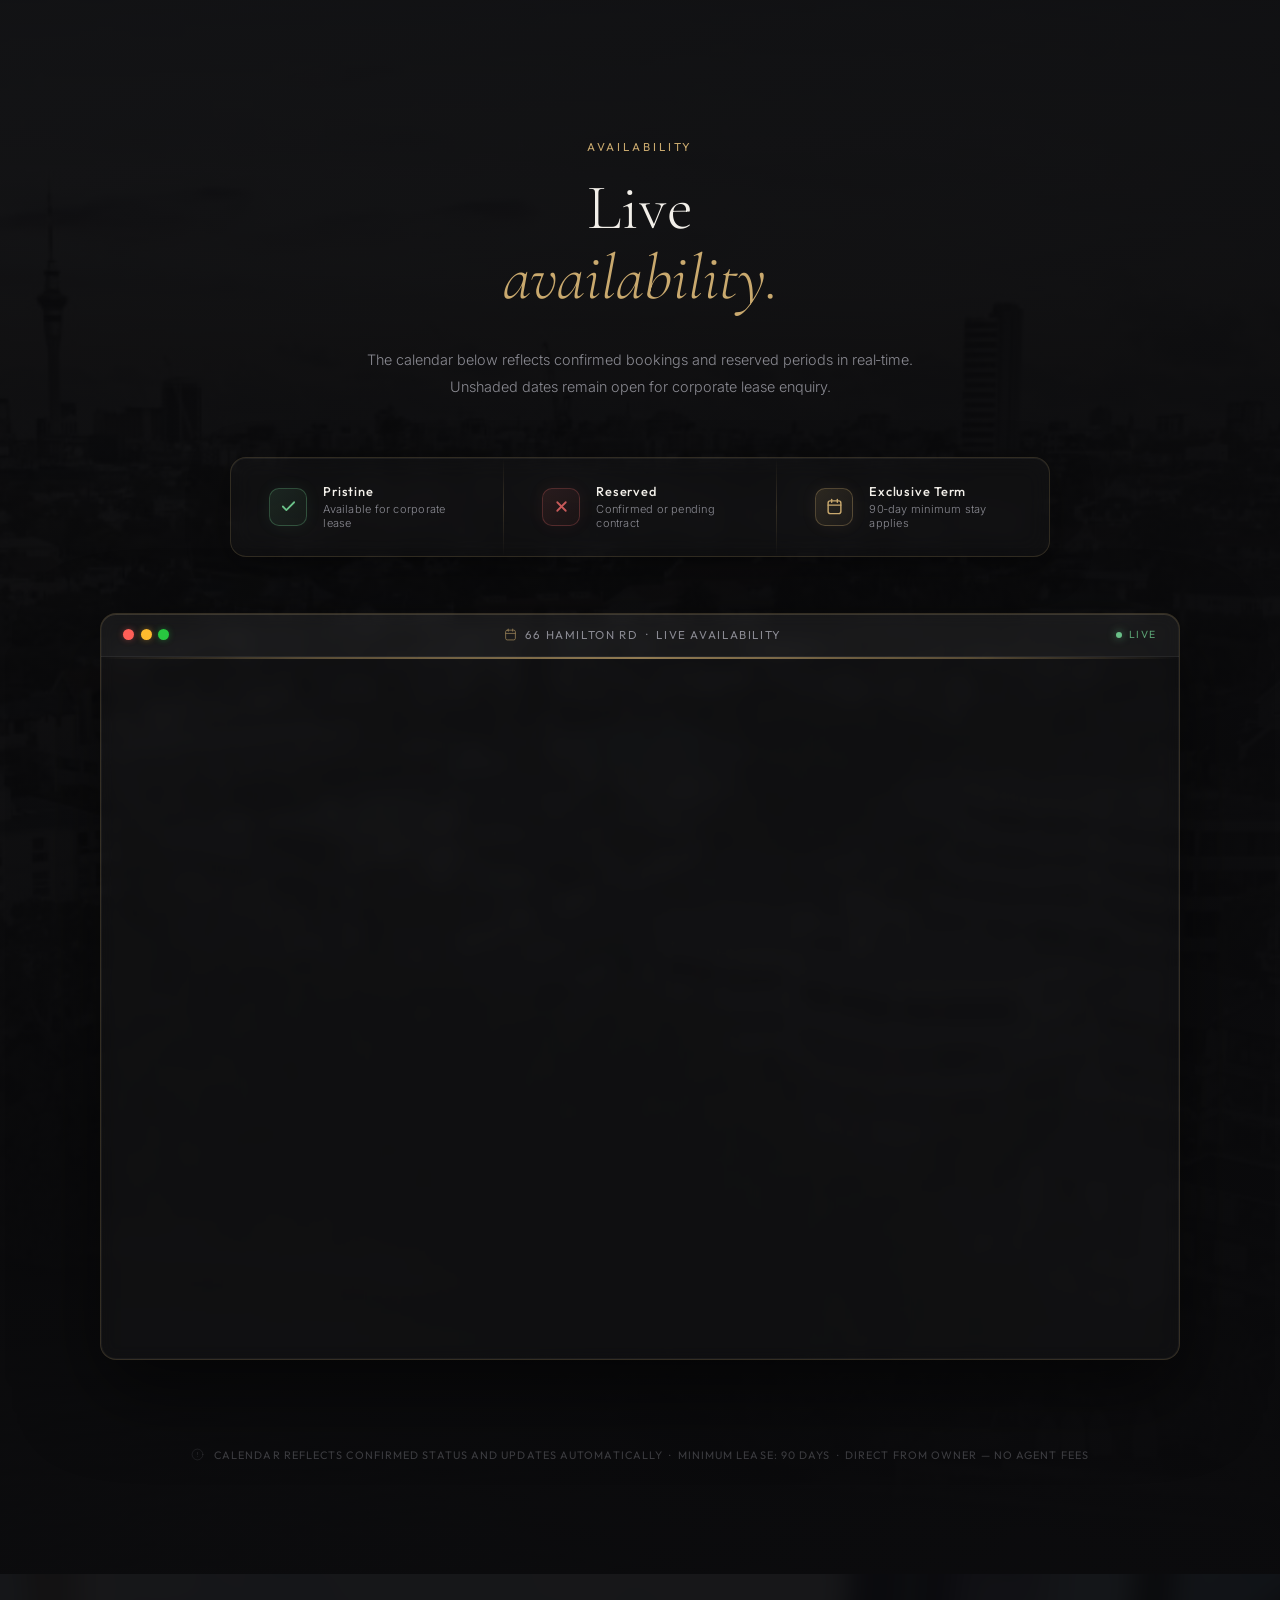
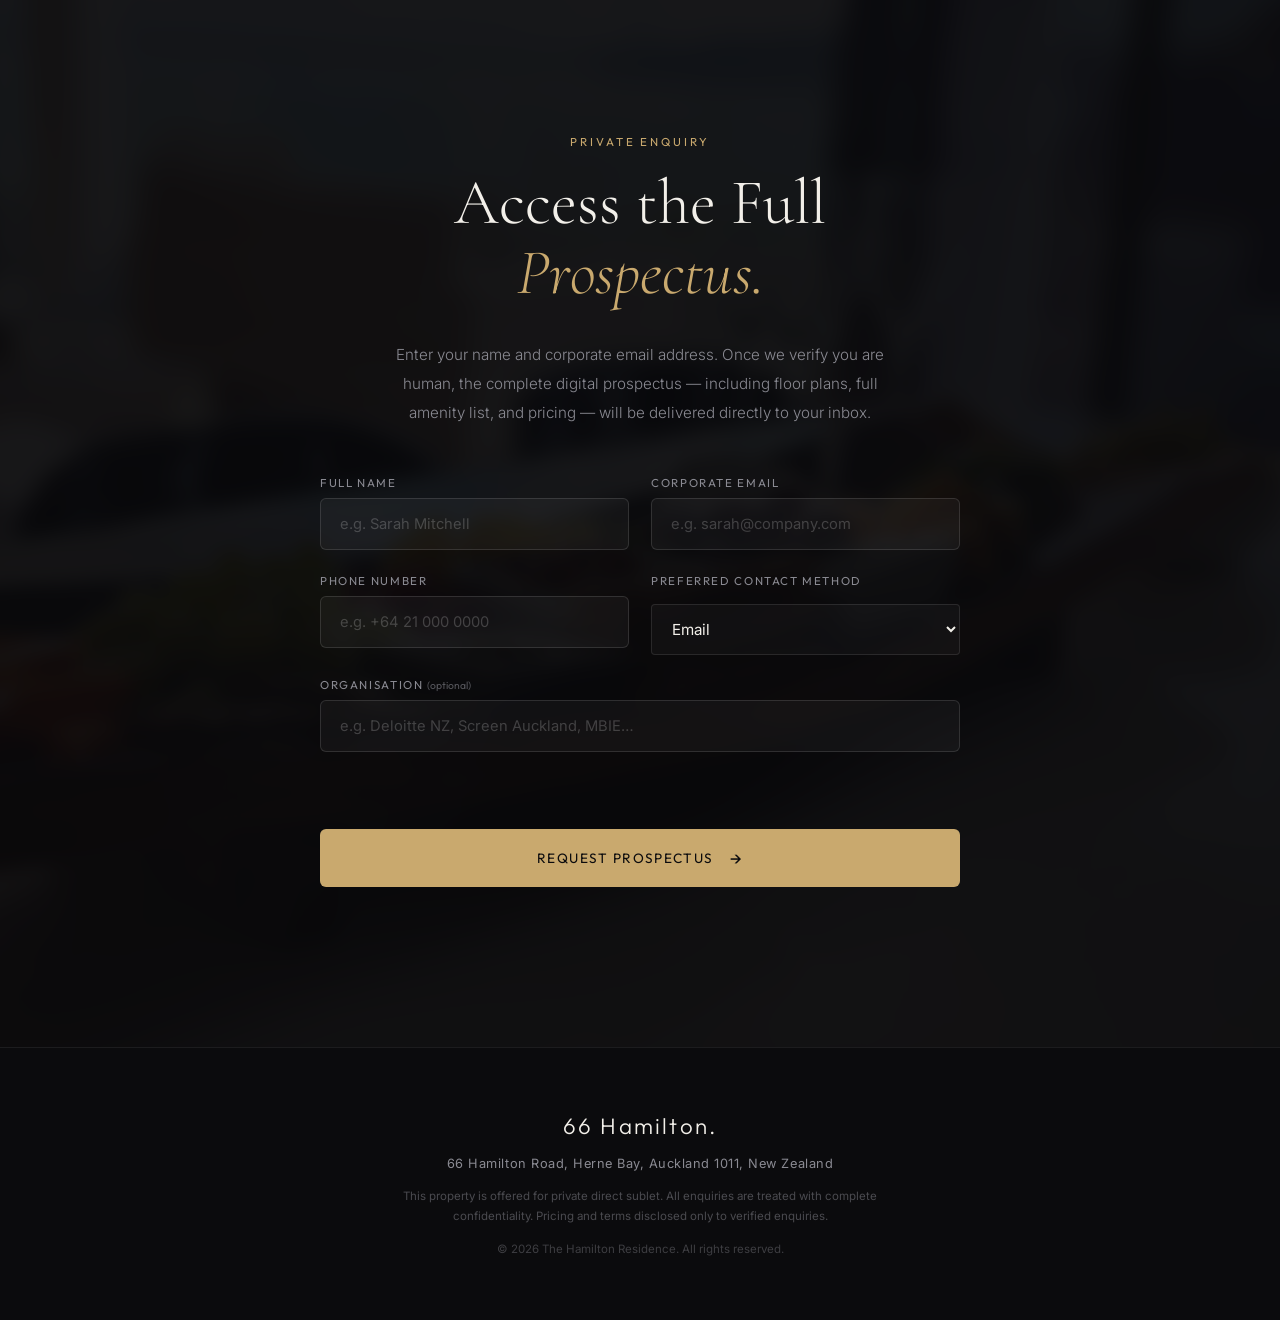
==== commit 3a8e0d7c: "docs: Replace Kitchen-workstation.jpeg with Kitchen-workstation2.jpeg" ====
--- a/index.html
+++ b/index.html
@@ -130,7 +130,7 @@
           <div class="carousel-slide"><img src="assets/kitchen2.jpeg" alt="Kitchen Detail"></div>
           <div class="carousel-slide"><img src="assets/kitchen3.jpeg" alt="Kitchen Storage"></div>
           <div class="carousel-slide"><img src="assets/kitchen4.jpeg" alt="Kitchen Appliances"></div>
-          <div class="carousel-slide"><img src="assets/Kitchen-workstation.jpeg" alt="Kitchen & Workstation"></div>
+          <div class="carousel-slide"><img src="assets/Kitchen-workstation2.jpeg" alt="Kitchen & Workstation"></div>
           
           <!-- Living & Lounge -->
           <div class="carousel-slide"><img src="assets/living_room.jpeg" alt="Living Room"></div>
@@ -195,7 +195,7 @@
           <div class="carousel-thumb"><img src="assets/kitchen2.jpeg" alt="Thumb 4"></div>
           <div class="carousel-thumb"><img src="assets/kitchen3.jpeg" alt="Thumb 5"></div>
           <div class="carousel-thumb"><img src="assets/kitchen4.jpeg" alt="Thumb 6"></div>
-          <div class="carousel-thumb"><img src="assets/Kitchen-workstation.jpeg" alt="Thumb 7"></div>
+          <div class="carousel-thumb"><img src="assets/Kitchen-workstation2.jpeg" alt="Thumb 7"></div>
           <div class="carousel-thumb"><img src="assets/living_room.jpeg" alt="Thumb 8"></div>
           <div class="carousel-thumb"><img src="assets/living_room1.jpeg" alt="Thumb 9"></div>
           <div class="carousel-thumb"><img src="assets/lounge.jpeg" alt="Thumb 10"></div>
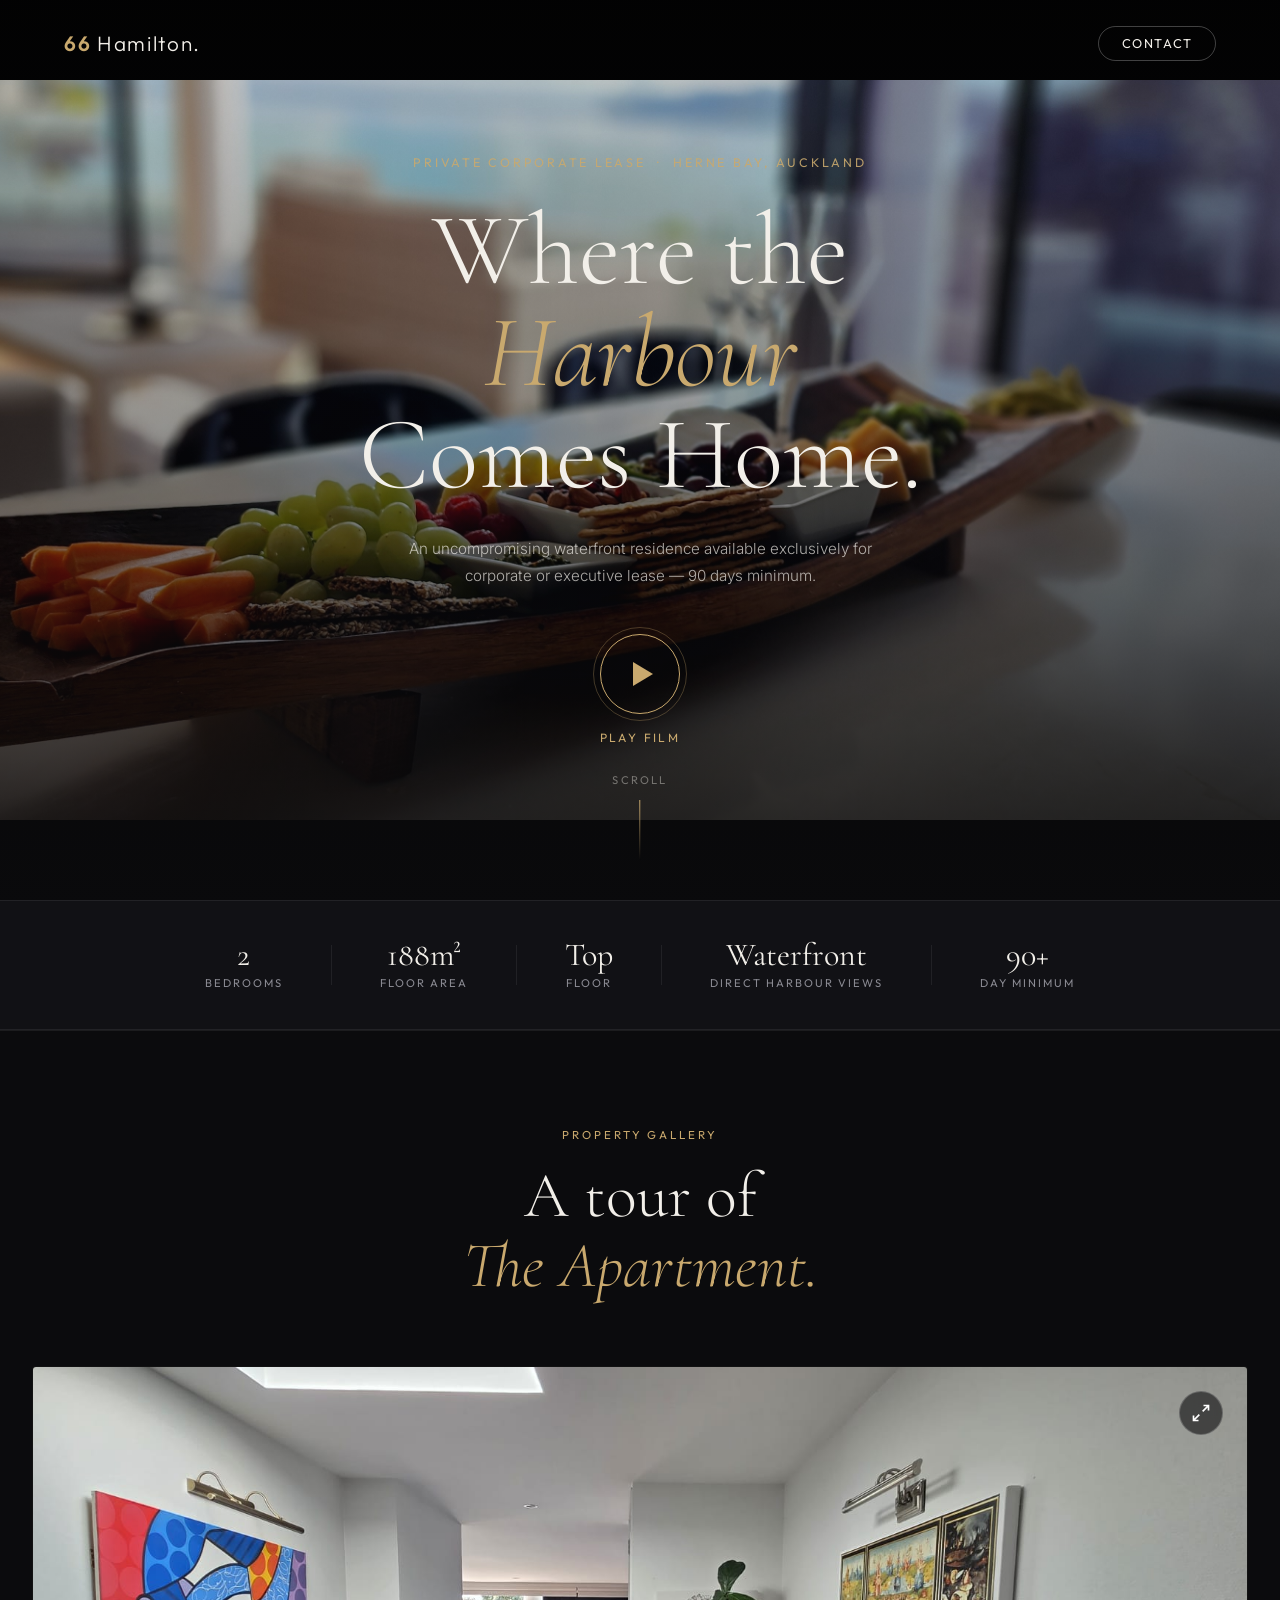
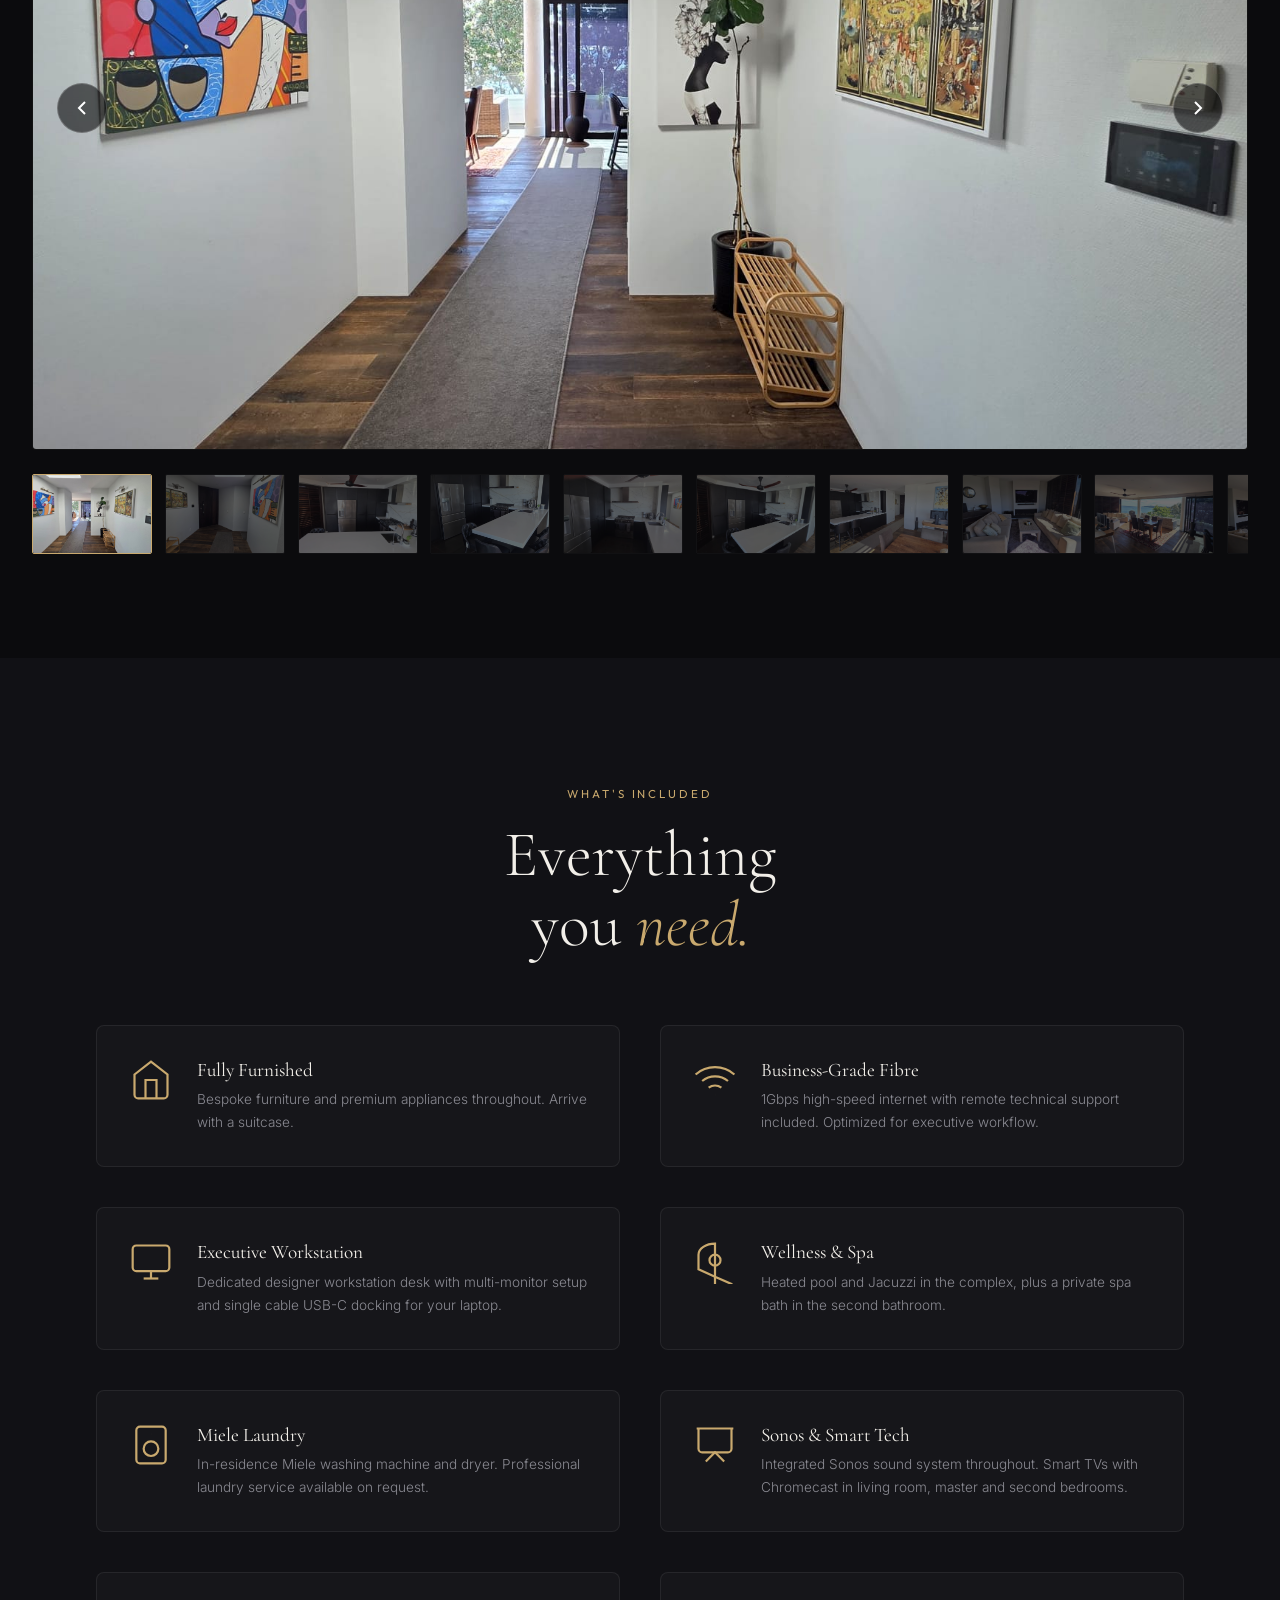
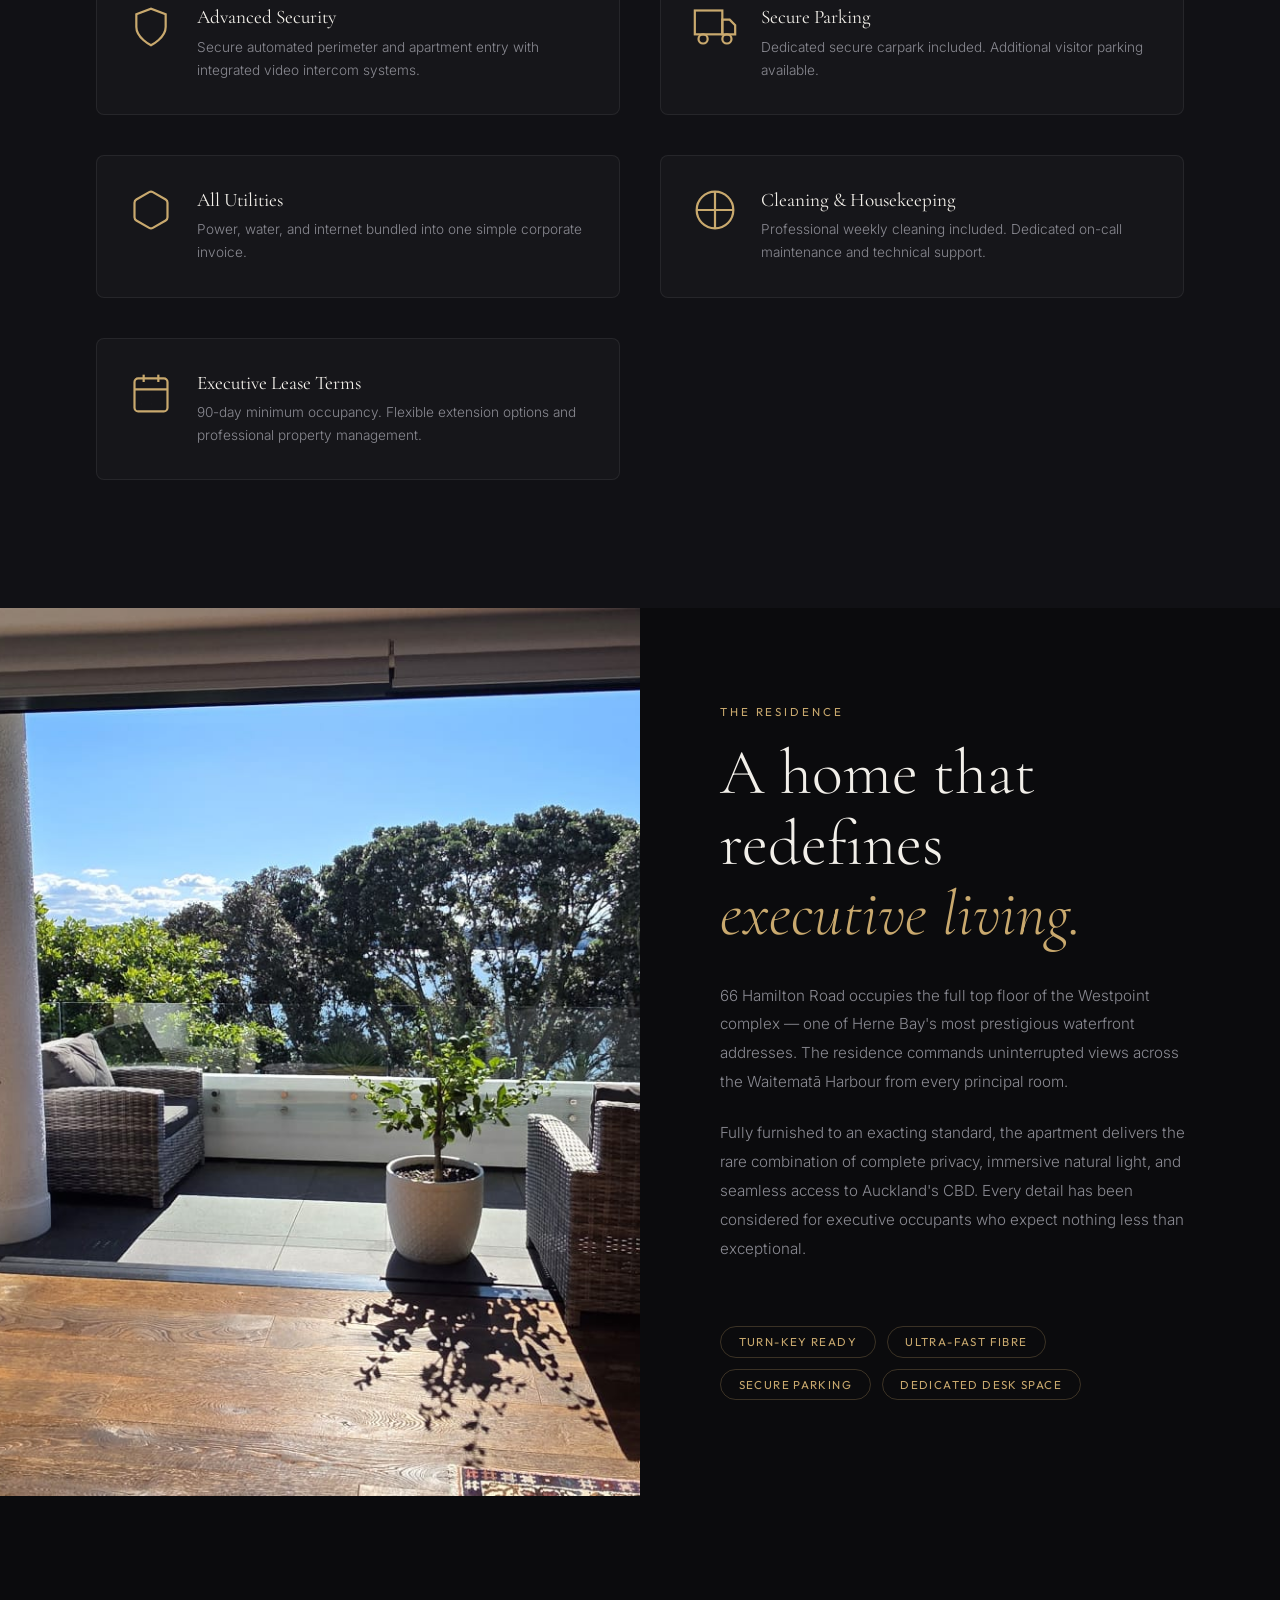
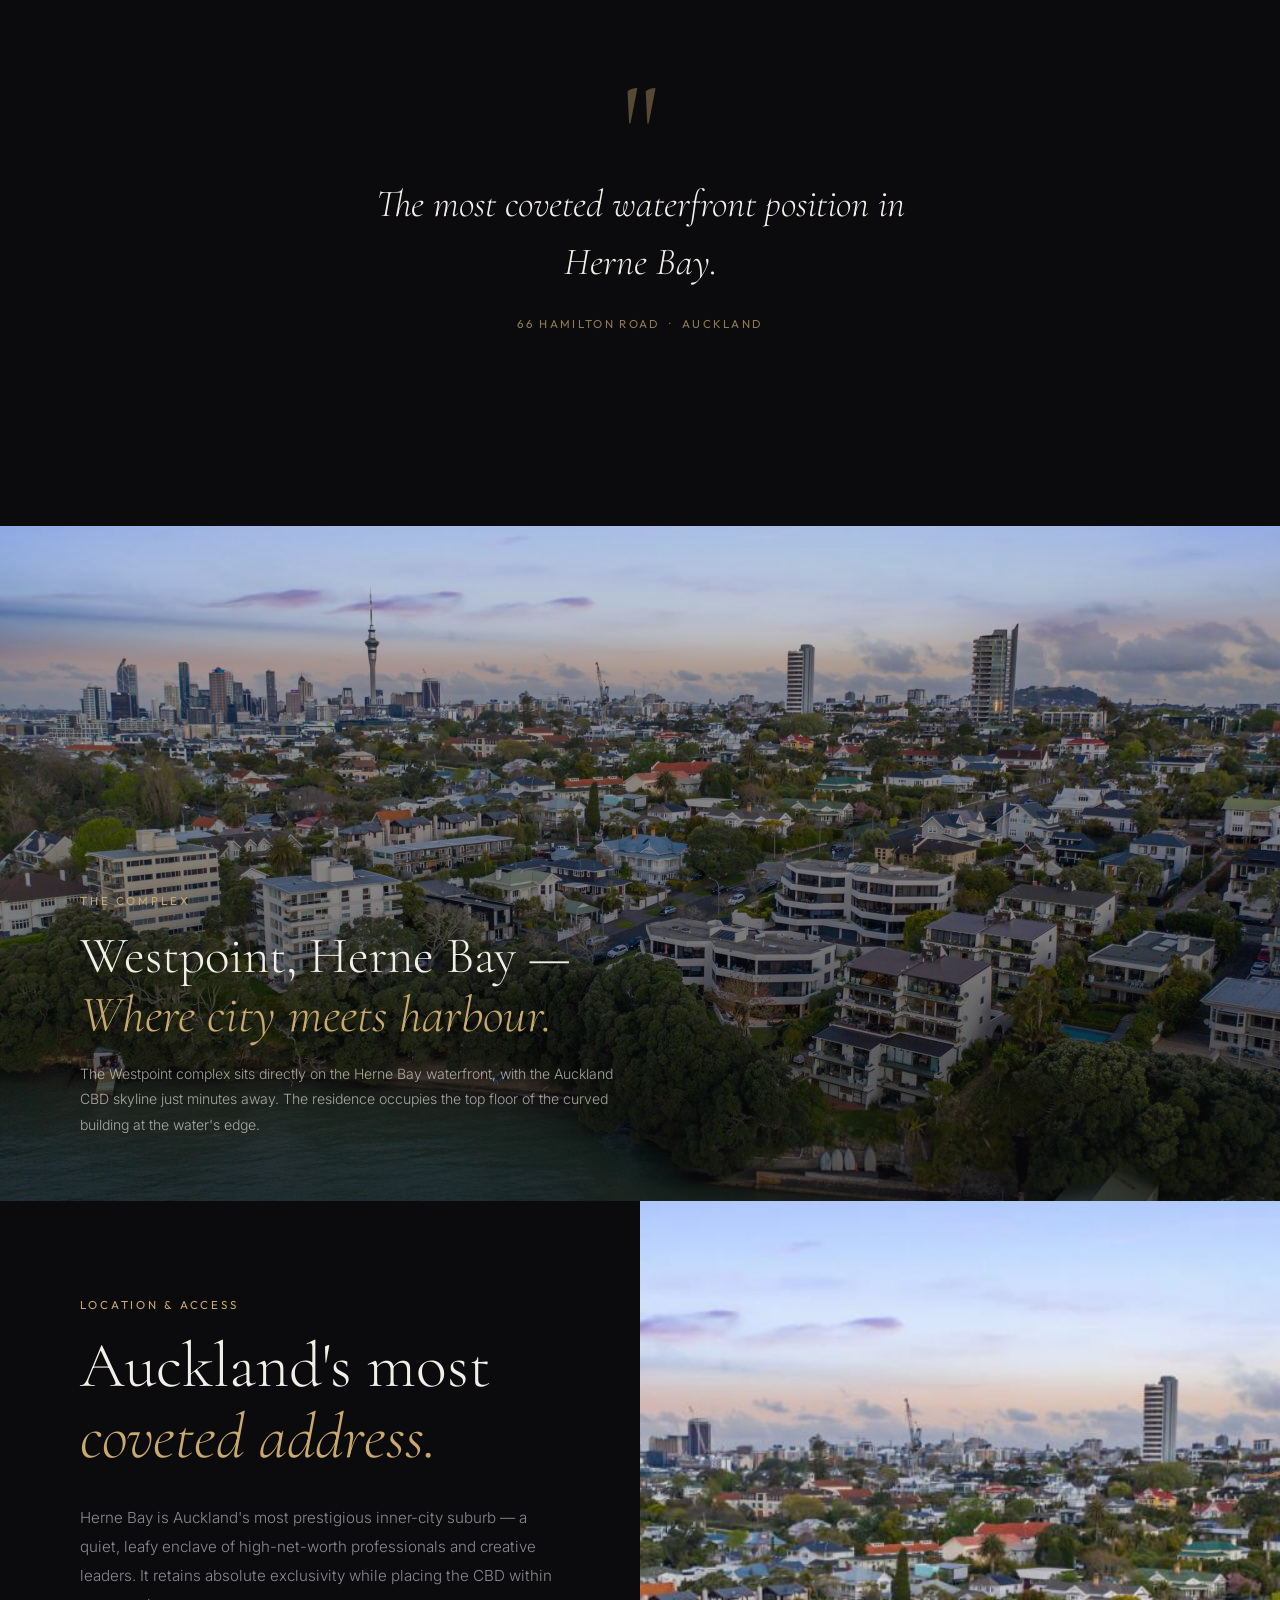
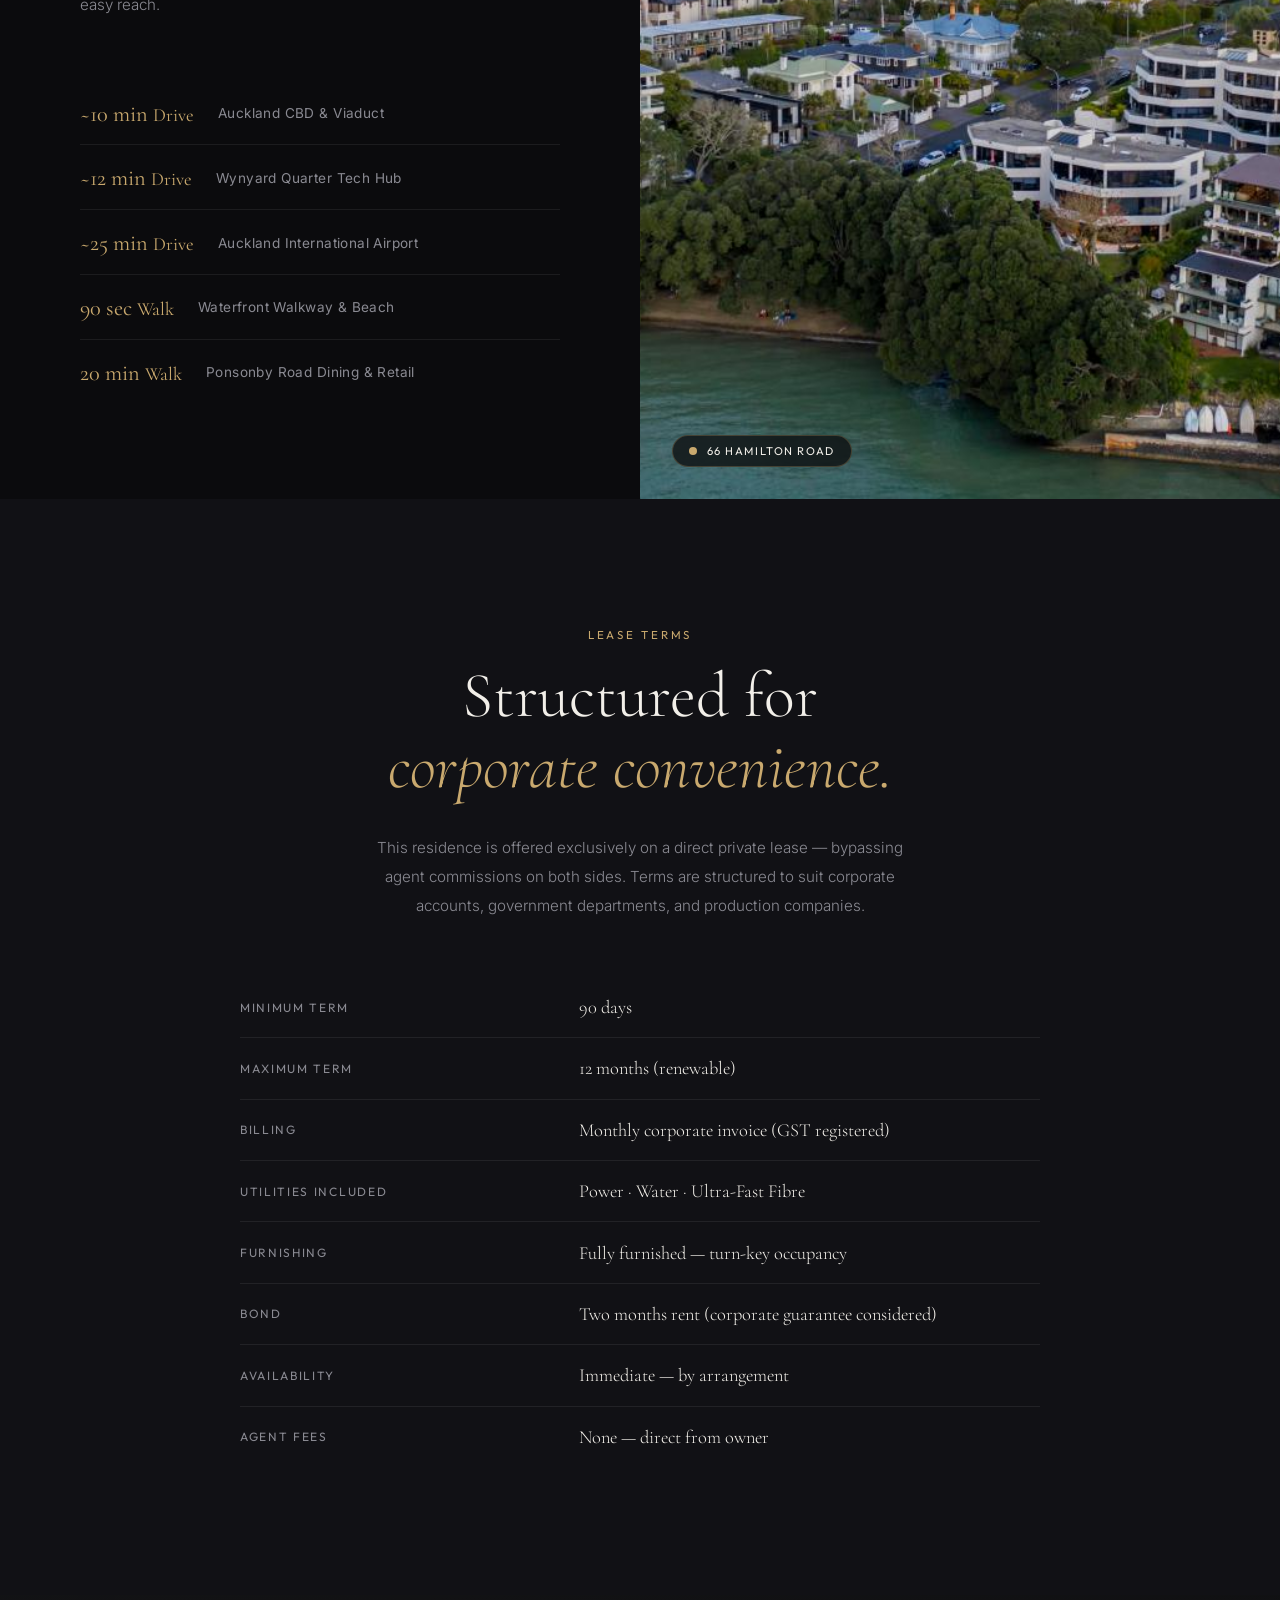
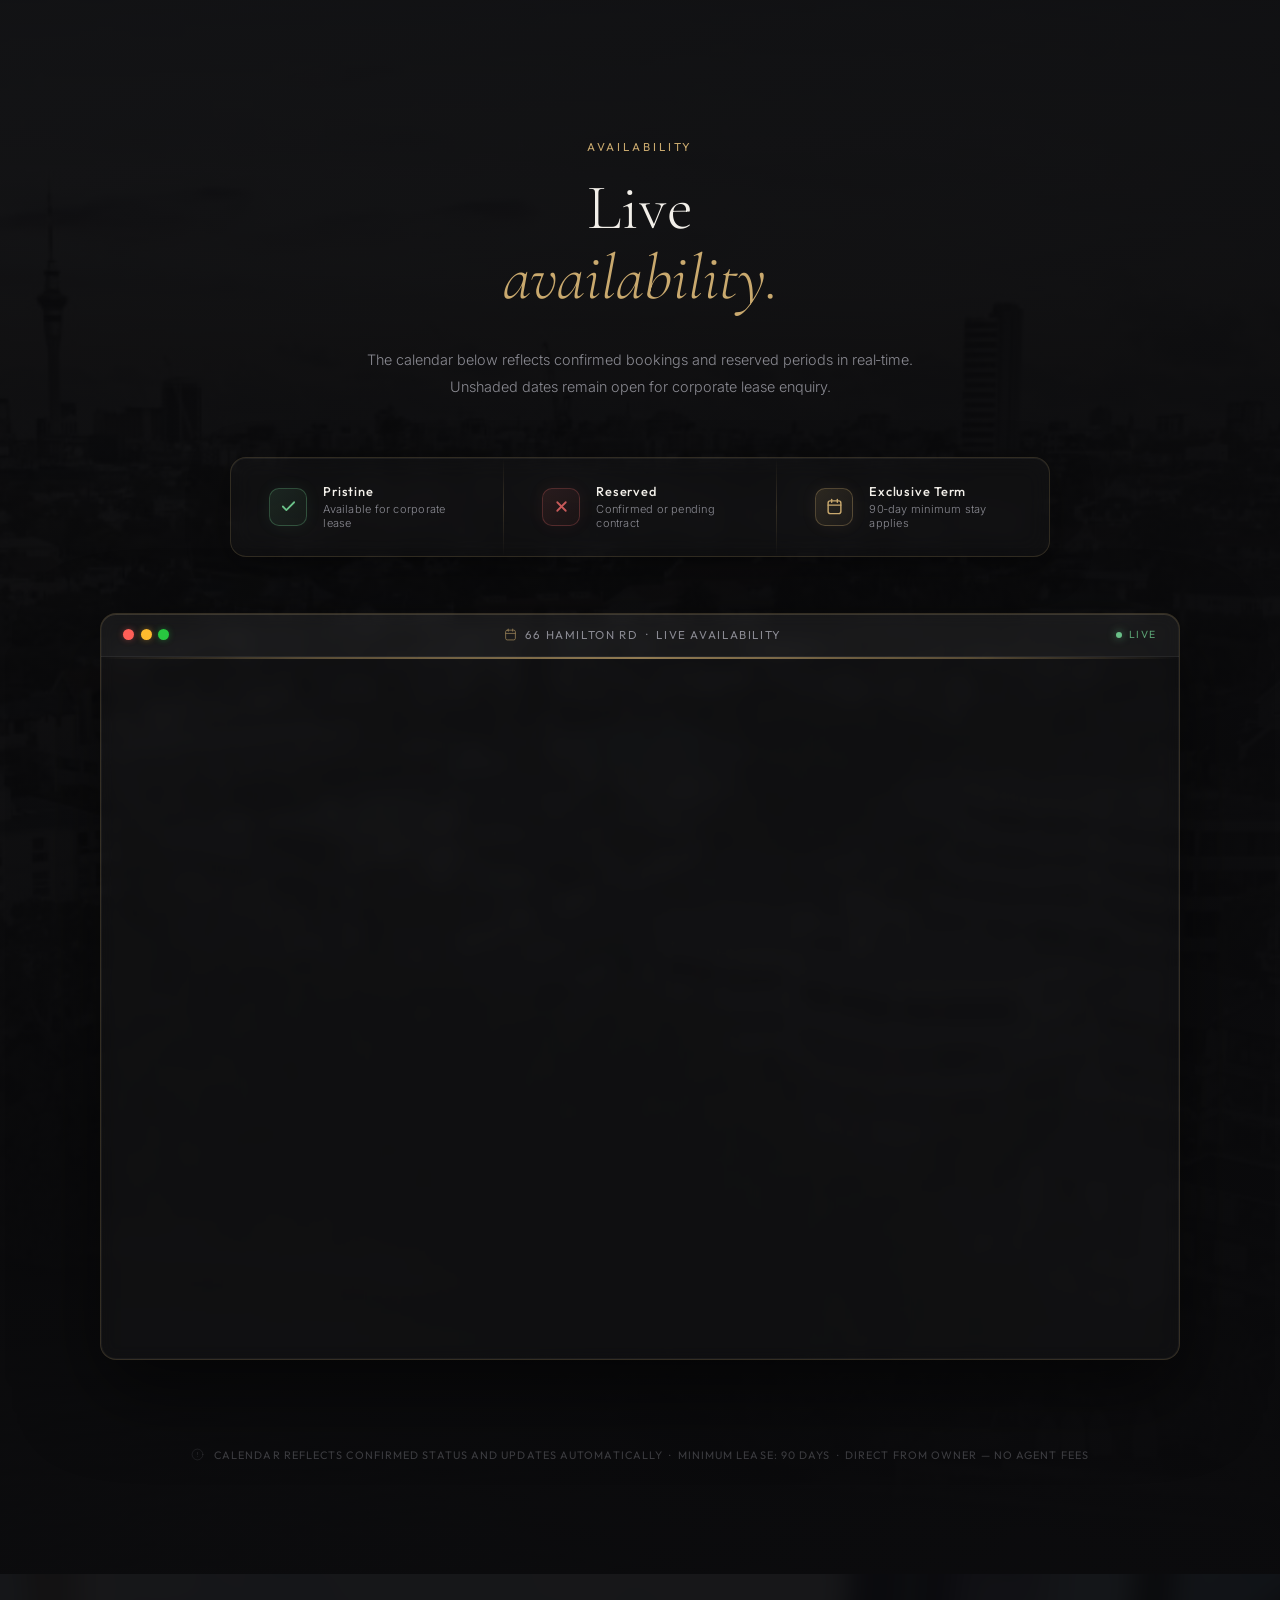
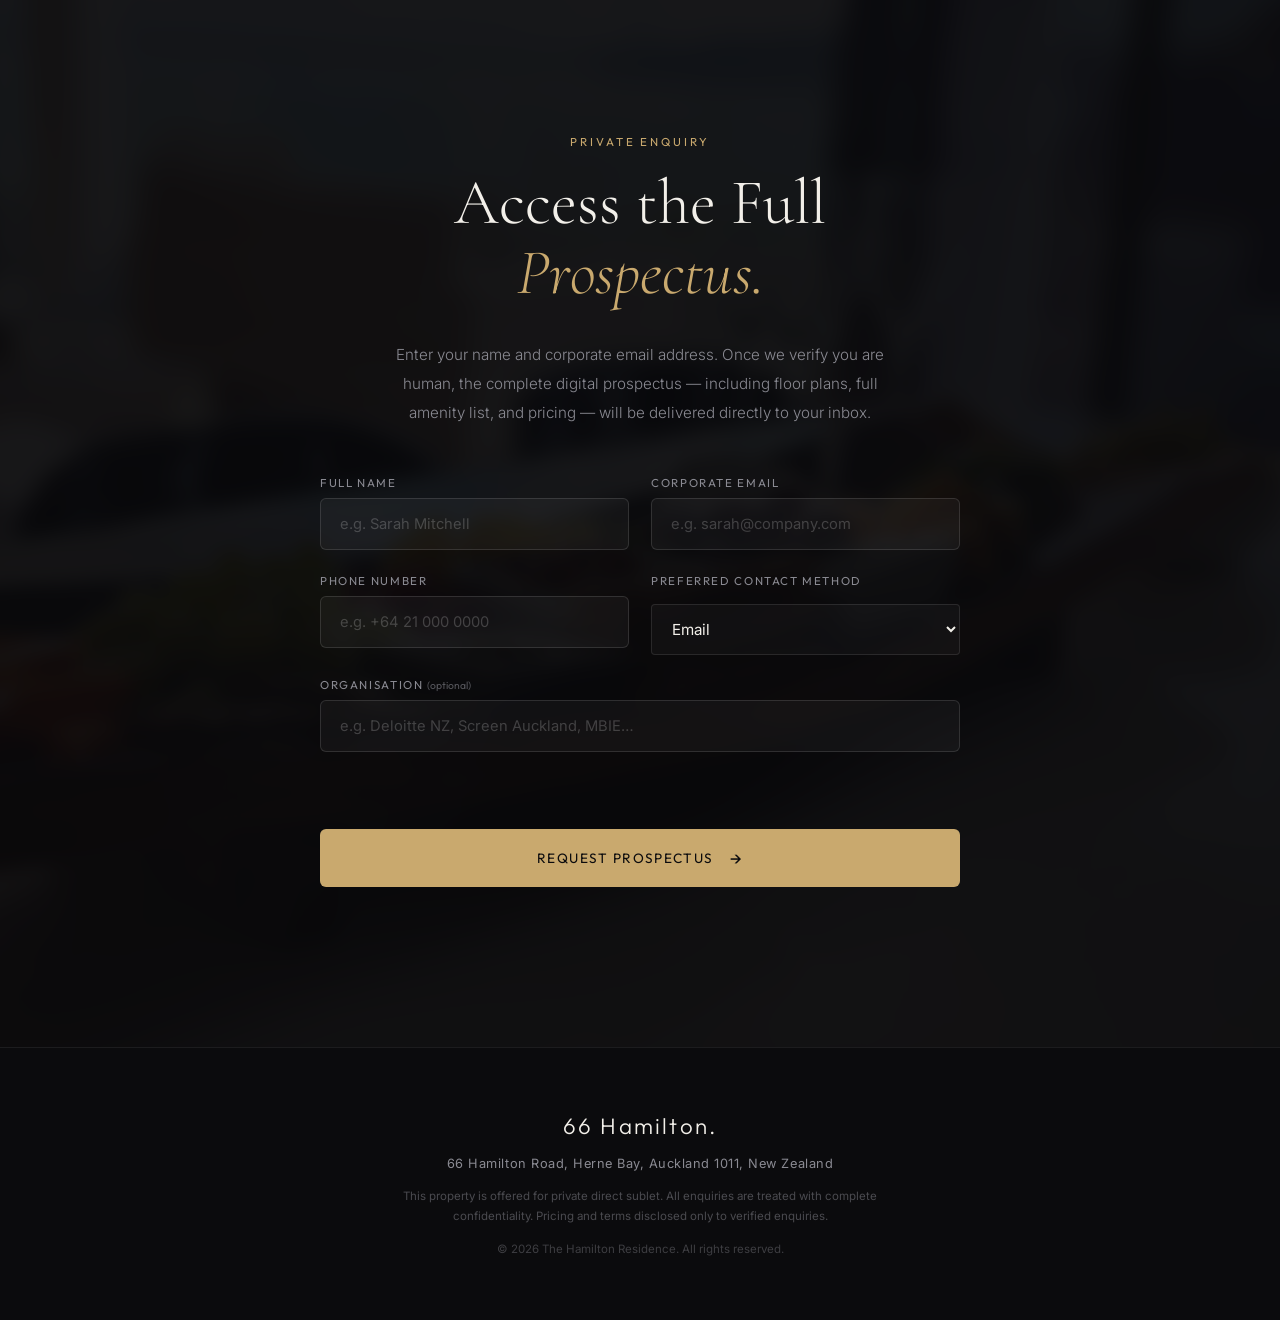
==== commit 8191e977: "docs: Update amenity descriptions for Workstation and Sonos" ====
--- a/index.html
+++ b/index.html
@@ -260,7 +260,7 @@
         </div>
         <div class="amenity-text">
           <h4>Executive Workstation</h4>
-          <p>Dedicated desk with multi-monitor setup, ergonomic chair, and single USB-C docking for your laptop.</p>
+          <p>Dedicated designer workstation desk with multi-monitor setup and single cable USB-C docking for your laptop.</p>
         </div>
       </div>
       <div class="amenity-item">
@@ -298,7 +298,7 @@
         </div>
         <div class="amenity-text">
           <h4>Sonos &amp; Smart Tech</h4>
-          <p>Integrated Sonos sound system throughout. Smart TVs with Chromecast in living and master bedroom.</p>
+          <p>Integrated Sonos sound system throughout. Smart TVs with Chromecast in living room, master and second bedrooms.</p>
         </div>
       </div>
       <div class="amenity-item">
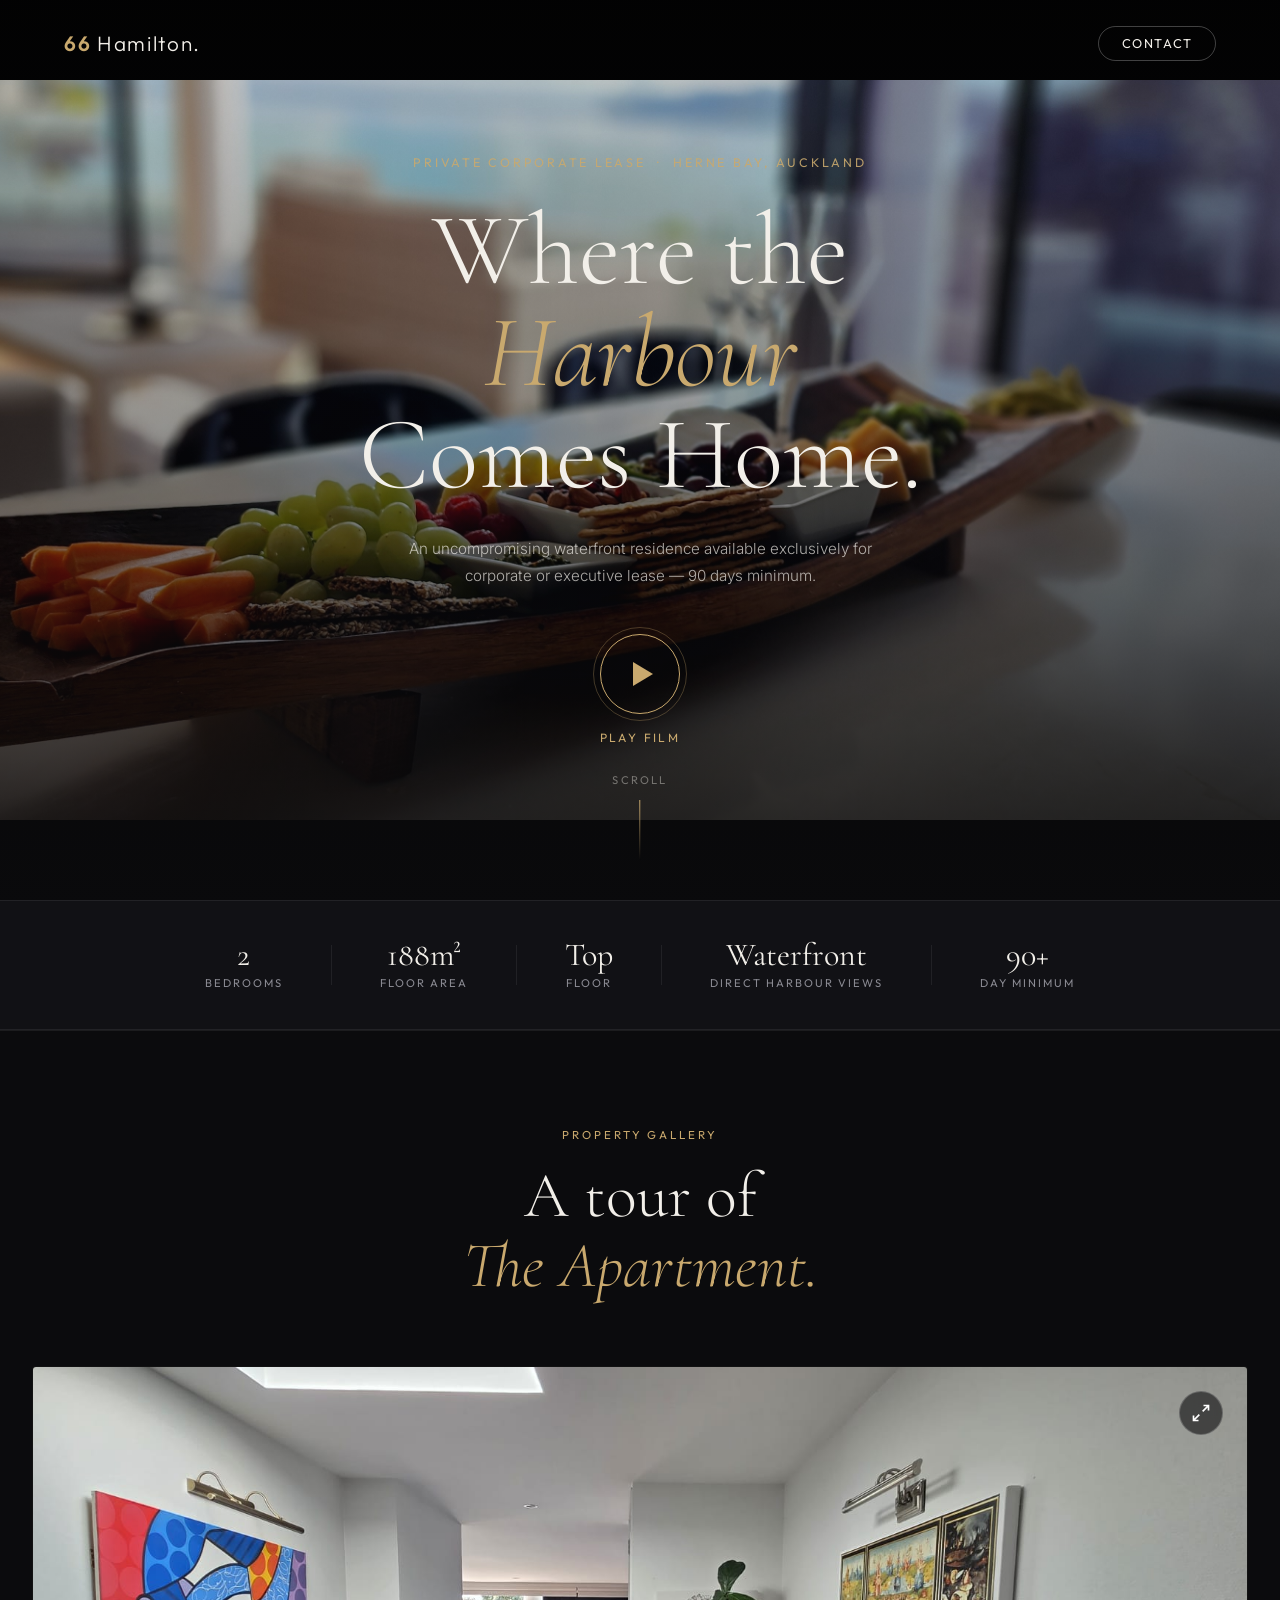
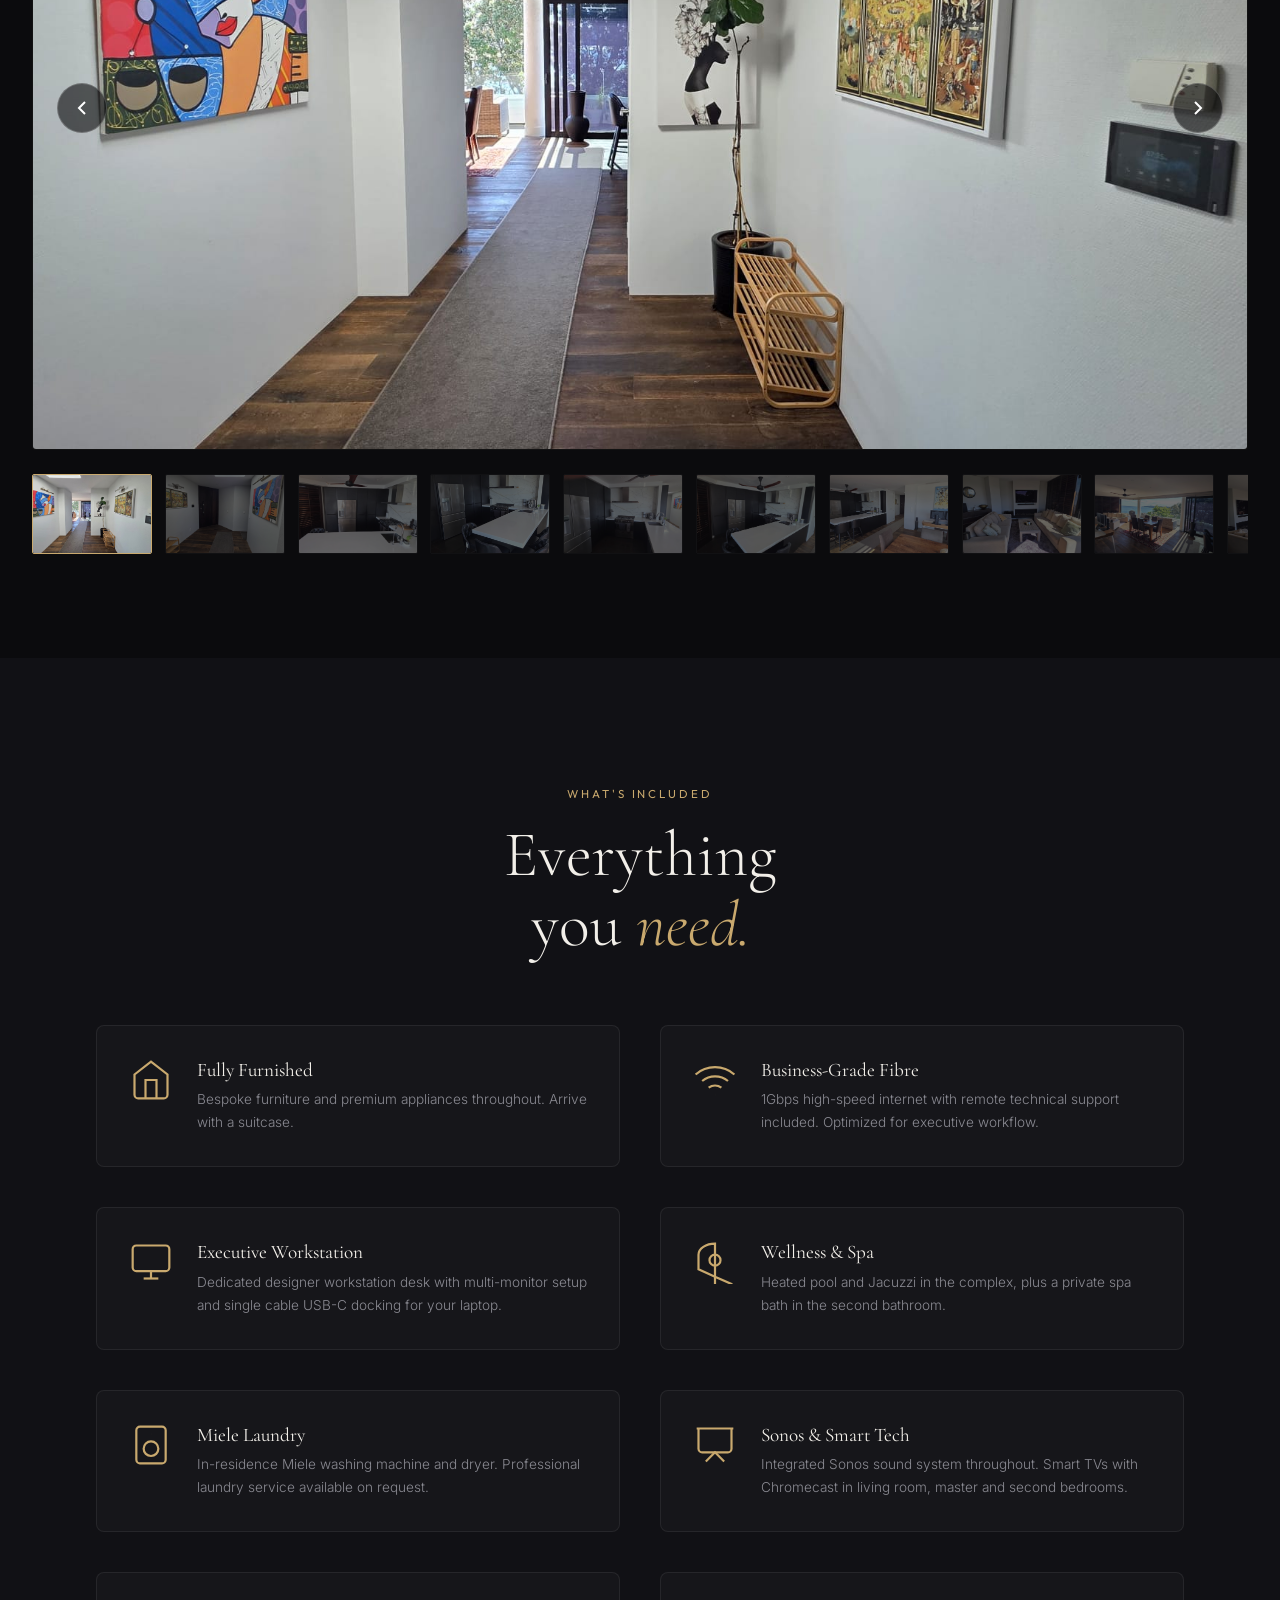
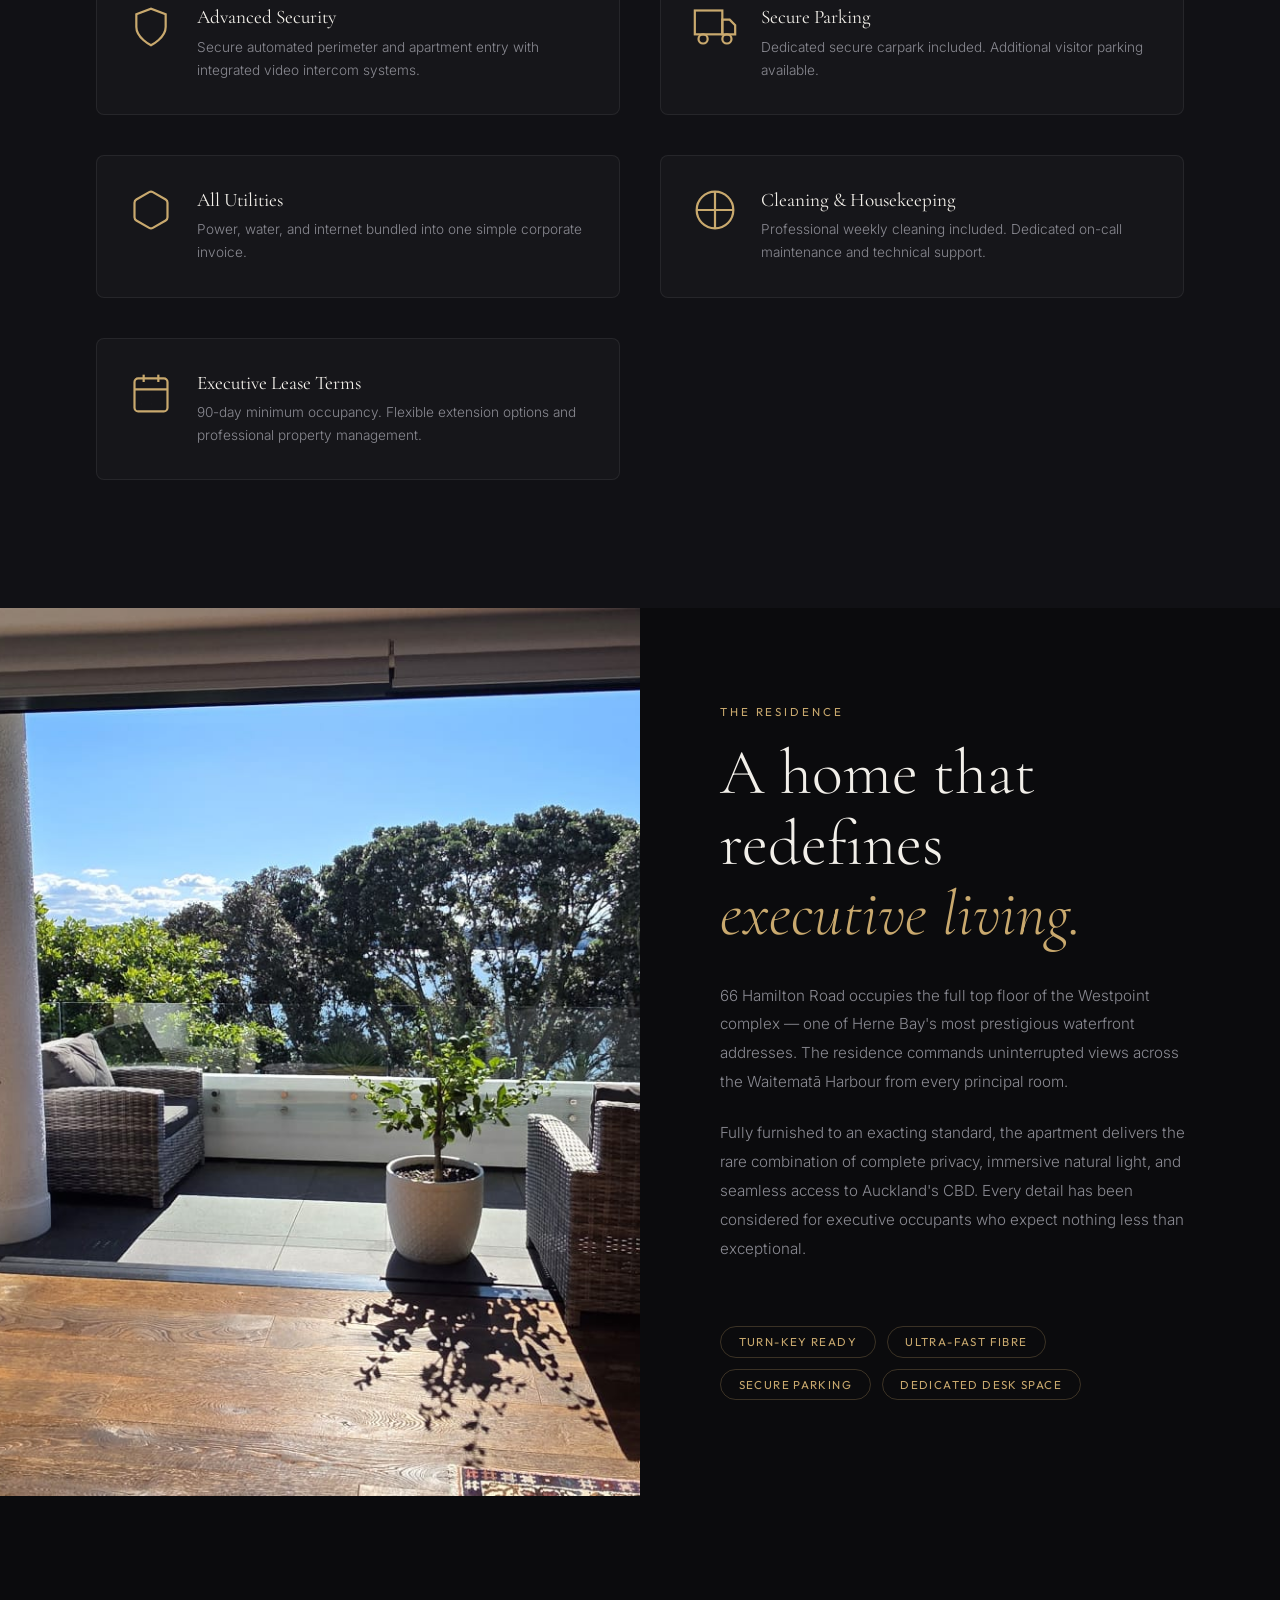
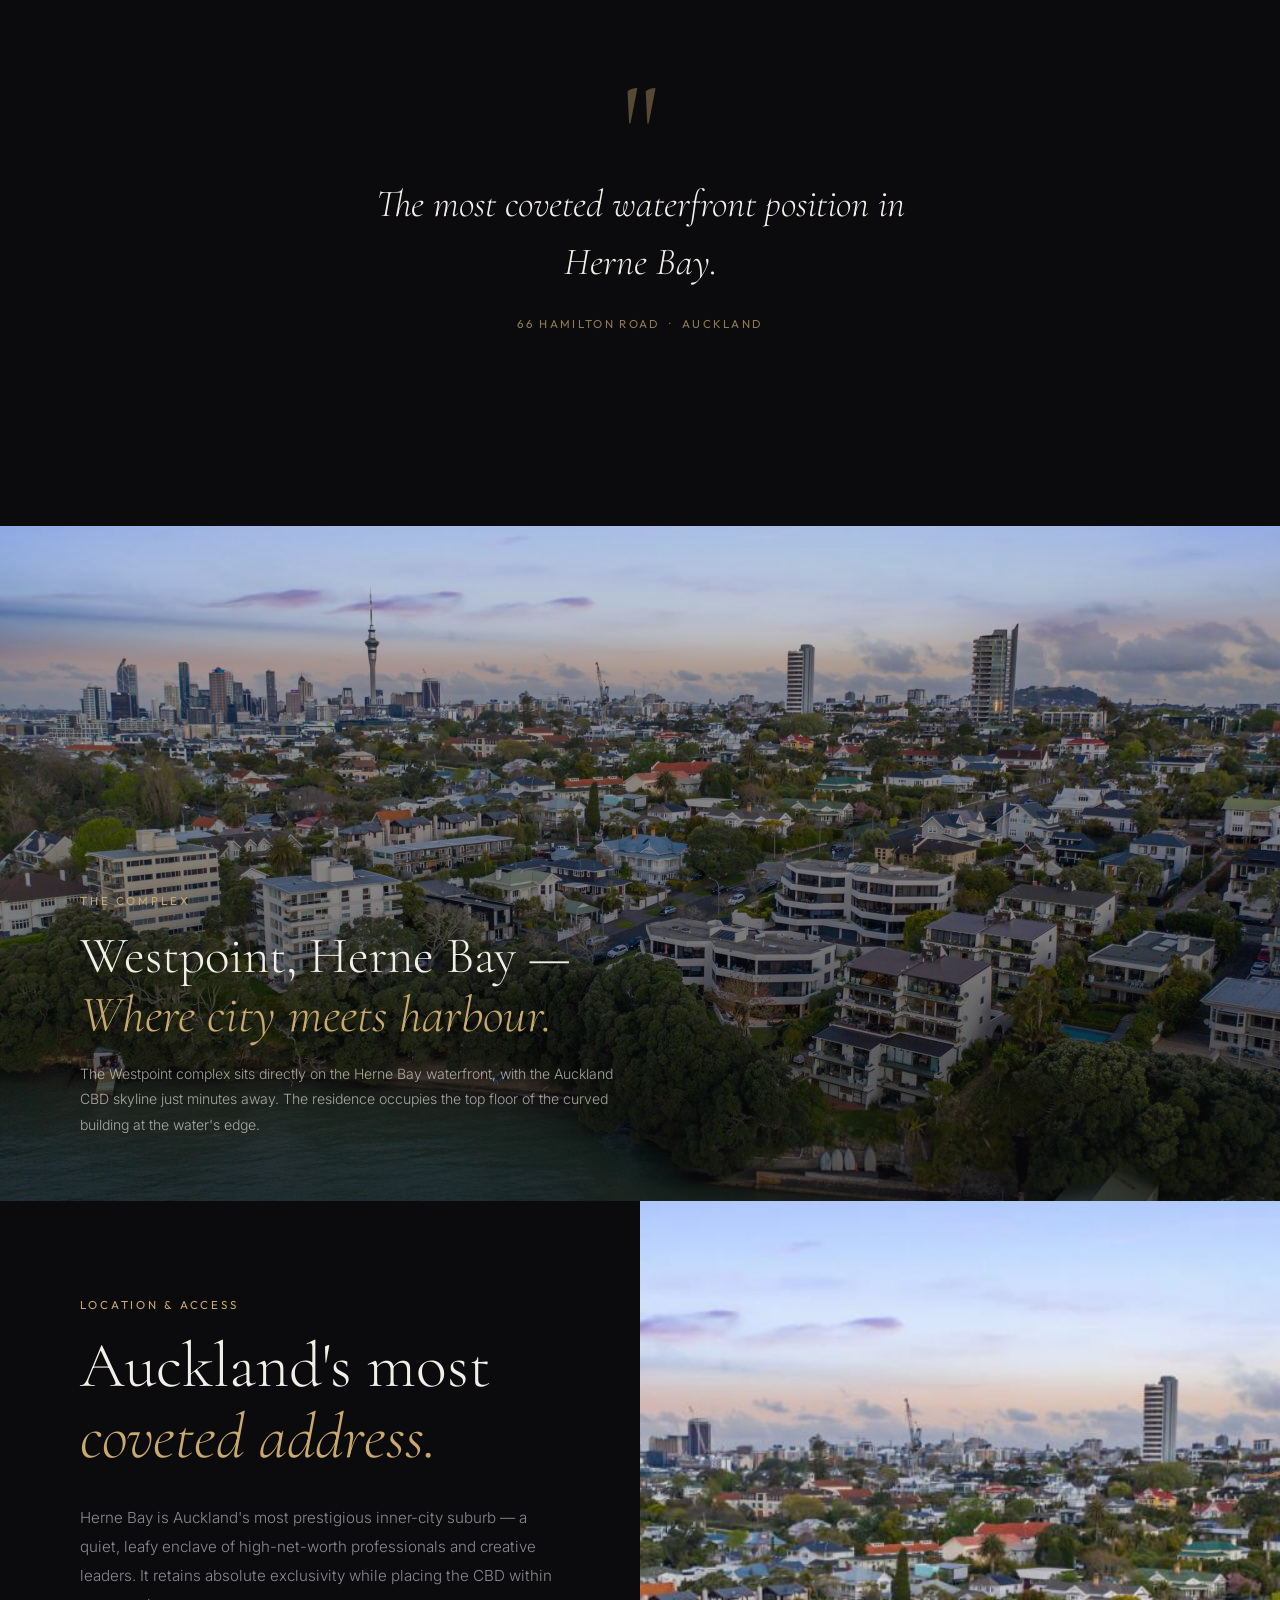
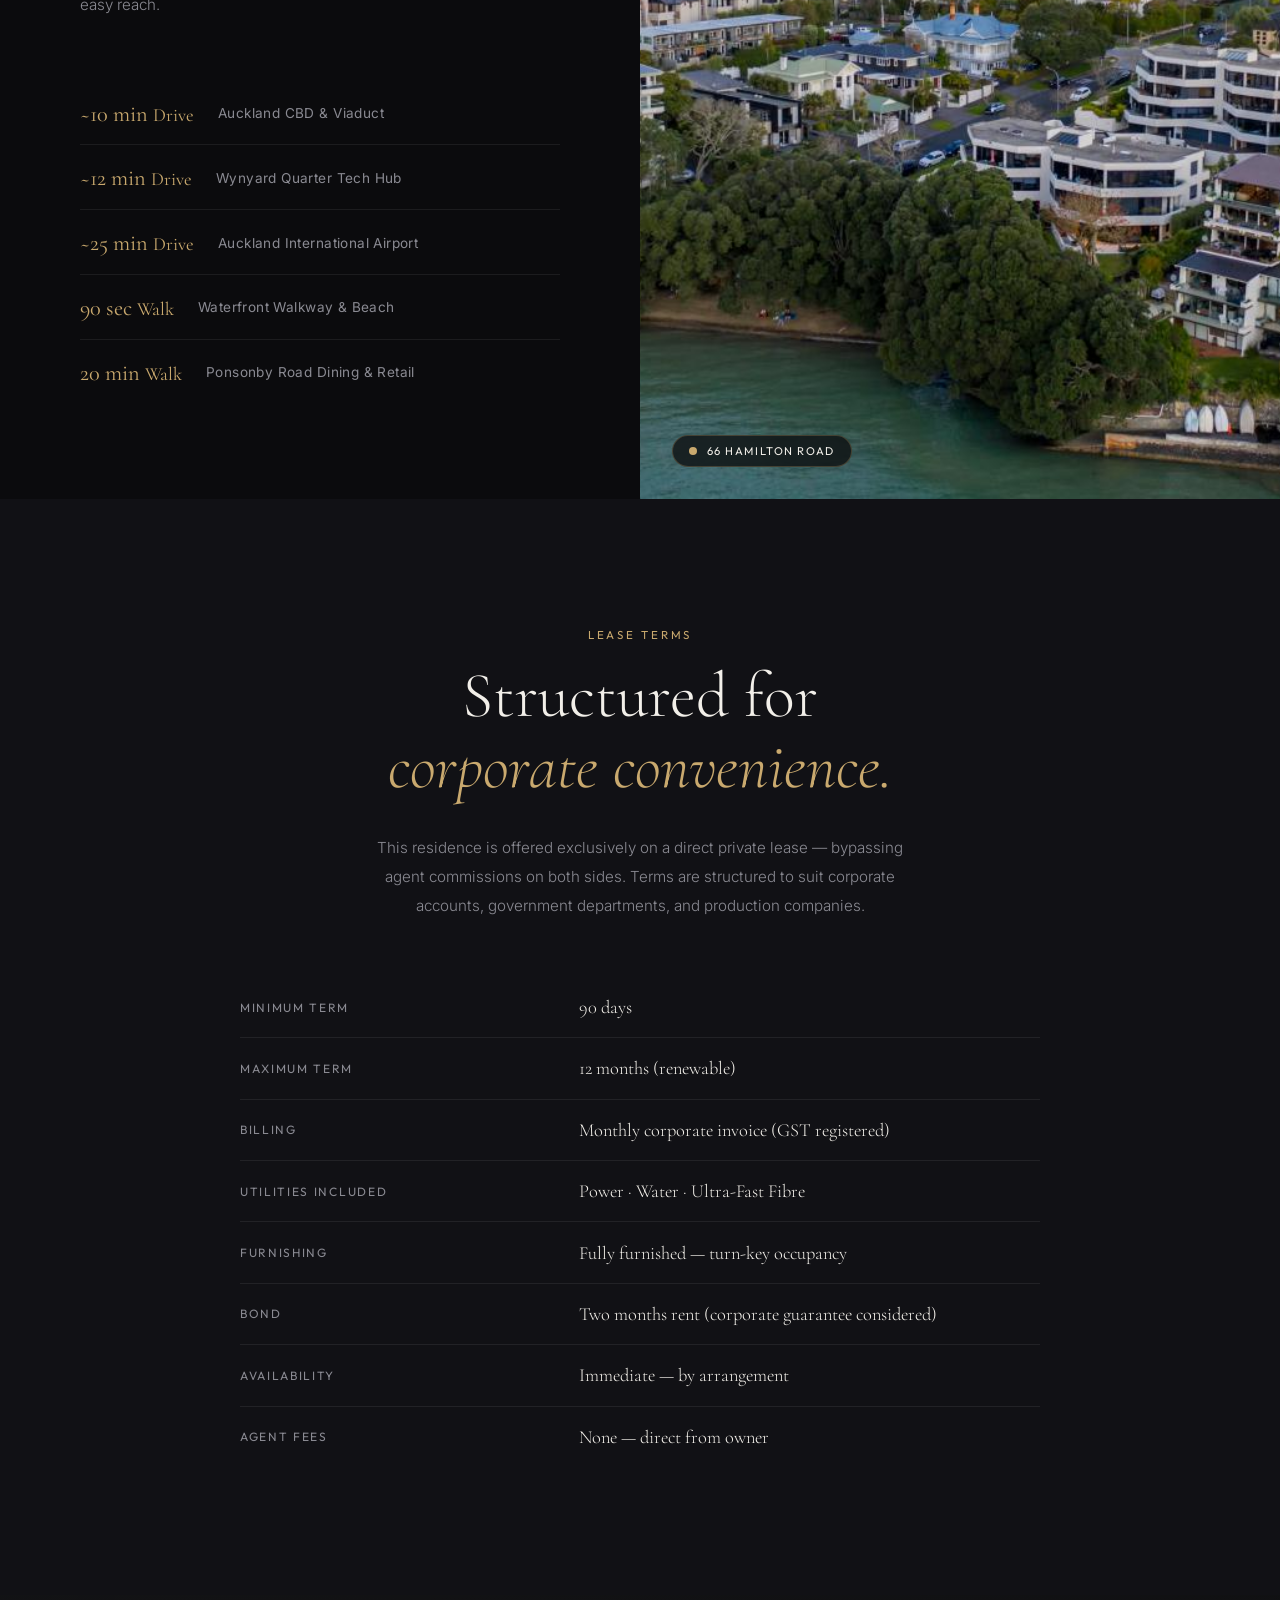
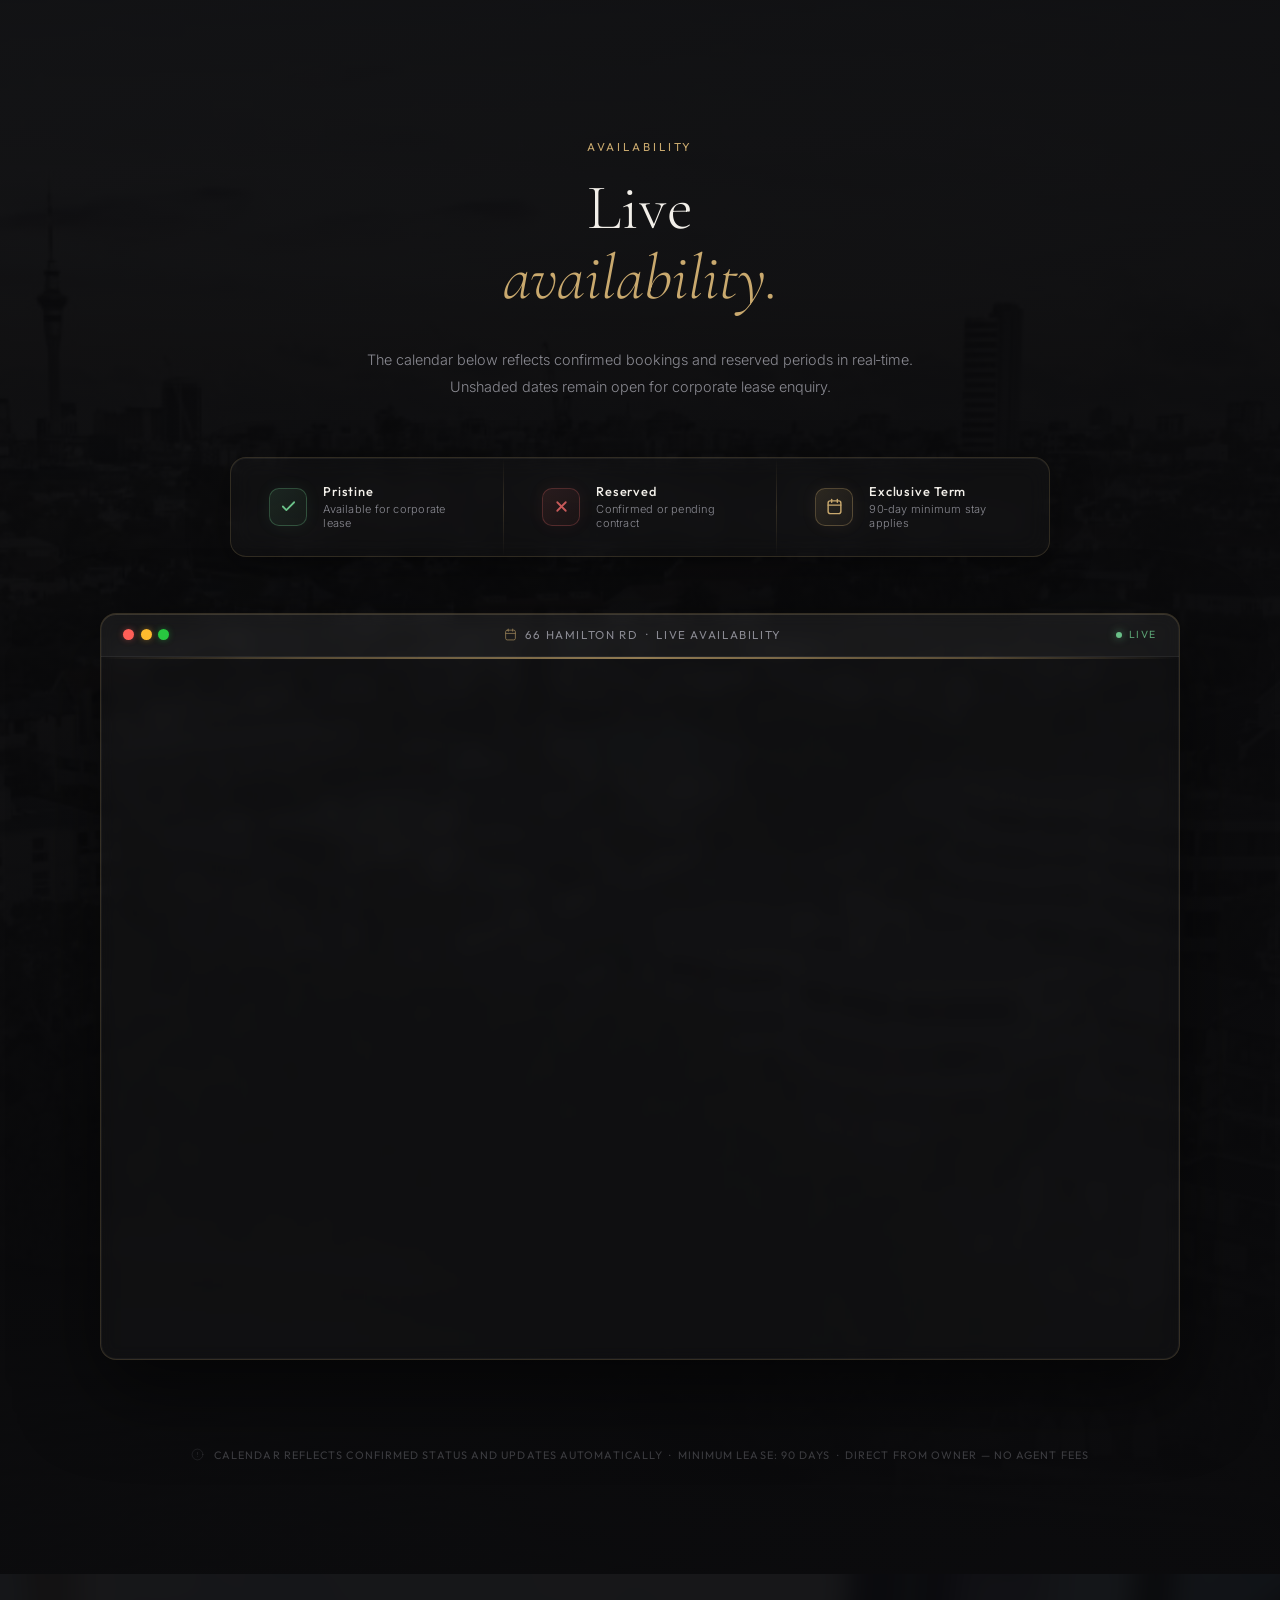
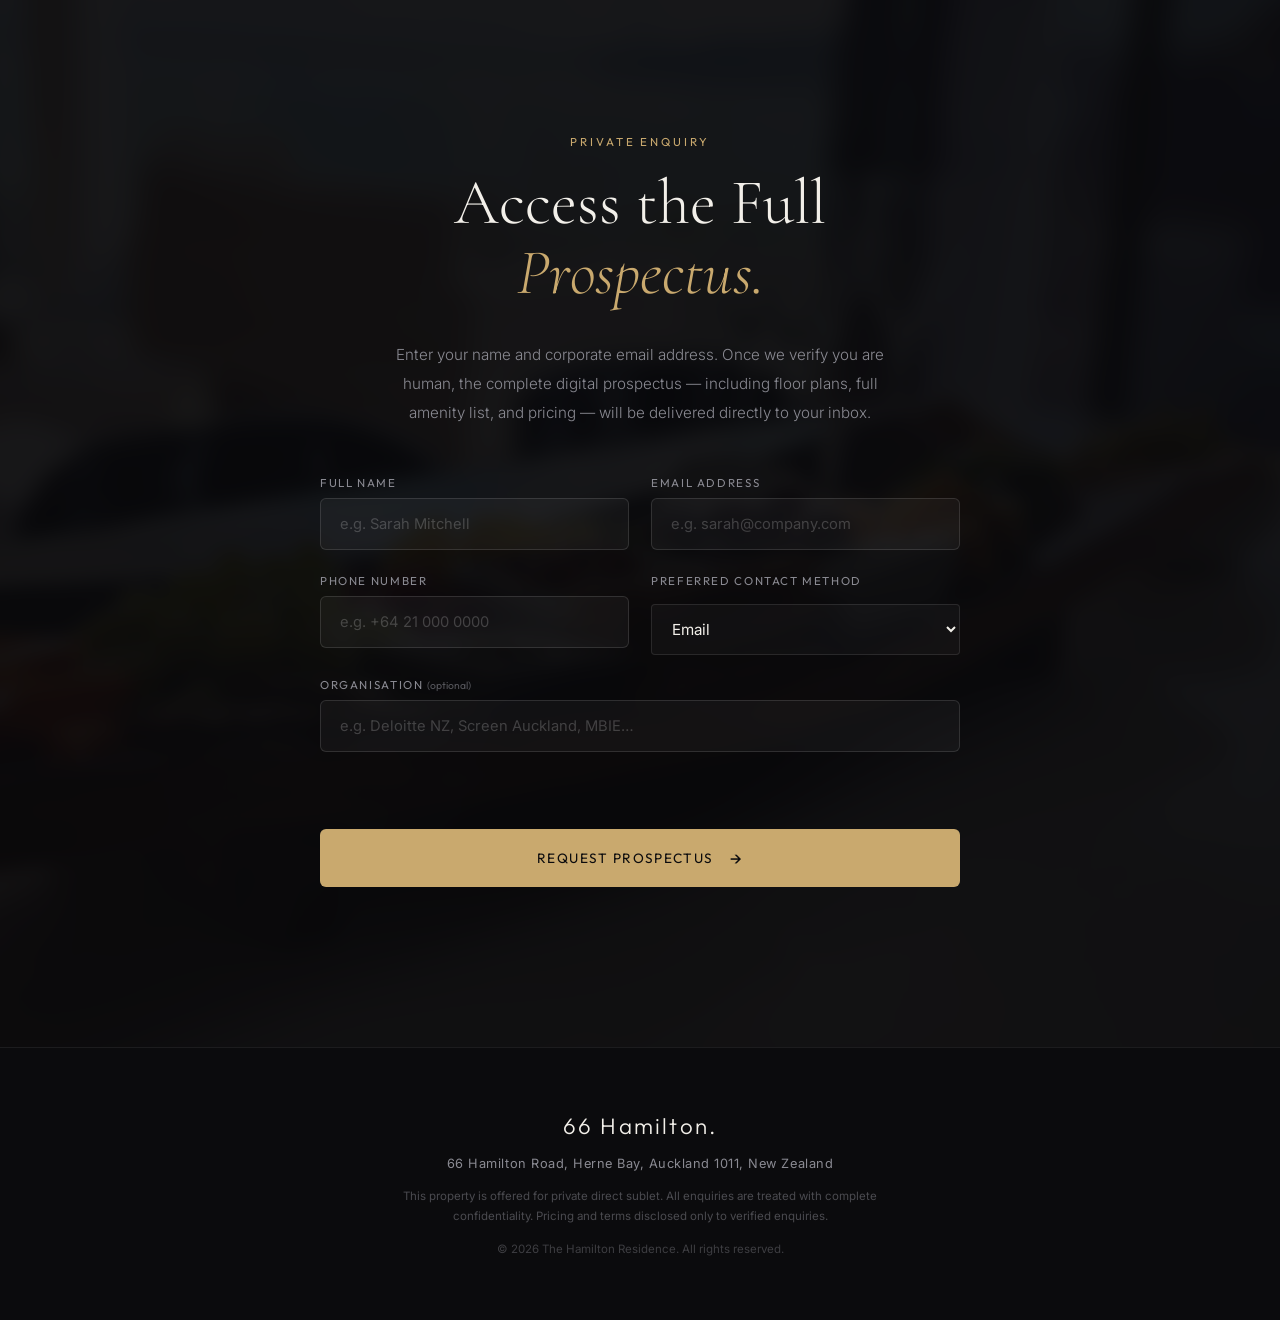
==== commit 8c4f44a0: "feat: implement landlord-initiated maintenance scheduler, timeline updates sync, and Turnstile verif" ====
--- a/index.html
+++ b/index.html
@@ -13,7 +13,7 @@
   <link
     href="https://fonts.googleapis.com/css2?family=Cormorant+Garamond:ital,wght@0,300;0,400;0,600;1,300;1,400&family=Inter:wght@300;400;500&family=Outfit:wght@300;400;500;600&display=swap"
     rel="stylesheet" />
-  <link rel="stylesheet" href="index.css?v=1.2" />
+  <link rel="stylesheet" href="index.css?v=1.3" />
   <script src="https://challenges.cloudflare.com/turnstile/v0/api.js" async defer></script>
 </head>
 
@@ -21,9 +21,9 @@
 
   <!-- ═══════════════════════════════ NAVBAR ═══════════════════════════════ -->
   <nav class="navbar" id="navbar">
-    <div class="nav-logo">
+    <a href="#" class="nav-logo">
       <span class="nav-logo-num">66</span><span class="nav-logo-text"> Hamilton.</span>
-    </div>
+    </a>
     <a href="#prospectus" class="nav-cta" id="nav-cta-btn">Contact</a>
   </nav>
 
@@ -651,7 +651,7 @@
             <input type="text" id="input-name" name="name" placeholder="e.g. Sarah Mitchell" autocomplete="name" required />
           </div>
           <div class="pform-group">
-            <label for="input-email">Corporate Email</label>
+            <label for="input-email">Email Address</label>
             <input type="email" id="input-email" name="email" placeholder="e.g. sarah@company.com" autocomplete="email" required />
           </div>
         </div>
@@ -685,6 +685,27 @@
           <span class="btn-label">Request Prospectus</span>
           <span class="btn-arrow">→</span>
         </button>
+      </form>
+
+      <!-- Step 2: Verification Code Input -->
+      <form id="form-step2" class="pform hidden" novalidate>
+        <div class="pform-group pform-group--full" style="max-width: 400px; margin: 0 auto 1.5rem; text-align: center;">
+          <label for="input-code" style="display: block; margin-bottom: 8px;">Enter Verification Code</label>
+          <p style="color: var(--text-muted); font-size: 0.85rem; margin-top: 5px; margin-bottom: 15px; line-height: 1.5;">
+            We have sent a 6-digit verification code to <strong id="verification-target-email" style="color: var(--accent-gold);">your email</strong>. Please enter the code below to complete your request.
+          </p>
+          <input type="text" id="input-code" name="code" placeholder="• • • • • •" pattern="[0-9]*" inputmode="numeric" maxlength="6" style="text-align: center; letter-spacing: 6px; font-size: 1.4rem; font-weight: bold; padding: 12px; max-width: 250px; margin: 0 auto; background: rgba(255,255,255,0.03); border: 1px solid var(--accent-gold); color: var(--text-primary); border-radius: 4px;" required />
+        </div>
+        <div id="verify-error" class="form-error hidden" style="margin-bottom: 1.5rem;">Invalid or expired verification code.</div>
+        <div style="display: flex; gap: 15px; max-width: 400px; margin: 0 auto;">
+          <button type="button" class="pform-submit" id="btn-back-code" style="background: transparent; border: 1px solid rgba(255,255,255,0.15); color: var(--text-primary); padding: 12px 20px; font-size: 0.9rem; flex: 1; border-radius: 4px; cursor: pointer;">
+            Back
+          </button>
+          <button type="submit" class="pform-submit" id="btn-verify-code" style="padding: 12px 20px; font-size: 0.9rem; flex: 2; border-radius: 4px;">
+            <span class="btn-label">Confirm Verification</span>
+            <span class="btn-arrow">→</span>
+          </button>
+        </div>
       </form>
 
       <!-- Step 3: Success -->
--- a/index.css
+++ b/index.css
@@ -16,7 +16,7 @@
 /* ── NAVBAR ── */
 .navbar{position:fixed;top:0;left:0;width:100%;z-index:100;display:flex;justify-content:space-between;align-items:center;padding:1.6rem 4rem;transition:background .4s,backdrop-filter .4s,padding .4s,border-color .4s;border-bottom:1px solid transparent}
 .navbar.scrolled{background:rgba(11,11,13,.85);backdrop-filter:blur(16px);padding:1rem 4rem;border-color:var(--border)}
-.nav-logo{font-family:'Outfit',sans-serif;font-size:1.3rem;letter-spacing:.08em}
+.nav-logo{font-family:'Outfit',sans-serif;font-size:1.3rem;letter-spacing:.08em;text-decoration:none;display:inline-block}
 .nav-logo-num{color:var(--accent-gold);font-weight:600}
 .nav-logo-text{font-weight:300;color:var(--text-primary)}
 .nav-cta{font-family:'Outfit',sans-serif;font-size:.8rem;letter-spacing:.12em;text-transform:uppercase;color:var(--text-primary);text-decoration:none;border:1px solid rgba(255,255,255,.25);padding:.55rem 1.4rem;border-radius:50px;transition:all .3s;white-space:nowrap}
@@ -70,6 +70,22 @@
 #gallery-fullscreen-wrap:fullscreen{width:100vw;height:100vh;border:none;border-radius:0}
 #gallery-fullscreen-wrap:fullscreen .carousel-slide img{object-fit:contain;background:#000}
 #gallery-fullscreen-wrap:fullscreen .fullscreen-btn{top:2rem;right:2rem}
+
+/* Hero Fullscreen Fixes */
+#hero-video-wrap:fullscreen .hero-video {
+  width: 100% !important;
+  height: 100% !important;
+  max-height: 100vh !important;
+  object-fit: contain !important;
+}
+#hero-video-wrap:fullscreen::before,
+#hero-video-wrap:fullscreen::after {
+  display: none !important;
+}
+#hero-video-wrap:fullscreen .hero-fullscreen-btn {
+  bottom: 2rem !important;
+  right: 2rem !important;
+}
 
 .carousel-thumbnails-wrap{margin-top:1.5rem;overflow-x:auto;padding-bottom:.5rem;scrollbar-width:none}
 .carousel-thumbnails-wrap::-webkit-scrollbar{display:none}
@@ -222,7 +238,12 @@
   .stat-item{padding:0 1rem}
   .gallery-grid{grid-template-columns:1fr 1fr;grid-template-rows:auto}
   .gallery-section{padding:4rem 1rem}
-  .amenities-section{padding:4rem 1.5rem}
+  .amenities-section{padding:4rem 1rem}
+  .amenities-grid{grid-template-columns:1fr !important;width:100% !important;gap:1rem !important}
+  .amenity-item{padding:1rem !important;gap:0.8rem !important;width:100% !important;box-sizing:border-box !important}
+  .amenity-icon{width:28px !important;height:28px !important}
+  .amenity-text h4{font-size:1.1rem}
+  .amenity-text p{font-size:0.8rem;line-height:1.6}
   .terms-section{padding:4rem 1.5rem}
   .pform-row{grid-template-columns:1fr}
   .location-map-wrap{height:300px}
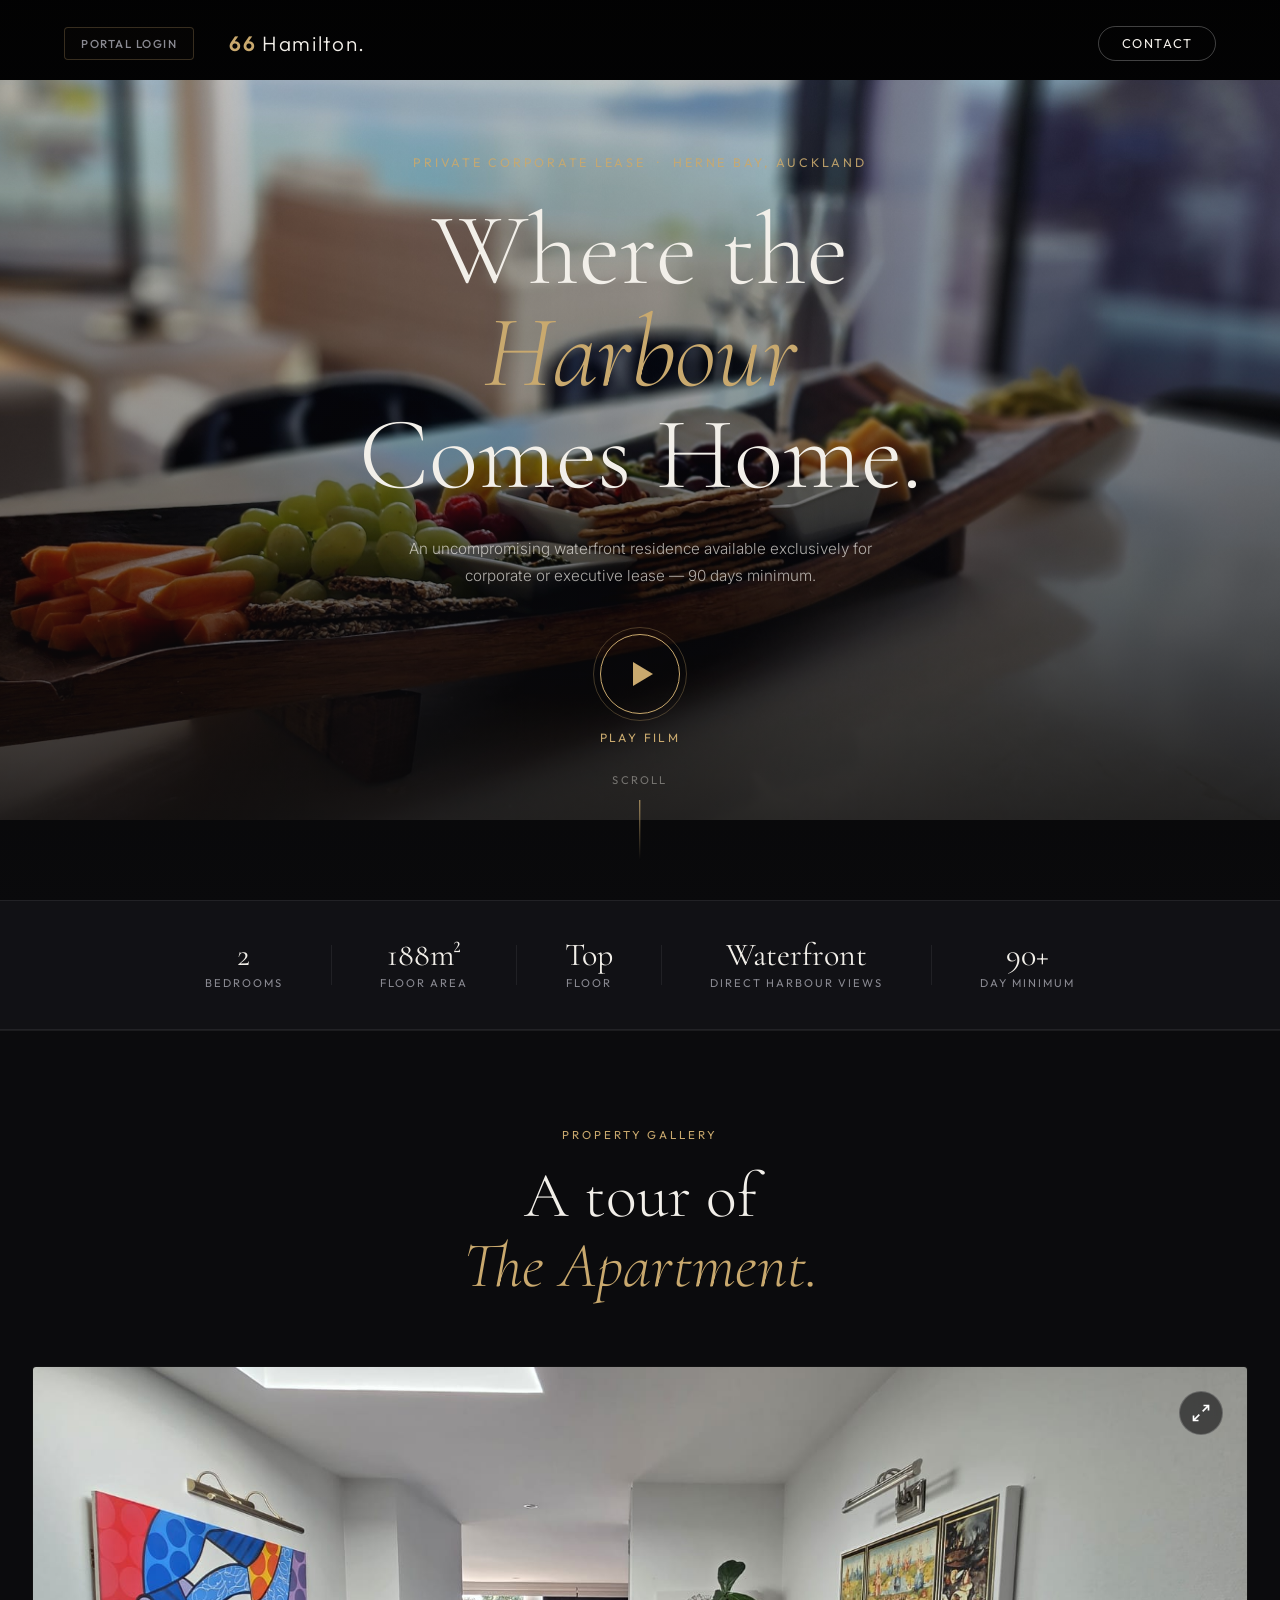
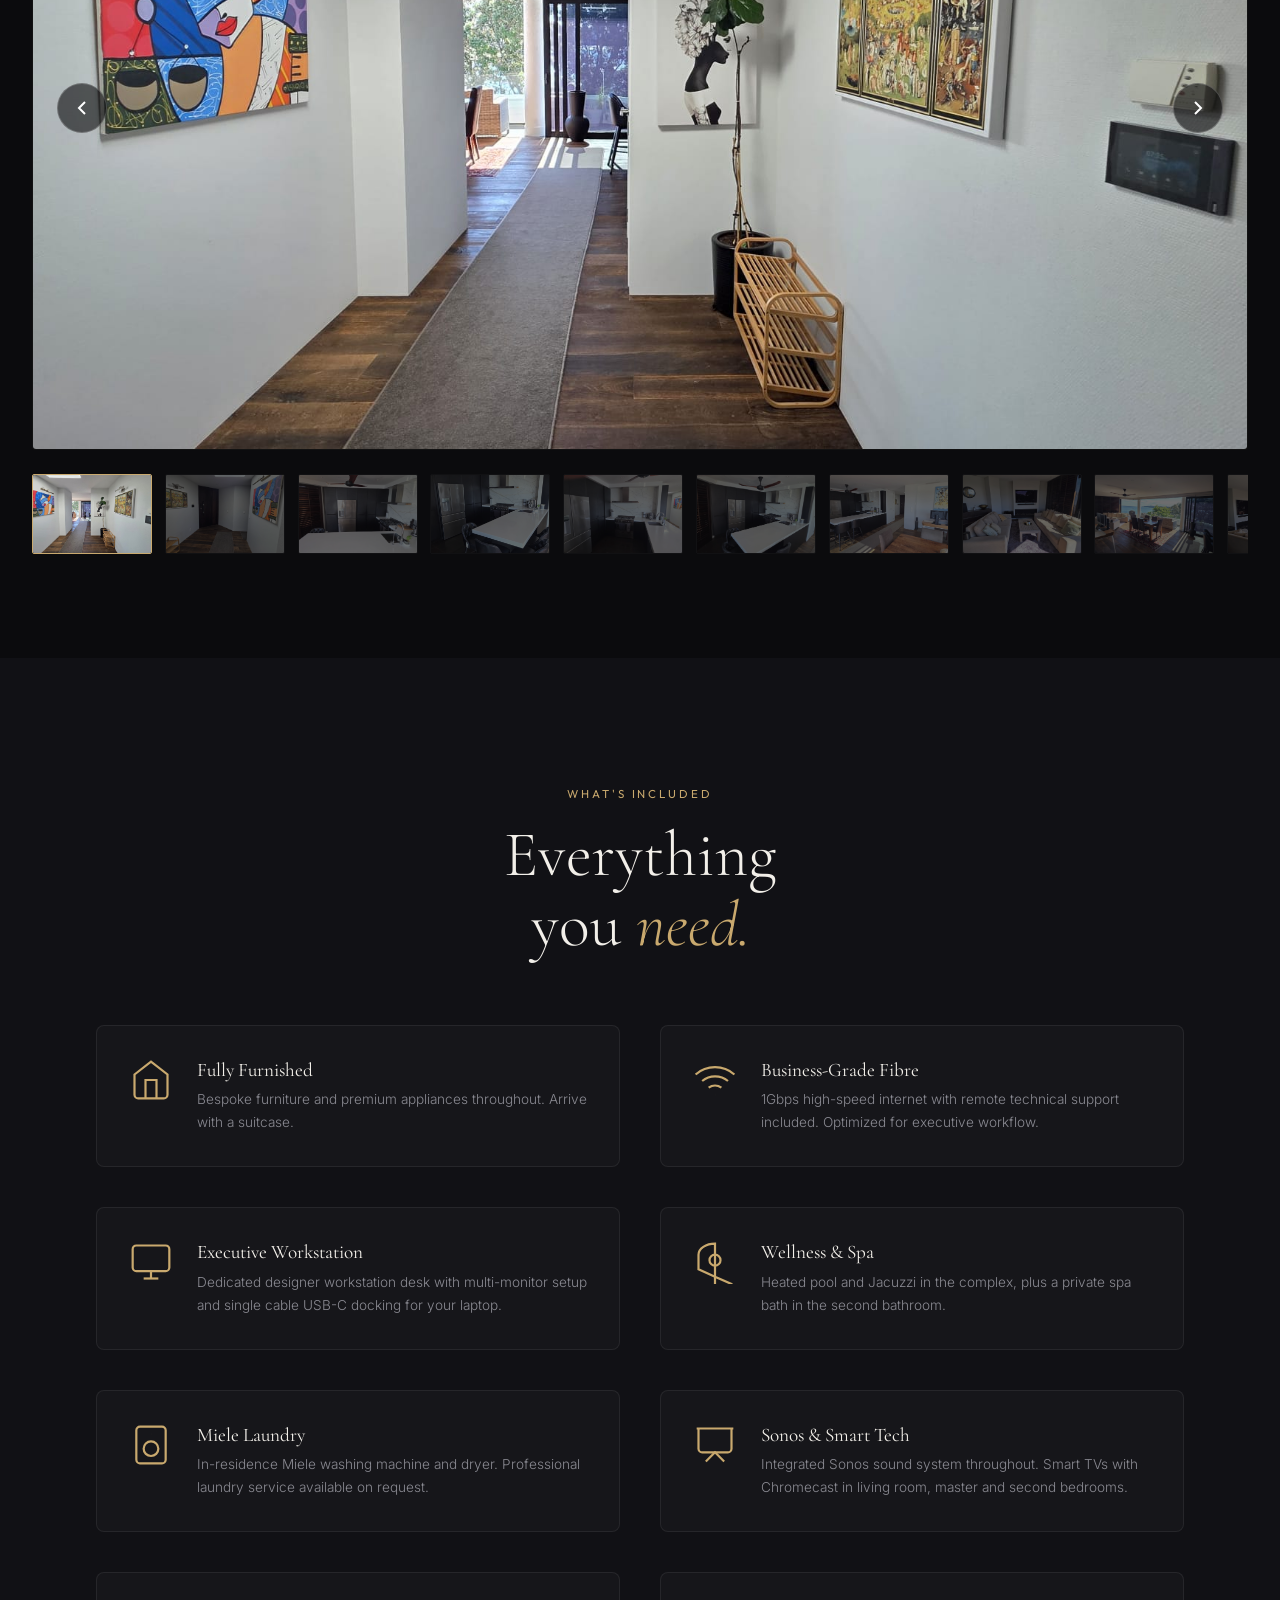
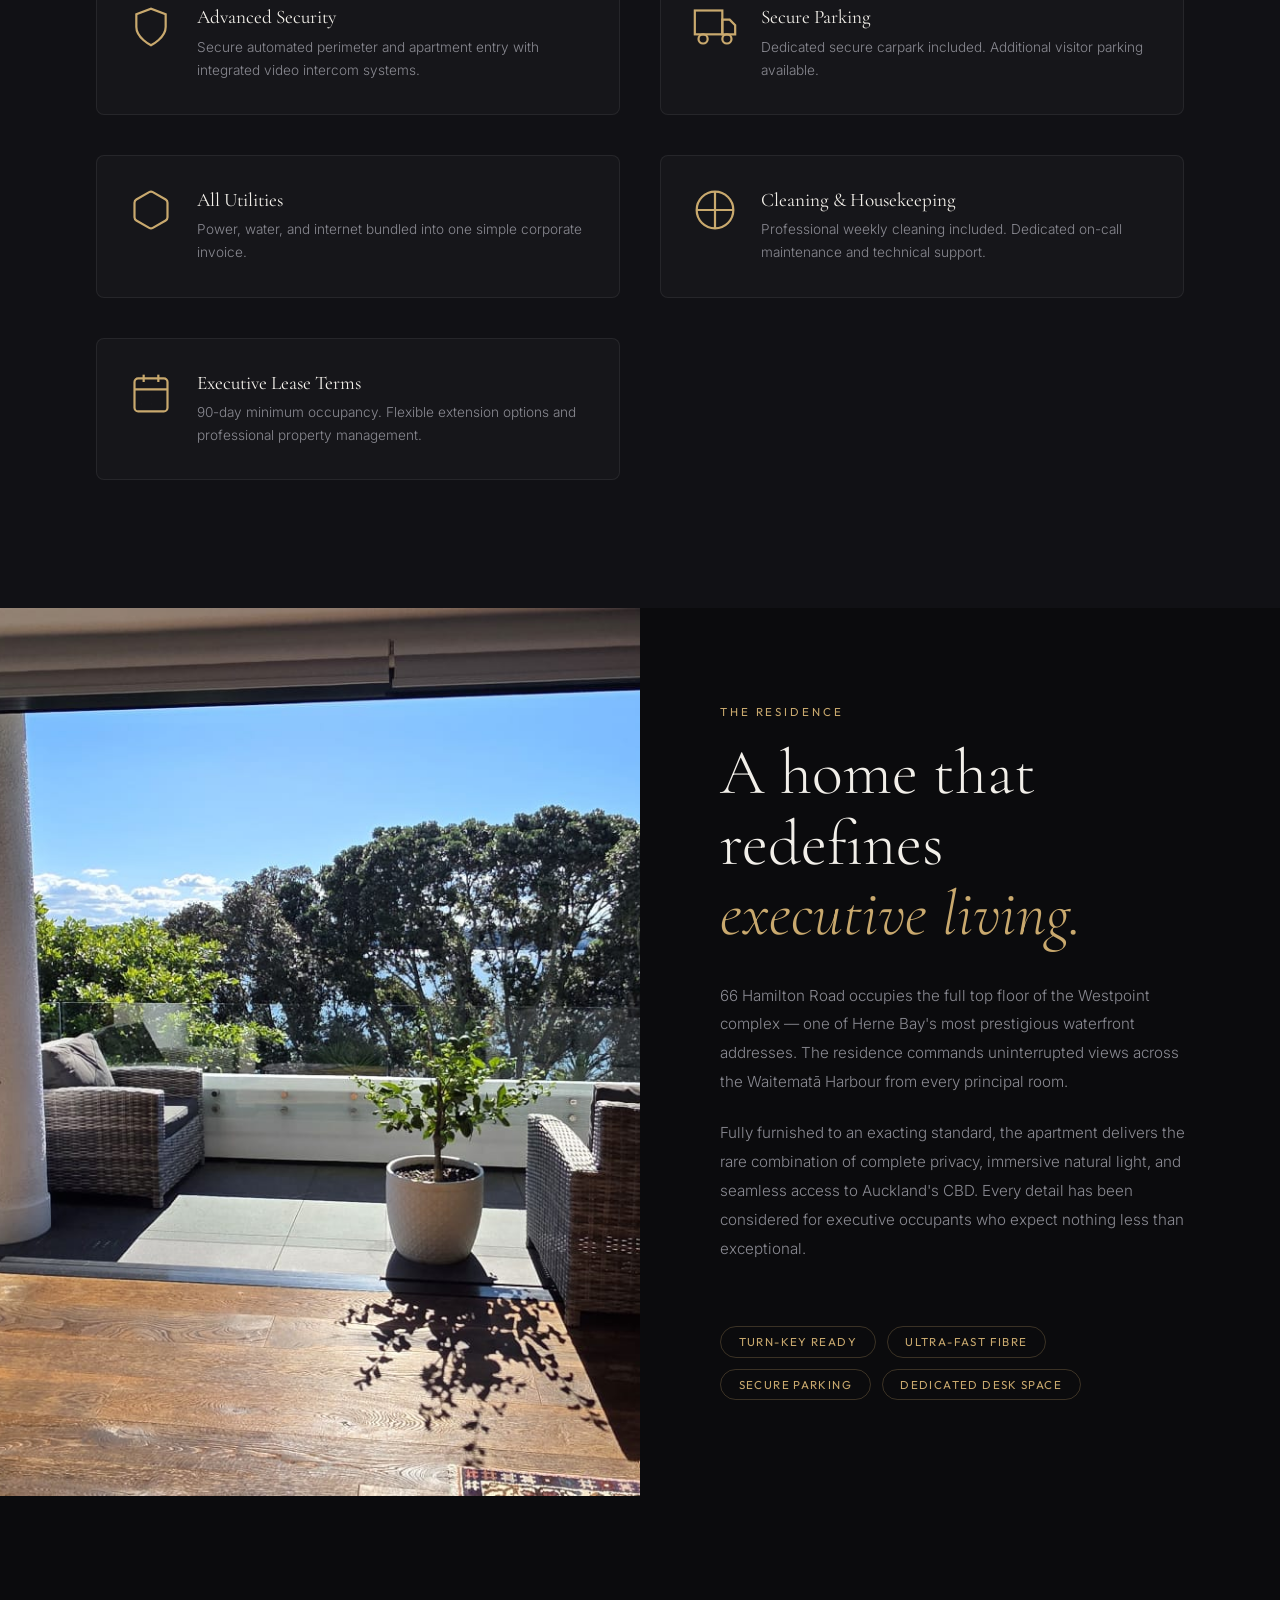
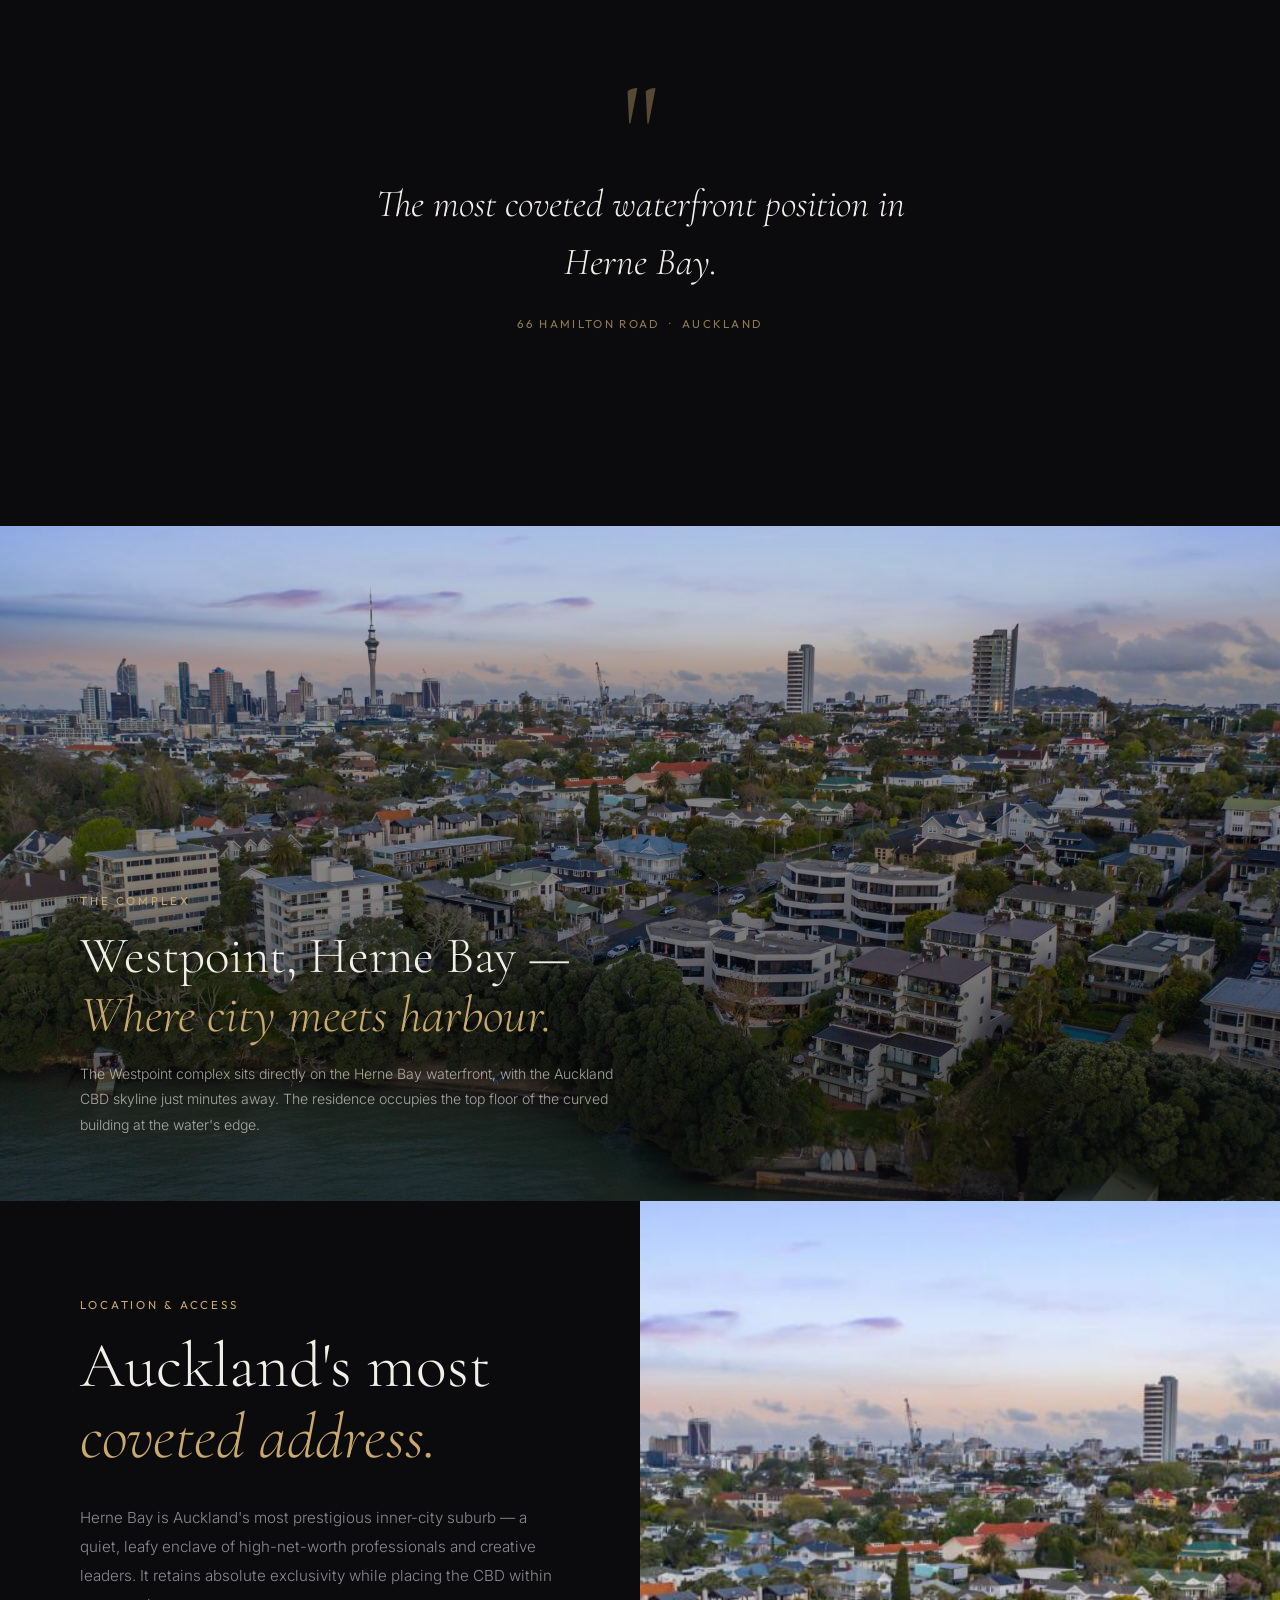
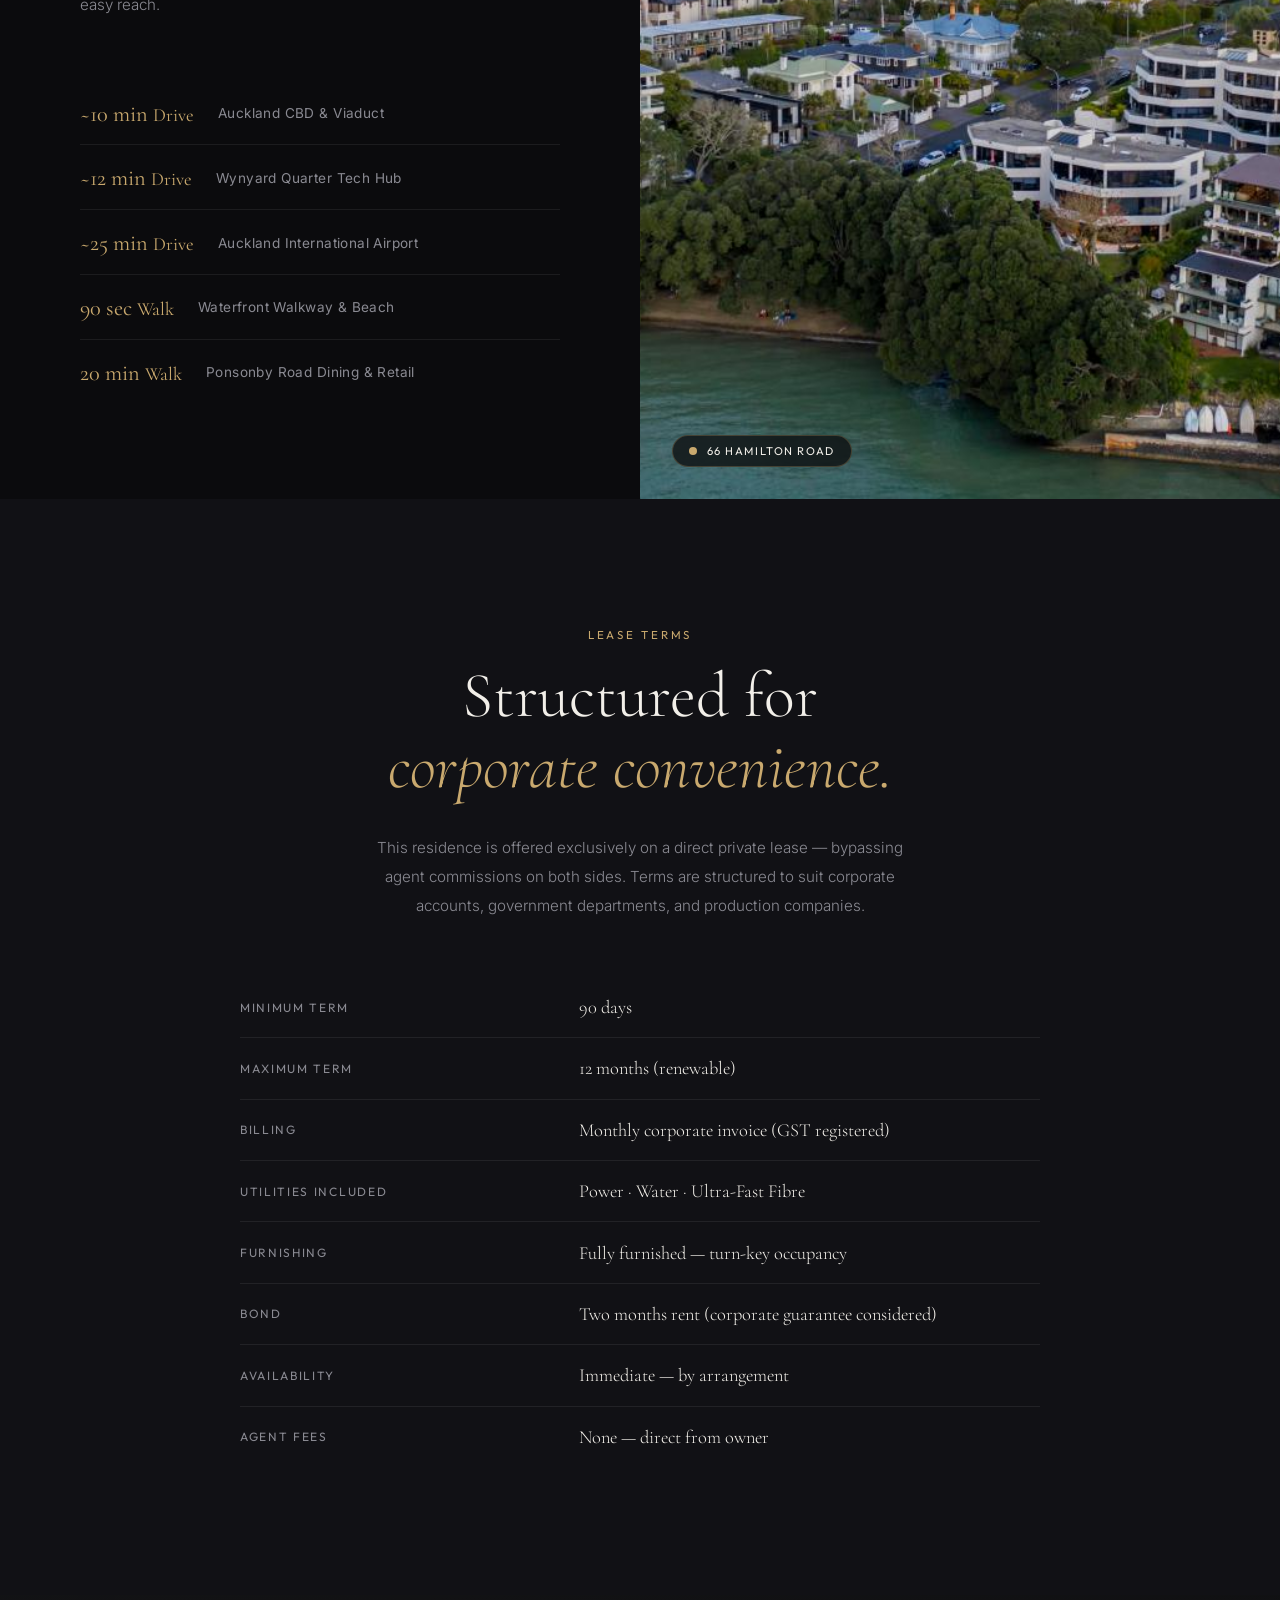
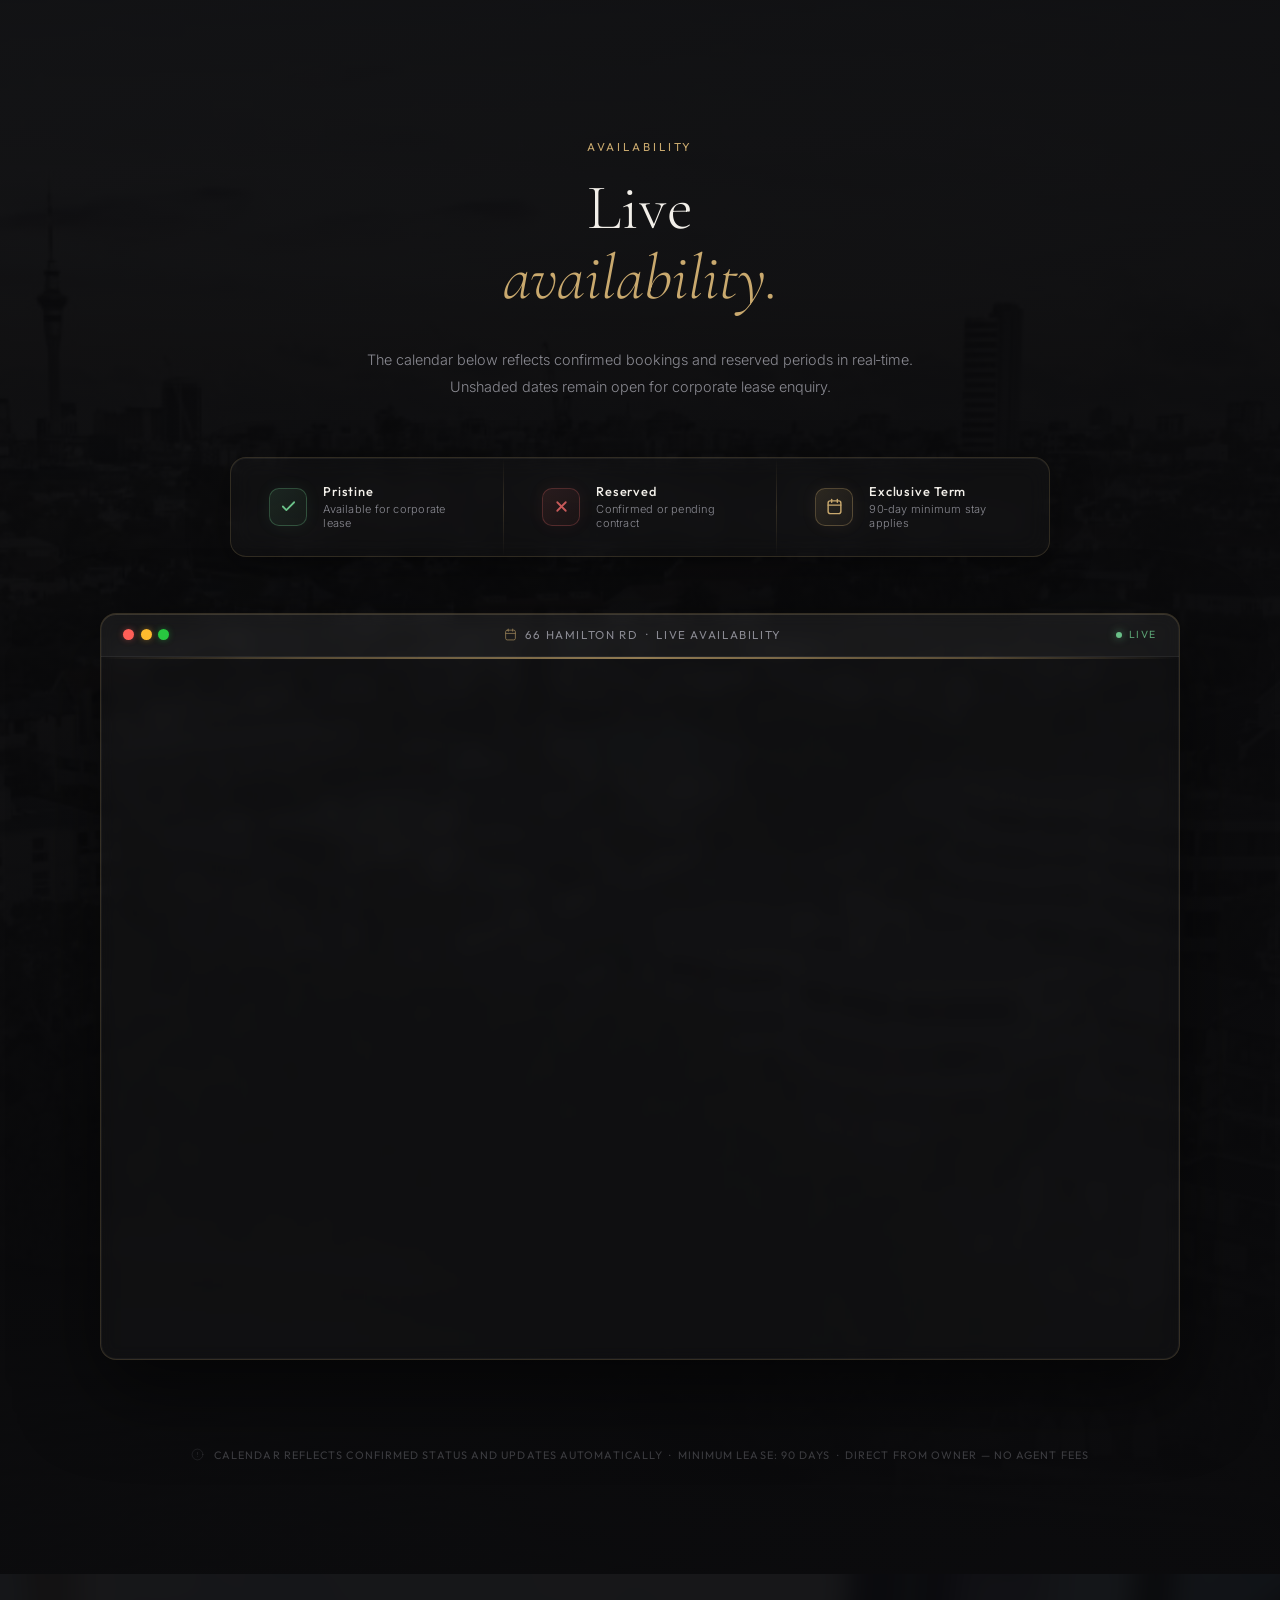
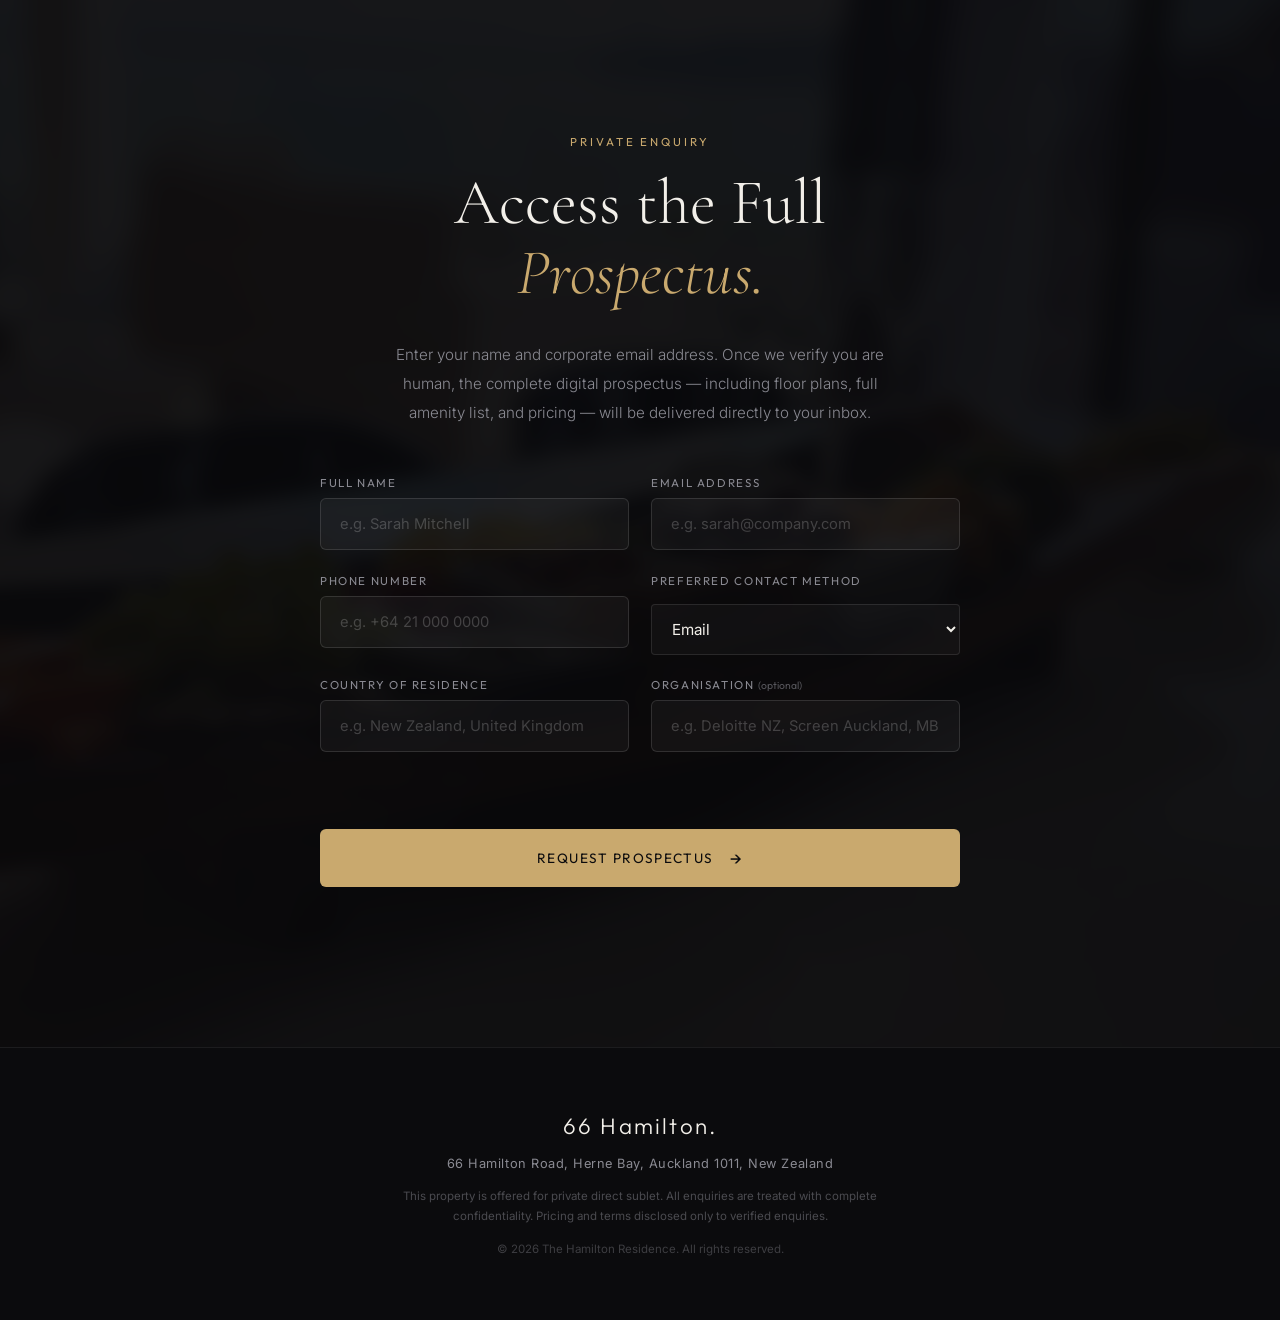
==== commit 8243e1eb: "Implement Portal Login, Passwordless Secure Email OTP authentication, Country of Residence field, an" ====
--- a/index.html
+++ b/index.html
@@ -21,9 +21,12 @@
 
   <!-- ═══════════════════════════════ NAVBAR ═══════════════════════════════ -->
   <nav class="navbar" id="navbar">
-    <a href="#" class="nav-logo">
-      <span class="nav-logo-num">66</span><span class="nav-logo-text"> Hamilton.</span>
-    </a>
+    <div style="display: flex; align-items: center; gap: 20px;">
+      <a href="#" class="nav-login-btn" id="portal-login-btn">Portal Login</a>
+      <a href="#" class="nav-logo">
+        <span class="nav-logo-num">66</span><span class="nav-logo-text"> Hamilton.</span>
+      </a>
+    </div>
     <a href="#prospectus" class="nav-cta" id="nav-cta-btn">Contact</a>
   </nav>
 
@@ -671,9 +674,15 @@
           </div>
         </div>
 
-        <div class="pform-group pform-group--full">
-          <label for="input-org">Organisation <span class="optional">(optional)</span></label>
-          <input type="text" id="input-org" name="org" placeholder="e.g. Deloitte NZ, Screen Auckland, MBIE…" autocomplete="organization" />
+        <div class="pform-row">
+          <div class="pform-group">
+            <label for="input-country">Country of Residence</label>
+            <input type="text" id="input-country" name="country" placeholder="e.g. New Zealand, United Kingdom" required />
+          </div>
+          <div class="pform-group">
+            <label for="input-org">Organisation <span class="optional">(optional)</span></label>
+            <input type="text" id="input-org" name="org" placeholder="e.g. Deloitte NZ, Screen Auckland, MBIE…" autocomplete="organization" />
+          </div>
         </div>
         <div class="pform-group pform-group--full"
           style="display: flex; justify-content: center; margin-bottom: 1.5rem;">
@@ -729,6 +738,51 @@
     </div>
   </footer>
 
+  <!-- ═══════════════════════════════ PORTAL LOGIN MODAL ═══════════════════════════════ -->
+  <div class="login-modal-overlay" id="login-modal" style="display: none;">
+    <div class="login-modal-card">
+      <button class="login-modal-close" id="login-close-btn">&times;</button>
+      
+      <div style="text-align: center; margin-bottom: 25px;">
+        <h2 class="login-modal-title">RESIDENT PORTAL</h2>
+        <p class="login-modal-subtitle">Secure Access Control System</p>
+      </div>
+
+      <!-- Step 1: Request OTP -->
+      <form id="login-step1-form">
+        <div class="login-form-group">
+          <label for="login-email-input">Registered Email Address</label>
+          <input type="email" id="login-email-input" placeholder="e.g. resident@domain.com" required />
+        </div>
+        <button type="submit" class="login-modal-btn" id="login-request-btn">Request Access Code</button>
+      </form>
+
+      <!-- Step 2: Verify OTP -->
+      <form id="login-step2-form" style="display: none;">
+        <div style="margin-bottom: 20px; text-align: center;">
+          <p style="font-size: 0.88rem; color: #a0a0a5; margin-bottom: 10px; line-height: 1.4;">
+            A one-time verification code has been sent to:<br/>
+            <strong id="sent-email-placeholder" style="color: #ffffff;"></strong>
+          </p>
+          <a href="#" id="login-change-email-btn" style="font-size: 0.8rem; color: var(--accent-gold); text-decoration: underline;">Change Email Address</a>
+        </div>
+        <div class="login-form-group">
+          <label for="login-otp-input">6-Digit Verification Code</label>
+          <input type="text" id="login-otp-input" placeholder="••••••" maxlength="6" pattern="\d{6}" required style="text-align: center; font-size: 1.6rem; letter-spacing: 8px; font-family: monospace;" />
+        </div>
+        <button type="submit" class="login-modal-btn" id="login-verify-btn">Verify & Sign In</button>
+        
+        <div style="text-align: center; margin-top: 15px;">
+          <span id="login-cooldown-text" style="font-size: 0.8rem; color: #888;"></span>
+          <a href="#" id="login-resend-link" style="display: none; font-size: 0.8rem; color: var(--accent-gold); text-decoration: none; font-weight: bold;">Resend Code</a>
+        </div>
+      </form>
+      
+      <div id="login-error-banner" class="login-error-banner" style="display: none;"></div>
+      <div id="login-success-banner" class="login-success-banner" style="display: none;"></div>
+    </div>
+  </div>
+
   <script src="app.js"></script>
 </body>
 
--- a/index.css
+++ b/index.css
@@ -465,3 +465,171 @@
   gap:.3rem;
   margin-top: 2rem;
 }
+
+/* ═══════════════════════════════ PORTAL LOGIN BUTTON & MODAL ═══════════════════════════════ */
+.nav-login-btn {
+  color: var(--text-muted, #a0a0a5);
+  font-family: 'Outfit', sans-serif;
+  font-size: 0.72rem;
+  font-weight: 500;
+  letter-spacing: 1.5px;
+  text-transform: uppercase;
+  text-decoration: none;
+  border: 1px solid rgba(201, 169, 110, 0.25);
+  padding: 8px 16px;
+  border-radius: 4px;
+  background: rgba(201, 169, 110, 0.02);
+  transition: all 0.3s cubic-bezier(0.16, 1, 0.3, 1);
+  margin-right: 15px;
+  display: inline-block;
+}
+.nav-login-btn:hover {
+  color: var(--accent-gold, #c9a96e);
+  border-color: var(--accent-gold, #c9a96e);
+  background: rgba(201, 169, 110, 0.08);
+  box-shadow: 0 0 15px rgba(201, 169, 110, 0.15);
+  transform: translateY(-1px);
+}
+
+.login-modal-overlay {
+  position: fixed;
+  top: 0;
+  left: 0;
+  width: 100vw;
+  height: 100vh;
+  background: rgba(7, 7, 8, 0.8);
+  backdrop-filter: blur(12px);
+  -webkit-backdrop-filter: blur(12px);
+  z-index: 1000;
+  display: flex;
+  justify-content: center;
+  align-items: center;
+  transition: opacity 0.3s ease;
+}
+.login-modal-card {
+  background: rgba(26, 26, 28, 0.85);
+  border: 1px solid rgba(201, 169, 110, 0.2);
+  border-radius: 12px;
+  padding: 40px 30px;
+  width: 100%;
+  max-width: 420px;
+  position: relative;
+  box-shadow: 0 20px 50px rgba(0, 0, 0, 0.5), inset 0 1px 0 rgba(255, 255, 255, 0.05);
+  animation: modalSlideIn 0.4s cubic-bezier(0.16, 1, 0.3, 1);
+}
+@keyframes modalSlideIn {
+  from { transform: translateY(30px); opacity: 0; }
+  to { transform: translateY(0); opacity: 1; }
+}
+.login-modal-close {
+  position: absolute;
+  top: 15px;
+  right: 15px;
+  background: none;
+  border: none;
+  color: #888;
+  font-size: 1.5rem;
+  cursor: pointer;
+  transition: color 0.2s;
+}
+.login-modal-close:hover {
+  color: var(--accent-gold, #c9a96e);
+}
+.login-modal-title {
+  font-family: 'Cormorant Garamond', serif;
+  color: var(--accent-gold, #c9a96e);
+  font-size: 1.8rem;
+  font-weight: normal;
+  letter-spacing: 3px;
+  margin: 0;
+  text-align: center;
+}
+.login-modal-subtitle {
+  color: #888;
+  font-family: 'Outfit', sans-serif;
+  font-size: 0.72rem;
+  text-transform: uppercase;
+  letter-spacing: 1.5px;
+  margin: 5px 0 0 0;
+  text-align: center;
+}
+.login-form-group {
+  margin-bottom: 25px;
+  text-align: left;
+}
+.login-form-group label {
+  display: block;
+  font-family: 'Outfit', sans-serif;
+  font-size: 0.75rem;
+  text-transform: uppercase;
+  letter-spacing: 1px;
+  color: #a0a0a5;
+  margin-bottom: 8px;
+  font-weight: 500;
+}
+.login-form-group input {
+  width: 100%;
+  background: rgba(11, 11, 13, 0.8);
+  border: 1px solid rgba(201, 169, 110, 0.15);
+  border-radius: 4px;
+  padding: 12px 15px;
+  color: #ffffff;
+  font-size: 0.95rem;
+  outline: none;
+  transition: all 0.3s;
+  box-sizing: border-box;
+}
+.login-form-group input:focus {
+  border-color: var(--accent-gold, #c9a96e);
+  box-shadow: 0 0 10px rgba(201, 169, 110, 0.1);
+}
+.login-modal-btn {
+  width: 100%;
+  background: var(--accent-gold, #c9a96e);
+  color: #0b0b0d;
+  border: none;
+  padding: 14px;
+  border-radius: 4px;
+  font-family: 'Outfit', sans-serif;
+  font-size: 0.85rem;
+  font-weight: 600;
+  text-transform: uppercase;
+  letter-spacing: 1.5px;
+  cursor: pointer;
+  transition: all 0.3s;
+  box-sizing: border-box;
+}
+.login-modal-btn:hover {
+  background: #e5c58b;
+  box-shadow: 0 4px 15px rgba(201, 169, 110, 0.3);
+}
+.login-modal-btn:disabled {
+  background: #555;
+  color: #888;
+  cursor: not-allowed;
+  box-shadow: none;
+}
+.login-error-banner {
+  margin-top: 20px;
+  padding: 10px 15px;
+  background: rgba(255, 107, 107, 0.1);
+  border: 1px solid rgba(255, 107, 107, 0.3);
+  border-radius: 4px;
+  color: #ff8b8b;
+  font-family: 'Outfit', sans-serif;
+  font-size: 0.82rem;
+  line-height: 1.4;
+  text-align: center;
+}
+.login-success-banner {
+  margin-top: 20px;
+  padding: 10px 15px;
+  background: rgba(46, 204, 113, 0.1);
+  border: 1px solid rgba(46, 204, 113, 0.3);
+  border-radius: 4px;
+  color: #2ecc71;
+  font-family: 'Outfit', sans-serif;
+  font-size: 0.82rem;
+  line-height: 1.4;
+  text-align: center;
+}
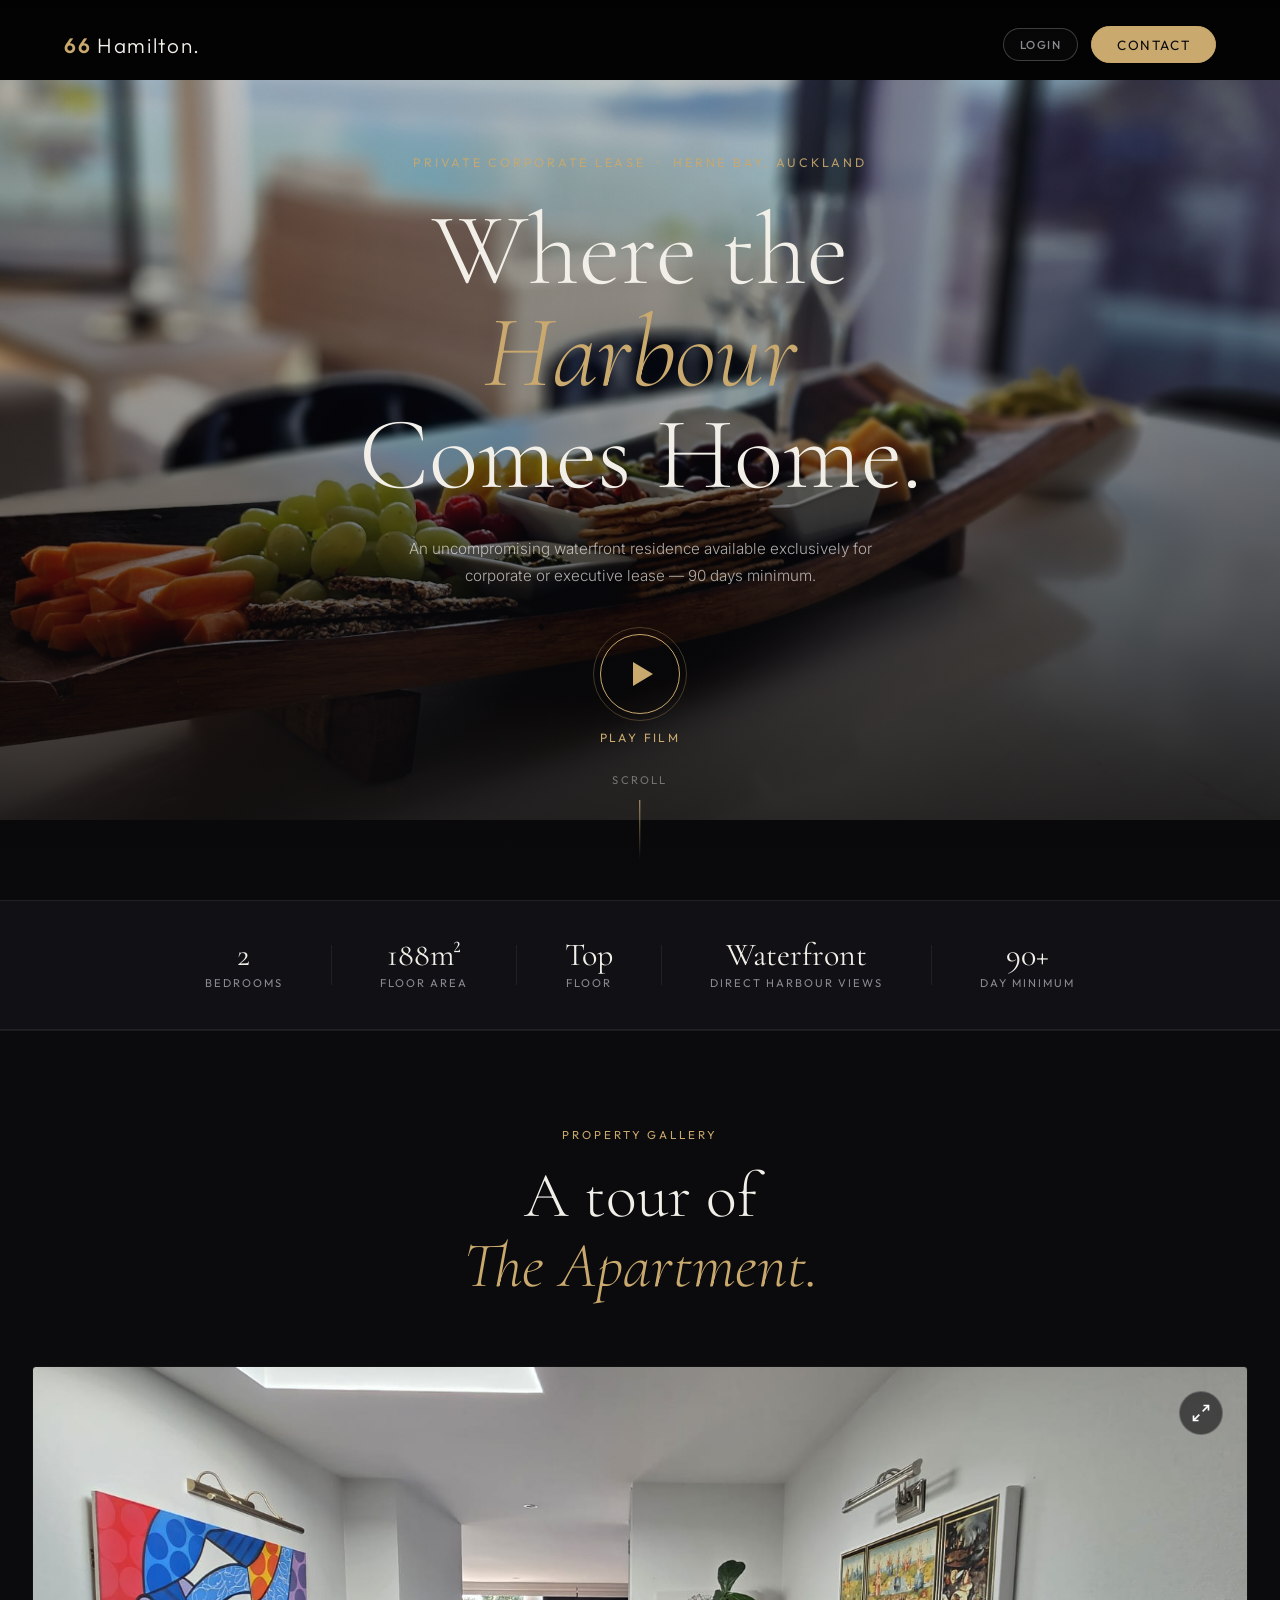
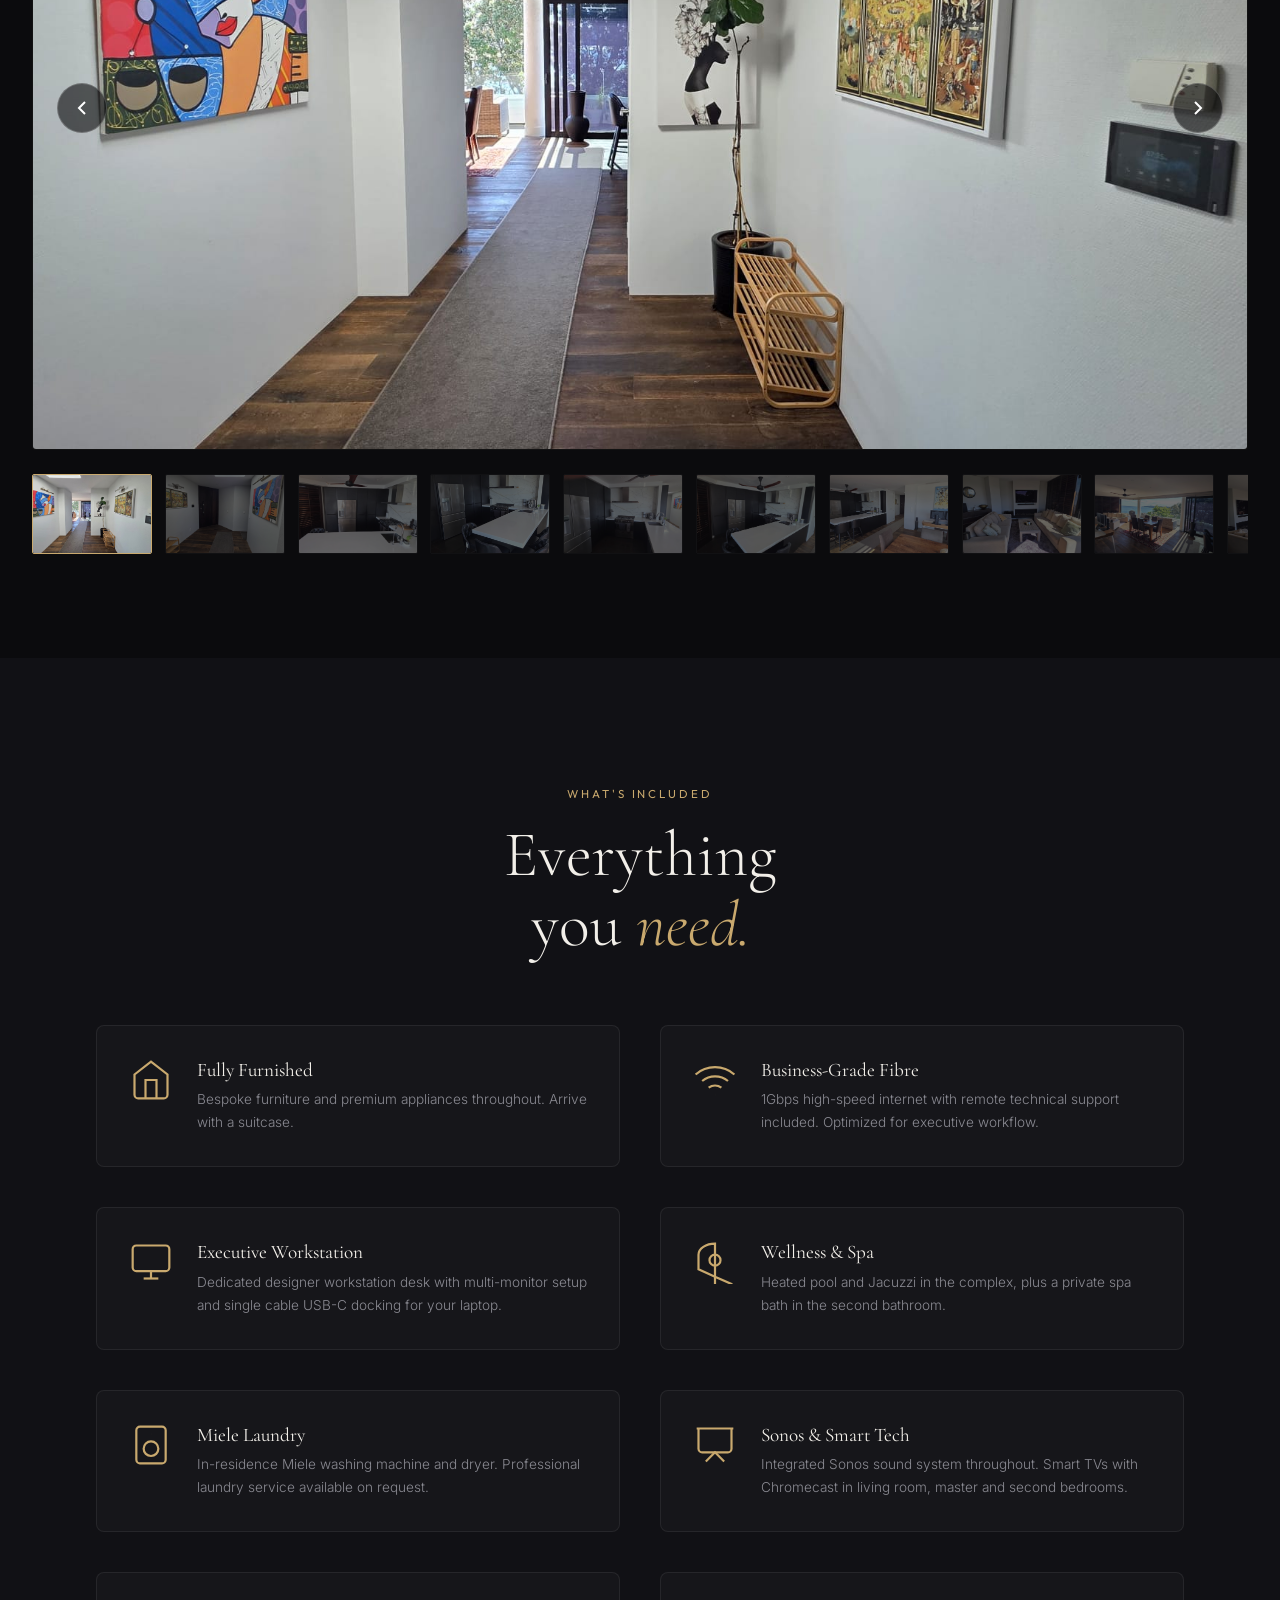
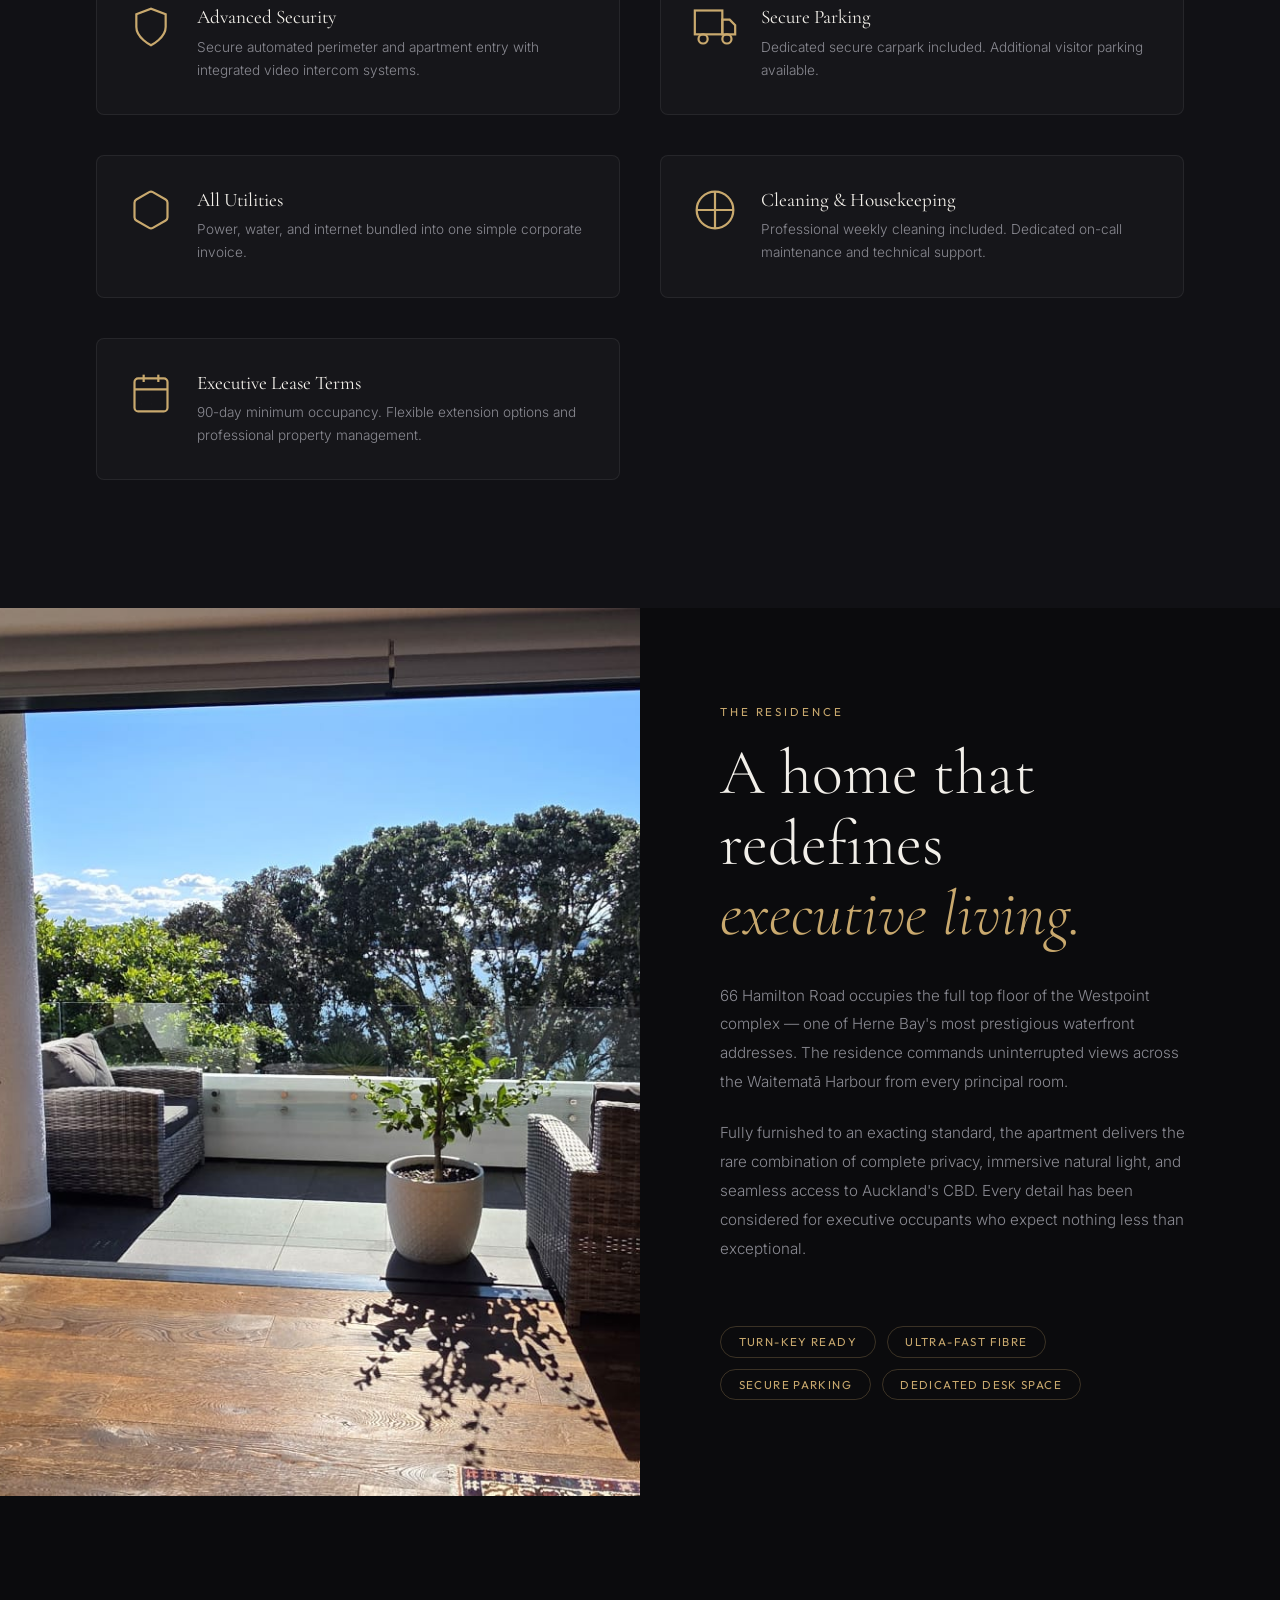
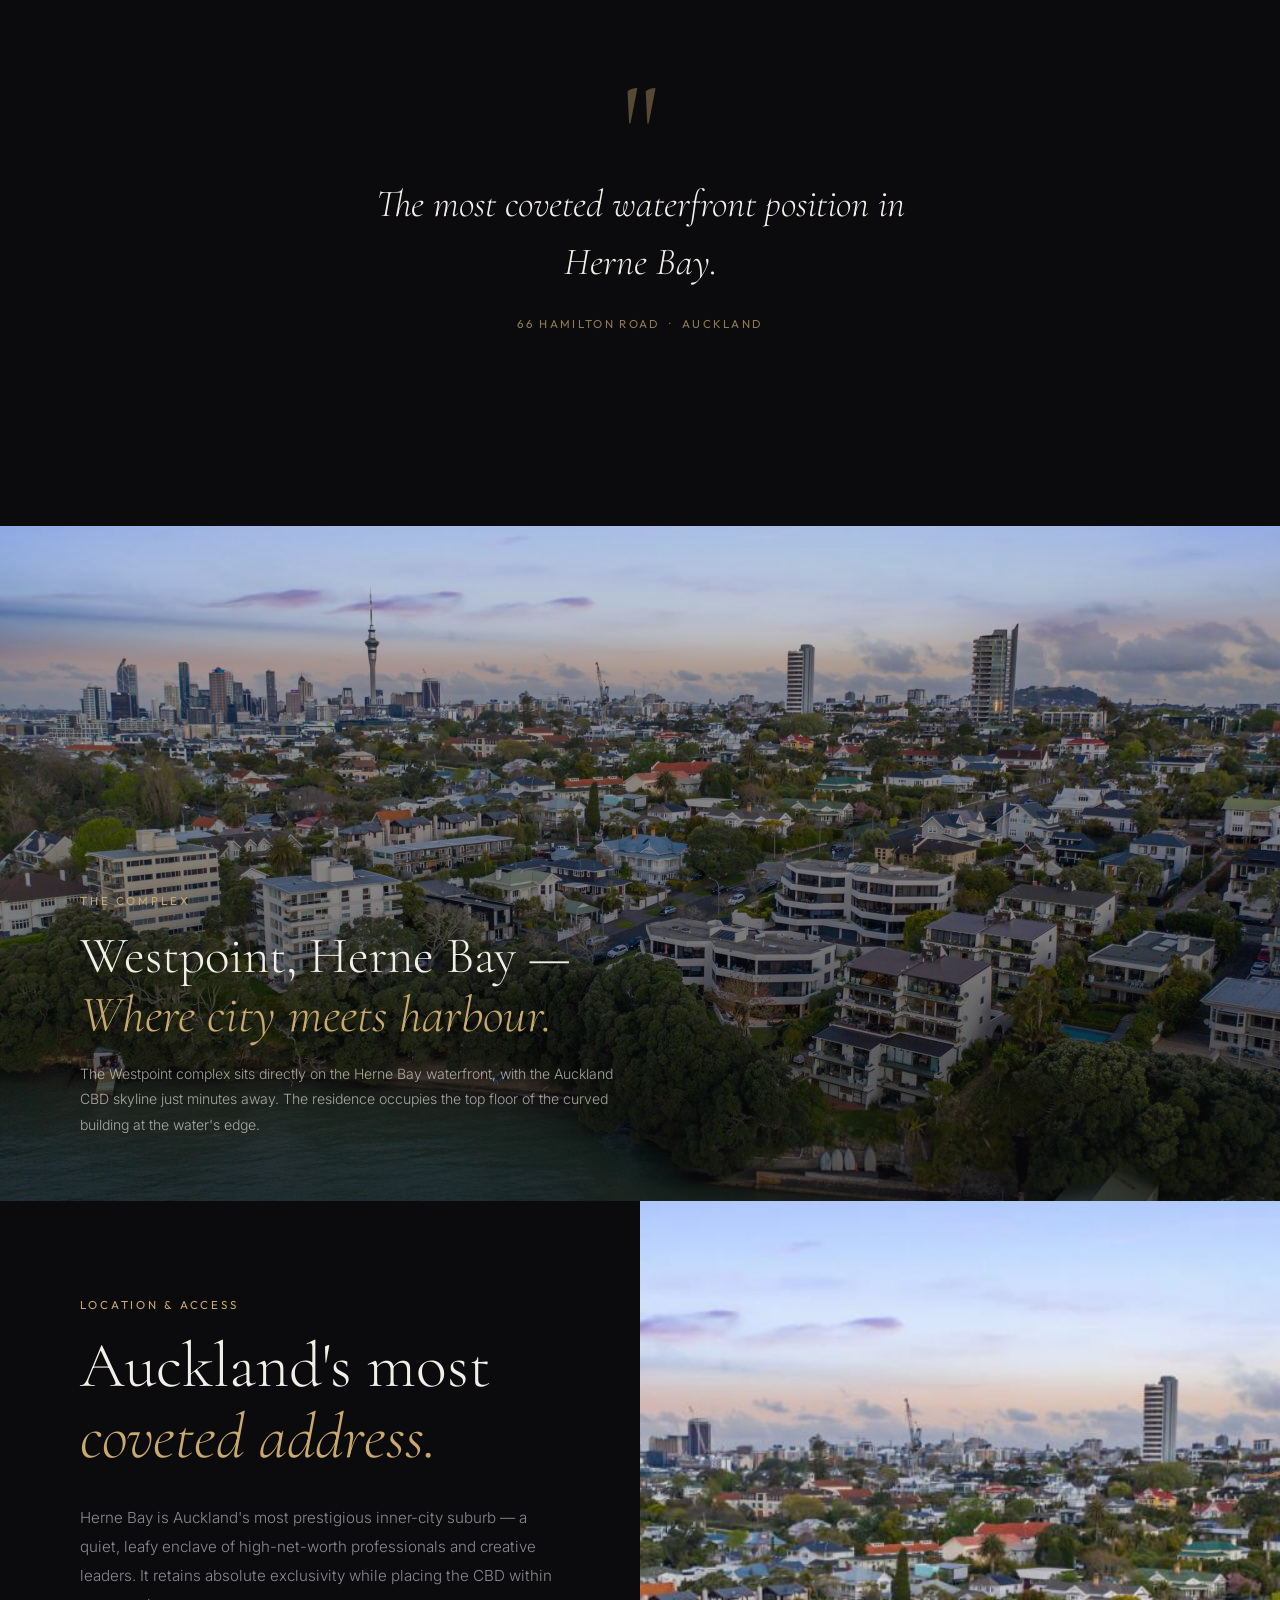
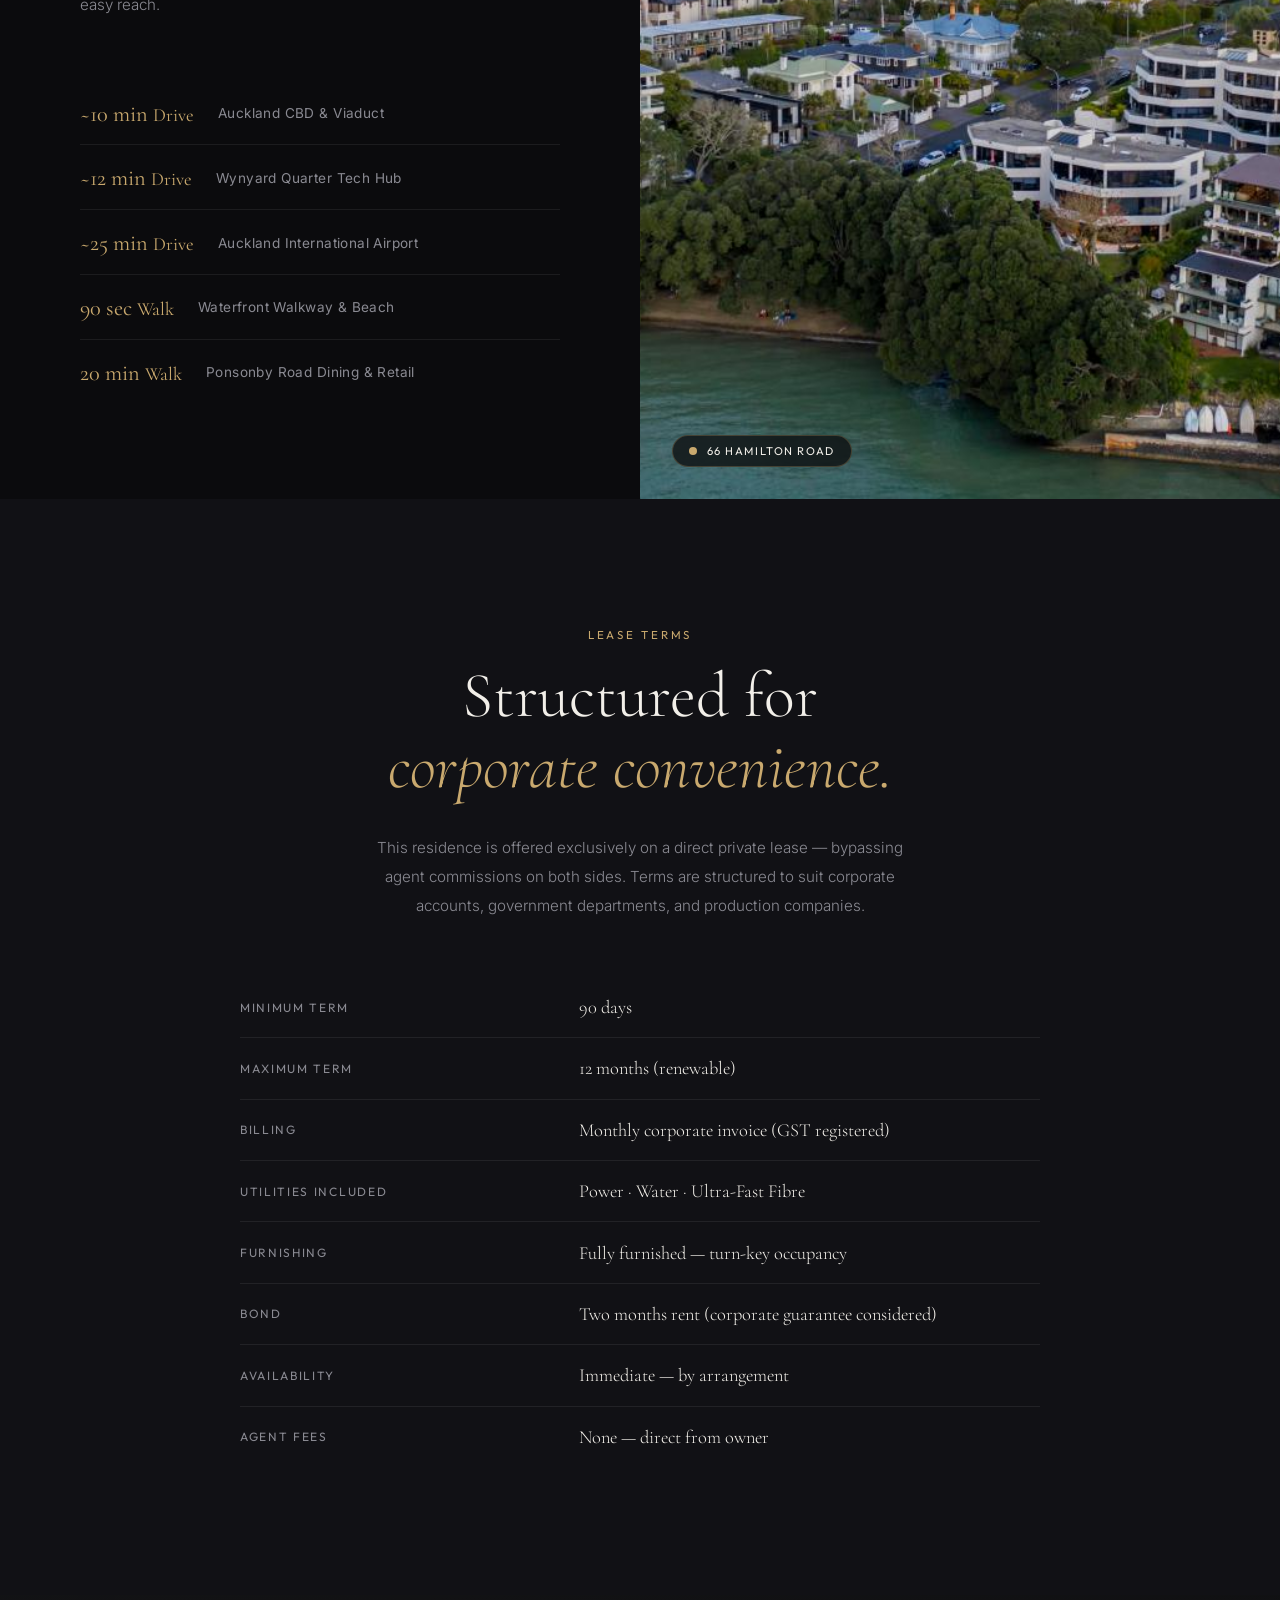
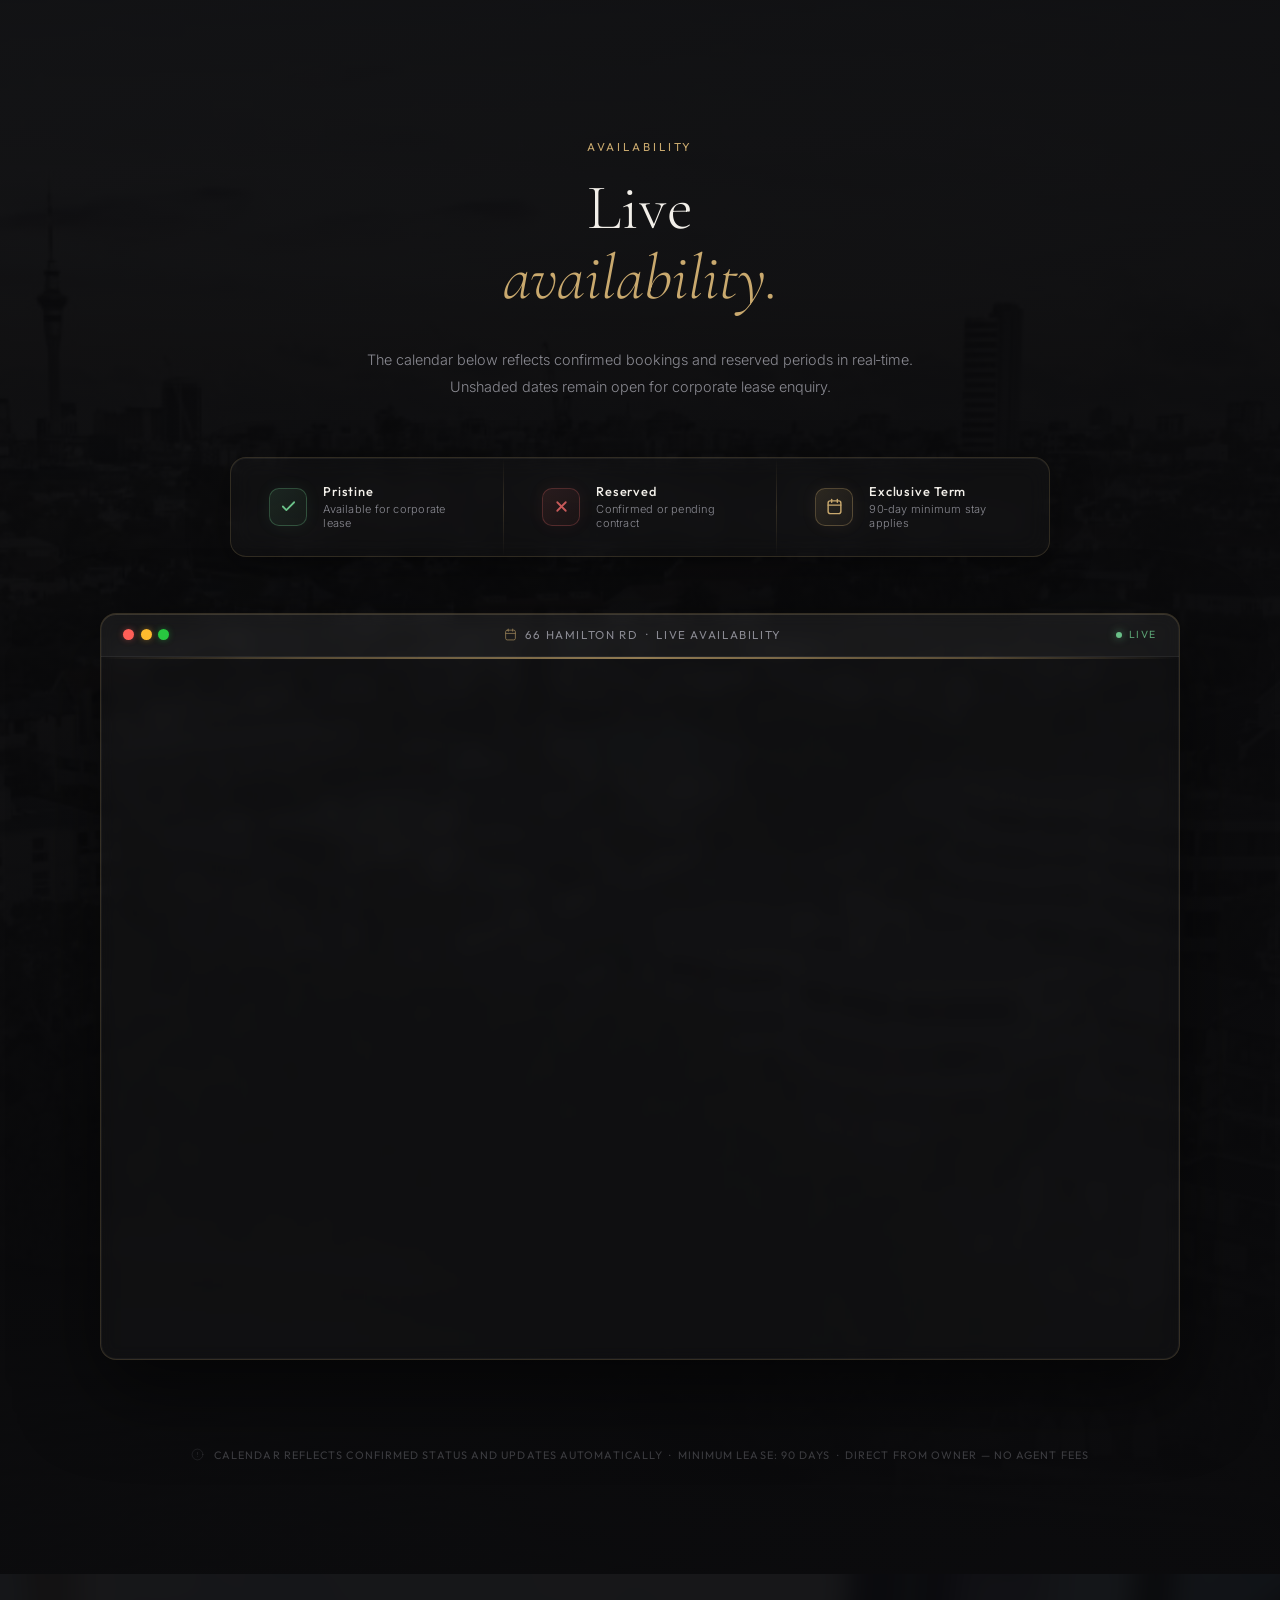
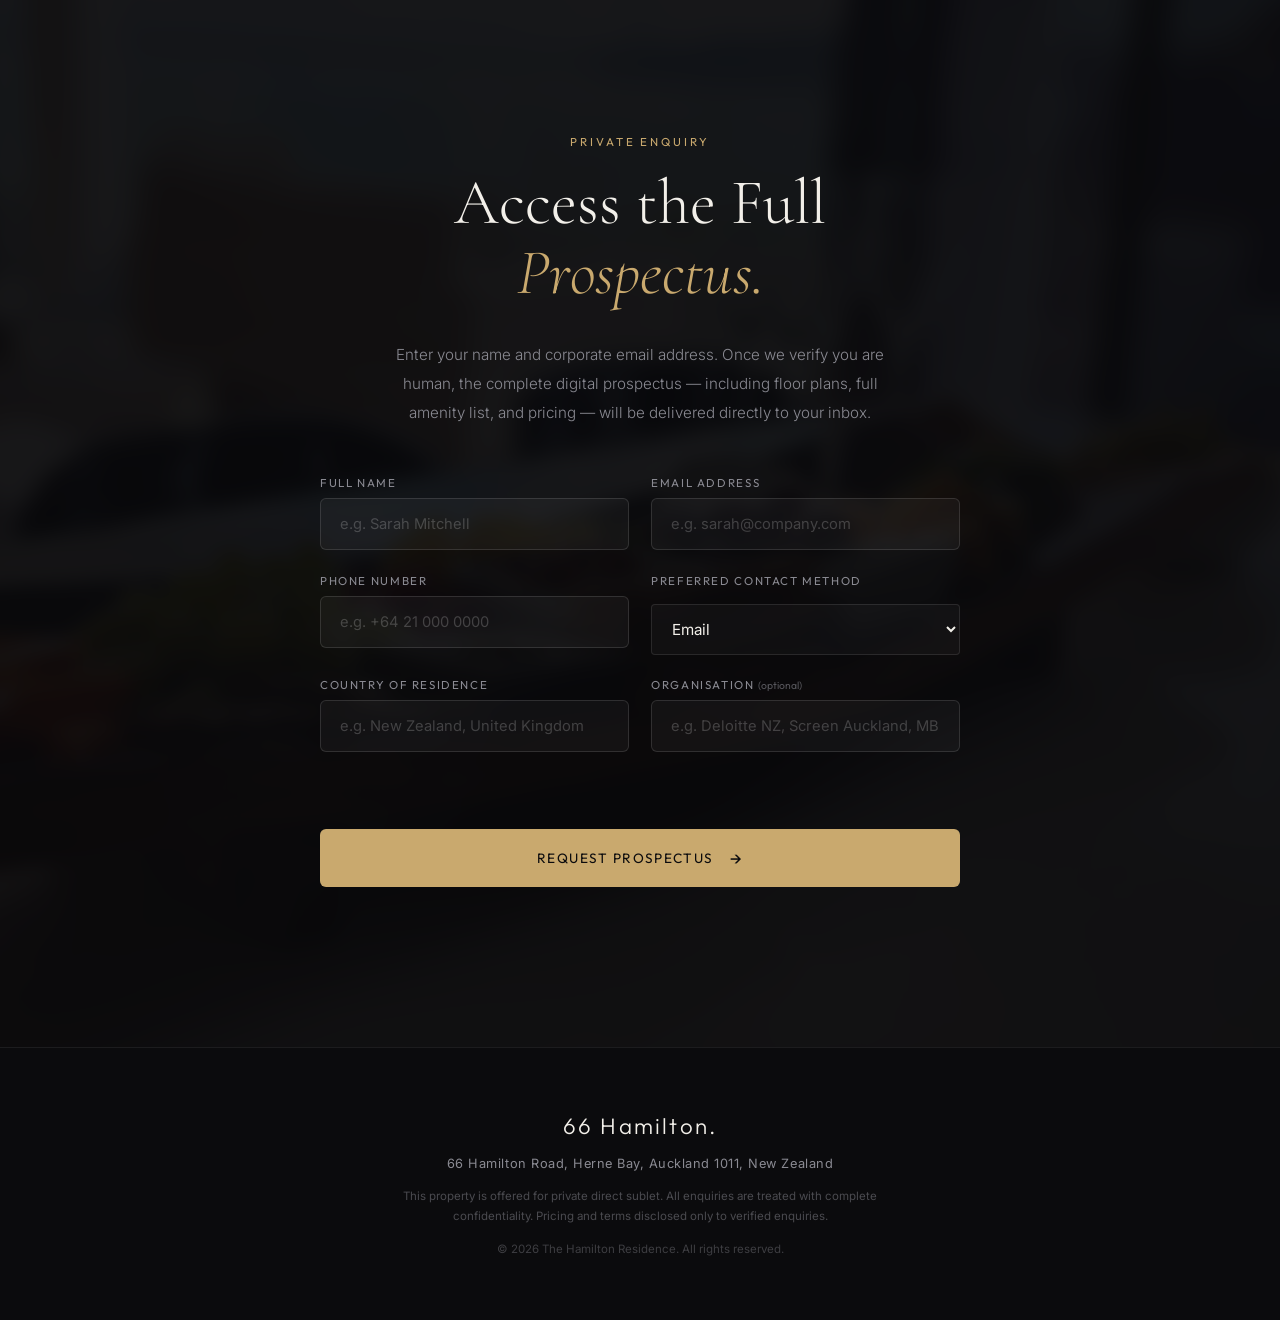
==== commit 3f4618d3: "hope page button" ====
--- a/index.html
+++ b/index.html
@@ -21,13 +21,13 @@
 
   <!-- ═══════════════════════════════ NAVBAR ═══════════════════════════════ -->
   <nav class="navbar" id="navbar">
-    <div style="display: flex; align-items: center; gap: 20px;">
-      <a href="#" class="nav-login-btn" id="portal-login-btn">Portal Login</a>
-      <a href="#" class="nav-logo">
-        <span class="nav-logo-num">66</span><span class="nav-logo-text"> Hamilton.</span>
-      </a>
-    </div>
-    <a href="#prospectus" class="nav-cta" id="nav-cta-btn">Contact</a>
+    <a href="#" class="nav-logo">
+      <span class="nav-logo-num">66</span><span class="nav-logo-text"> Hamilton.</span>
+    </a>
+    <div class="nav-actions">
+      <a href="#" class="nav-login-btn" id="portal-login-btn">Login</a>
+      <a href="#prospectus" class="nav-cta" id="nav-cta-btn">Contact</a>
+    </div>
   </nav>
 
   <!-- ═══════════════════════════════ HERO ════════════════════════════════ -->
--- a/index.css
+++ b/index.css
@@ -16,11 +16,12 @@
 /* ── NAVBAR ── */
 .navbar{position:fixed;top:0;left:0;width:100%;z-index:100;display:flex;justify-content:space-between;align-items:center;padding:1.6rem 4rem;transition:background .4s,backdrop-filter .4s,padding .4s,border-color .4s;border-bottom:1px solid transparent}
 .navbar.scrolled{background:rgba(11,11,13,.85);backdrop-filter:blur(16px);padding:1rem 4rem;border-color:var(--border)}
+.nav-actions{display:flex;align-items:center;gap:.8rem}
 .nav-logo{font-family:'Outfit',sans-serif;font-size:1.3rem;letter-spacing:.08em;text-decoration:none;display:inline-block}
 .nav-logo-num{color:var(--accent-gold);font-weight:600}
 .nav-logo-text{font-weight:300;color:var(--text-primary)}
-.nav-cta{font-family:'Outfit',sans-serif;font-size:.8rem;letter-spacing:.12em;text-transform:uppercase;color:var(--text-primary);text-decoration:none;border:1px solid rgba(255,255,255,.25);padding:.55rem 1.4rem;border-radius:50px;transition:all .3s;white-space:nowrap}
-.nav-cta:hover{border-color:var(--accent-gold);color:var(--accent-gold)}
+.nav-cta{font-family:'Outfit',sans-serif;font-size:.84rem;letter-spacing:.12em;text-transform:uppercase;color:var(--bg);text-decoration:none;border:1px solid var(--accent-gold);background:var(--accent-gold);padding:.62rem 1.55rem;border-radius:50px;transition:all .3s;white-space:nowrap}
+.nav-cta:hover{background:var(--accent-hover);border-color:var(--accent-hover);color:var(--bg);box-shadow:0 0 14px rgba(201,169,110,.35)}
 
 /* ── HERO ── */
 .hero{position:relative;height:100vh;min-height:700px;display:flex;align-items:center;justify-content:center;text-align:center;overflow:hidden;background:#000}
@@ -229,8 +230,10 @@
 @media(max-width:900px){
   .navbar{padding:.7rem 1rem}
   .navbar.scrolled{padding:.5rem 1rem}
+  .nav-actions{gap:.45rem}
   .nav-logo{font-size:.95rem}
-  .nav-cta{font-size:.55rem;padding:.3rem .7rem;letter-spacing:.08em}
+  .nav-cta{font-size:.6rem;padding:.36rem .82rem;letter-spacing:.08em}
+  .nav-login-btn{font-size:.55rem;padding:.3rem .7rem;letter-spacing:.08em}
   .residence-section,.location-section{grid-template-columns:1fr}
   .residence-image-wrap{height:60vw}
   .residence-copy,.location-copy{padding:3.5rem 1.5rem}
@@ -475,19 +478,19 @@
   letter-spacing: 1.5px;
   text-transform: uppercase;
   text-decoration: none;
-  border: 1px solid rgba(201, 169, 110, 0.25);
+  border: 1px solid rgba(255, 255, 255, 0.22);
   padding: 8px 16px;
-  border-radius: 4px;
-  background: rgba(201, 169, 110, 0.02);
+  border-radius: 50px;
+  background: rgba(255, 255, 255, 0.02);
   transition: all 0.3s cubic-bezier(0.16, 1, 0.3, 1);
-  margin-right: 15px;
   display: inline-block;
+  white-space: nowrap;
 }
 .nav-login-btn:hover {
-  color: var(--accent-gold, #c9a96e);
-  border-color: var(--accent-gold, #c9a96e);
-  background: rgba(201, 169, 110, 0.08);
-  box-shadow: 0 0 15px rgba(201, 169, 110, 0.15);
+  color: var(--text-primary, #f2efe9);
+  border-color: rgba(255, 255, 255, 0.4);
+  background: rgba(255, 255, 255, 0.08);
+  box-shadow: 0 0 12px rgba(255, 255, 255, 0.08);
   transform: translateY(-1px);
 }
 
